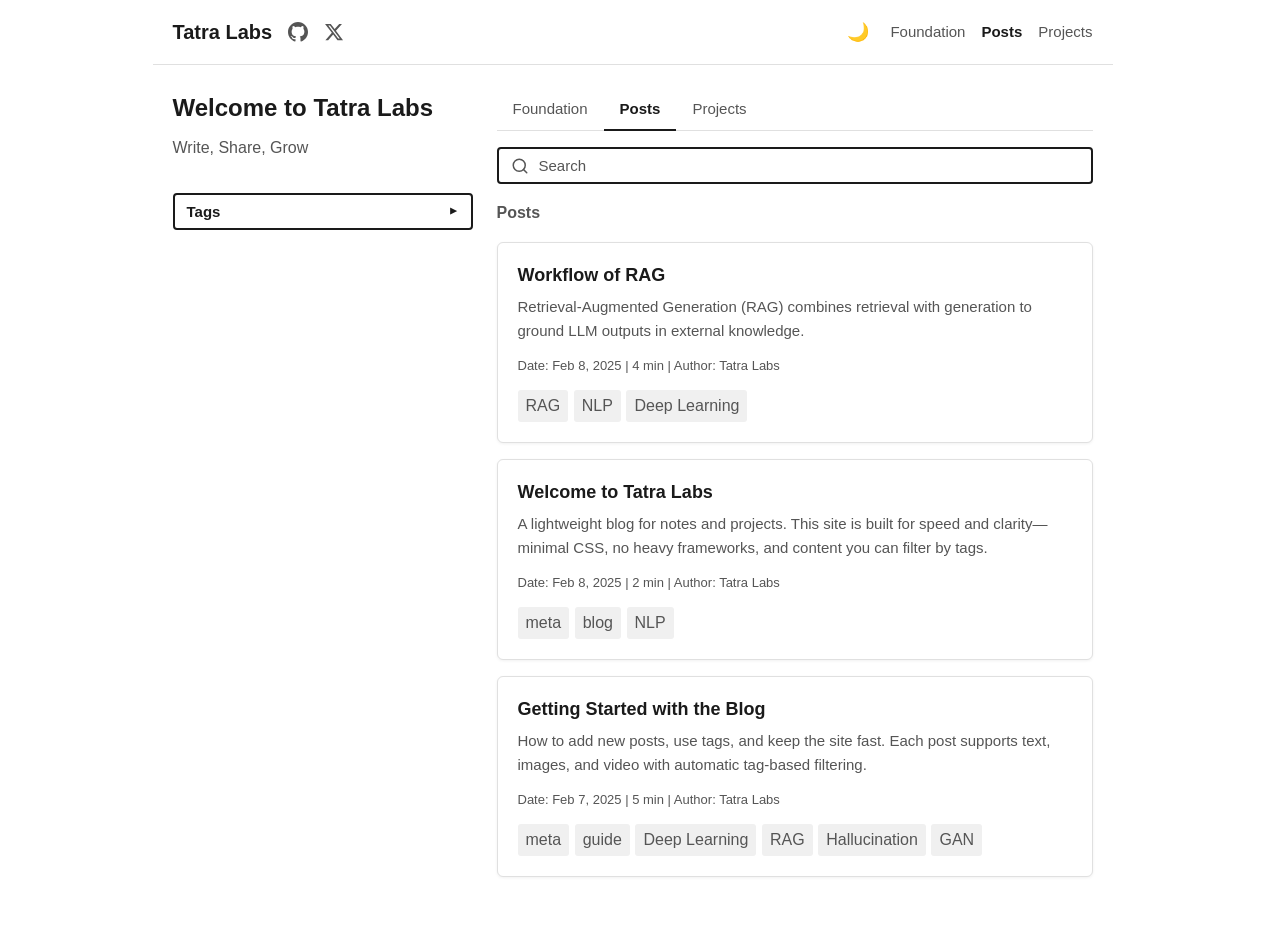
==== index.html @ 31166017 "feat (foundation section): enhance foundation details and dynamic rendering for books and papers" ====
<!DOCTYPE html>
<html lang="en">

<head>
  <meta charset="utf-8">
  <meta name="viewport" content="width=device-width, initial-scale=1">
  <title>Tatra Labs – Blog & Projects</title>
  <meta name="description" content="Lightweight blog and projects. Filter by tags, fast and responsive.">
  <link rel="stylesheet" href="/css/style.css">
  <script>
    (function () { var t = localStorage.getItem('theme'); var d = window.matchMedia('(prefers-color-scheme:dark)').matches; if (t === 'light' || t === 'dark') document.documentElement.setAttribute('data-theme', t); else document.documentElement.setAttribute('data-theme', d ? 'dark' : 'light'); })();
  </script>
</head>

<body>
  <header class="site-header">
    <div class="header-brand">
      <h1 class="site-title"><a href="/">Tatra Labs</a></h1>
      <div class="header-links">
        <a href="https://github.com/tatra-labs" target="_blank" rel="noopener noreferrer" aria-label="GitHub"
          class="header-icon">
          <svg width="20" height="20" viewBox="0 0 24 24" fill="currentColor" aria-hidden="true">
            <path
              d="M12 0c-6.626 0-12 5.373-12 12 0 5.302 3.438 9.8 8.207 11.387.599.111.793-.261.793-.577v-2.234c-3.338.726-4.033-1.416-4.033-1.416-.546-1.387-1.333-1.756-1.333-1.756-1.089-.745.083-.729.083-.729 1.205.084 1.839 1.237 1.839 1.237 1.07 1.834 2.807 1.304 3.492.997.107-.775.418-1.305.762-1.604-2.665-.305-5.467-1.334-5.467-5.931 0-1.311.469-2.381 1.236-3.221-.124-.303-.535-1.524.117-3.176 0 0 1.008-.322 3.301 1.23.957-.266 1.983-.399 3.003-.404 1.02.005 2.047.138 3.006.404 2.291-1.552 3.297-1.23 3.297-1.23.653 1.653.242 2.874.118 3.176.77.84 1.235 1.911 1.235 3.221 0 4.609-2.807 5.624-5.479 5.921.43.372.823 1.102.823 2.222v3.293c0 .319.192.694.801.576 4.765-1.589 8.199-6.086 8.199-11.386 0-6.627-5.373-12-12-12z" />
          </svg>
        </a>
        <a href="https://x.com/tatralabs" target="_blank" rel="noopener noreferrer" aria-label="X (Twitter)"
          class="header-icon">
          <svg width="20" height="20" viewBox="0 0 24 24" fill="currentColor" aria-hidden="true">
            <path
              d="M18.244 2.25h3.308l-7.227 8.26 8.502 11.24H16.17l-5.214-6.817L4.99 21.75H1.68l7.73-8.835L1.254 2.25H8.08l4.713 6.231zm-1.161 17.52h1.833L7.084 4.126H5.117z" />
          </svg>
        </a>
      </div>
    </div>
    <nav>
      <button type="button" class="theme-toggle" id="theme-toggle" aria-label="Toggle light/dark theme"
        title="Toggle theme">
        <span class="theme-icon theme-icon-moon" aria-hidden="true">🌙</span>
        <span class="theme-icon theme-icon-sun" aria-hidden="true">☀️</span>
      </button>
      <ul class="nav">
        <li><a href="/?tab=foundation" data-tab="foundation">Foundation</a></li>
        <li><a href="/" class="active" data-tab="posts">Posts</a></li>
        <li><a href="/?tab=projects" data-tab="projects">Projects</a></li>
      </ul>
    </nav>
  </header>

  <main class="main">
    <div class="content-grid">
      <aside class="left-sidebar" aria-label="Sidebar">
        <section class="welcome" aria-label="Introduction">
          <h1>Welcome to Tatra Labs</h1>
          <p>Write, Share, Grow</p>
        </section>

        <div class="foundation-sidebar-details hidden" id="foundation-sidebar-details" aria-label="Selected book or paper">
          <div class="foundation-details">
            <div class="foundation-details-top">
              <div>
                <h3 class="foundation-details-title" id="foundation-details-title">Select an item</h3>
                <p class="foundation-details-meta" id="foundation-details-meta"></p>
              </div>
              <a id="foundation-details-open" class="foundation-details-open hidden" href="#" aria-label="Open selected content">Open</a>
            </div>
            <div class="foundation-details-summary-wrap">
              <p class="foundation-details-summary" id="foundation-details-summary"></p>
            </div>
          </div>
        </div>

        <div class="tag-filter-box collapsed">
          <button type="button" class="tag-filter-header" id="tag-filter-toggle" aria-expanded="false"
            aria-controls="tag-filter-list">
            <span>Tags</span>
            <span class="tag-filter-chevron" aria-hidden="true">▼</span>
          </button>
          <div class="tag-filter-list" id="tag-filter-list" role="group" aria-label="Filter by tag">
            <!-- Filled by JS -->
          </div>
        </div>
      </aside>

      <div class="main-content">
        <div class="tabs" role="tablist">
          <a href="#" role="tab" aria-selected="false" data-tab="foundation">Foundation</a>
          <a href="#" role="tab" aria-selected="true" data-tab="posts" class="active">Posts</a>
          <a href="#" role="tab" aria-selected="false" data-tab="projects">Projects</a>
        </div>

        <div class="filter-bar filter-bar-top" aria-label="Search">
          <div class="search-wrap">
            <label for="search-input" class="visually-hidden">Search</label>
            <input type="search" id="search-input" placeholder="Search" aria-label="Search posts and projects"
              autocomplete="off">
          </div>
        </div>

        <section class="list-section" id="posts-section">
          <h2>Posts</h2>
          <div class="card-list" id="posts-list"></div>
          <p id="posts-empty" class="hidden">No posts match the current filter.</p>
        </section>

        <section class="list-section hidden" id="projects-section">
          <h2>Projects</h2>
          <div class="card-list" id="projects-list"></div>
          <p id="projects-empty" class="hidden">No projects match the current filter.</p>
        </section>

        <section class="list-section hidden" id="foundation-section">
          <h2>Foundation</h2>
          <div class="foundation-layout" aria-label="Foundation catalog">
            <div class="foundation-categories" id="foundation-categories" aria-label="Books and Papers">
              <section class="foundation-category" aria-label="Books">
                <h3>Books</h3>
                <div class="foundation-icon-grid" id="foundation-books-list"></div>
              </section>
              <section class="foundation-category" aria-label="Papers">
                <h3>Papers</h3>
                <div class="foundation-icon-grid" id="foundation-papers-list"></div>
              </section>
            </div>
          </div>
        </section>
      </div>
    </div>
  </main>

  <script src="/js/main.js"></script>
  <script src="/js/theme.js"></script>
</body>

</html>
---- css/style.css ----
/* Tatra Labs – minimal, fast, responsive */
:root {
  --bg: #fff;
  --text: #1a1a1a;
  --text-muted: #555;
  --border: #e0e0e0;
  --card-bg: #fff;
  --card-shadow: 0 1px 3px rgba(0, 0, 0, .06);
  --tag-bg: #f0f0f0;
  --tag-active: #1a1a1a;
  --link: #2563eb;
  --link-hover: #1d4ed8;
  --max-width: 960px;
  --gap: 1.25rem;
  --font-sans: -apple-system, BlinkMacSystemFont, "Segoe UI", Roboto, "Helvetica Neue", Arial, sans-serif;
}

@media (prefers-color-scheme: dark) {
  :root:not([data-theme]) {
    --bg: #111;
    --text: #e5e5e5;
    --text-muted: #999;
    --border: #333;
    --card-bg: #1a1a1a;
    --card-shadow: 0 1px 3px rgba(0, 0, 0, .2);
    --tag-bg: #333;
    --tag-active: #e5e5e5;
    --link: #60a5fa;
    --link-hover: #93c5fd;
  }

  :root:not([data-theme]) .search-wrap input {
    background-image: url("data:image/svg+xml,%3Csvg xmlns='http://www.w3.org/2000/svg' width='18' height='18' viewBox='0 0 24 24' fill='none' stroke='%23999' stroke-width='2' stroke-linecap='round' stroke-linejoin='round'%3E%3Ccircle cx='11' cy='11' r='8'/%3E%3Cpath d='m21 21-4.35-4.35'/%3E%3C/svg%3E");
  }
}

[data-theme="dark"] {
  --bg: #111;
  --text: #e5e5e5;
  --text-muted: #999;
  --border: #333;
  --card-bg: #1a1a1a;
  --card-shadow: 0 1px 3px rgba(0, 0, 0, .2);
  --tag-bg: #333;
  --tag-active: #e5e5e5;
  --link: #60a5fa;
  --link-hover: #93c5fd;
}

[data-theme="dark"] .search-wrap input {
  background-image: url("data:image/svg+xml,%3Csvg xmlns='http://www.w3.org/2000/svg' width='18' height='18' viewBox='0 0 24 24' fill='none' stroke='%23999' stroke-width='2' stroke-linecap='round' stroke-linejoin='round'%3E%3Ccircle cx='11' cy='11' r='8'/%3E%3Cpath d='m21 21-4.35-4.35'/%3E%3C/svg%3E");
}

[data-theme="light"] {
  --bg: #fff;
  --text: #1a1a1a;
  --text-muted: #555;
  --border: #e0e0e0;
  --card-bg: #fff;
  --card-shadow: 0 1px 3px rgba(0, 0, 0, .06);
  --tag-bg: #f0f0f0;
  --tag-active: #1a1a1a;
  --link: #2563eb;
  --link-hover: #1d4ed8;
}

*,
*::before,
*::after {
  box-sizing: border-box;
}

html {
  font-size: 100%;
  -webkit-text-size-adjust: 100%;
  scrollbar-gutter: stable;
}

body {
  margin: 0;
  font-family: var(--font-sans);
  font-size: 1rem;
  line-height: 1.6;
  color: var(--text);
  background: var(--bg);
  min-height: 100vh;
}

a {
  color: var(--link);
  text-decoration: none;
}

a:hover {
  color: var(--link-hover);
  text-decoration: underline;
}

/* Layout */
.site-header {
  display: flex;
  flex-wrap: wrap;
  align-items: center;
  justify-content: space-between;
  gap: var(--gap);
  padding: 1rem 1.25rem;
  max-width: var(--max-width);
  margin: 0 auto;
  border-bottom: 1px solid var(--border);
}

.header-brand {
  display: flex;
  align-items: center;
  gap: 0.75rem;
}

.site-title {
  font-weight: 700;
  font-size: 1.25rem;
  margin: 0;
}

.site-title a {
  color: var(--text);
  text-decoration: none;
}

.site-title a:hover {
  text-decoration: underline;
  color: var(--link);
}

.header-links {
  display: flex;
  align-items: center;
  gap: 0.5rem;
}

.header-icon {
  display: flex;
  align-items: center;
  justify-content: center;
  color: var(--text-muted);
  padding: 0.25rem;
  border-radius: 4px;
}

.header-icon:hover {
  color: var(--text);
}

.header-icon svg {
  display: block;
}

.site-header nav {
  display: flex;
  align-items: center;
  gap: 1rem;
  flex-wrap: wrap;
  margin-left: auto;
}

.nav {
  display: flex;
  flex-wrap: wrap;
  gap: 1rem;
  align-items: center;
  margin: 0;
  padding: 0;
  list-style: none;
}

.theme-toggle {
  display: flex;
  align-items: center;
  justify-content: center;
  width: 2rem;
  height: 2rem;
  padding: 0;
  border: none;
  background: transparent;
  cursor: pointer;
  font-size: 1.125rem;
  color: var(--text);
  border-radius: 4px;
}

.theme-toggle:hover {
  opacity: .85;
}

.theme-icon {
  line-height: 1;
}

[data-theme="light"] .theme-icon-sun {
  display: none;
}

[data-theme="light"] .theme-icon-moon {
  display: inline;
}

[data-theme="dark"] .theme-icon-moon {
  display: none;
}

[data-theme="dark"] .theme-icon-sun {
  display: inline;
}

.nav a {
  color: var(--text-muted);
  font-size: 0.9375rem;
}

.nav a:hover,
.nav a.active {
  color: var(--text);
}

.nav a.active {
  font-weight: 600;
}

.main {
  max-width: var(--max-width);
  margin: 0 auto;
  padding: 1.5rem 1.25rem 3rem;
}

/* Welcome */
.welcome {
  margin-bottom: 2rem;
}

.welcome h1 {
  font-size: 1.5rem;
  margin: 0 0 0.5rem;
  font-weight: 700;
}

.welcome p {
  margin: 0 0 0.5rem;
  color: var(--text-muted);
  max-width: 60ch;
}

/* Filter: search + tags */
.filter-bar {
  display: flex;
  flex-wrap: wrap;
  align-items: stretch;
  gap: 1rem;
  margin-bottom: 1.5rem;
}

.content-grid {
  display: grid;
  grid-template-columns: 300px 1fr;
  gap: 1.5rem;
  align-items: start;
}

.left-sidebar {
  position: sticky;
  top: 1rem;
  align-self: start;
}

.left-sidebar .tag-filter-box {
  width: 100%;
  max-width: 300px;
}

.main-content {
  min-width: 0;
}

.filter-bar-top {
  margin-bottom: 1rem;
}

.filter-bar-top .search-wrap {
  min-width: 0;
}

.search-wrap {
  flex: 1;
  min-width: 180px;
}

.search-wrap input {
  width: 100%;
  padding: 0.5rem 0.75rem 0.5rem 2.5rem;
  font-size: 0.9375rem;
  font-family: inherit;
  border: 2px solid var(--text);
  border-radius: 4px;
  background-color: var(--card-bg);
  background-image: url("data:image/svg+xml,%3Csvg xmlns='http://www.w3.org/2000/svg' width='18' height='18' viewBox='0 0 24 24' fill='none' stroke='%23555' stroke-width='2' stroke-linecap='round' stroke-linejoin='round'%3E%3Ccircle cx='11' cy='11' r='8'/%3E%3Cpath d='m21 21-4.35-4.35'/%3E%3C/svg%3E");
  background-repeat: no-repeat;
  background-position: 0.75rem center;
  background-size: 18px 18px;
  color: var(--text);
}

.search-wrap input::placeholder {
  color: var(--text-muted);
}

.search-wrap input:focus {
  outline: none;
  border-color: var(--link);
}

.tag-filter-box {
  border: 2px solid var(--text);
  border-radius: 4px;
  width: 220px;
  flex-shrink: 0;
}

.tag-filter-header {
  display: flex;
  align-items: center;
  justify-content: space-between;
  width: 100%;
  padding: 0.5rem 0.75rem;
  font-size: 0.9375rem;
  font-family: inherit;
  font-weight: 600;
  color: var(--text);
  background: transparent;
  border: none;
  cursor: pointer;
  text-align: left;
}

.tag-filter-header:hover {
  opacity: .85;
}

.tag-filter-chevron {
  font-size: 0.75rem;
  transition: transform .2s;
}

.tag-filter-box.collapsed .tag-filter-chevron {
  transform: rotate(-90deg);
}

.tag-filter-list {
  border-top: 2px solid var(--text);
  padding: 0.5rem 0.75rem;
  max-height: 200px;
  overflow-y: scroll;
}

.tag-filter-box.collapsed .tag-filter-list {
  display: none;
}

.tag-filter-item {
  display: flex;
  align-items: center;
  gap: 0.5rem;
  padding: 0.35rem 0;
  font-size: 0.875rem;
}

.tag-filter-item input {
  width: 1em;
  height: 1em;
  accent-color: var(--text);
  cursor: pointer;
}

.tag-filter-item label {
  cursor: pointer;
  flex: 1;
}

/* List: Posts / Projects */
.list-section h2 {
  font-size: 1rem;
  margin: 0 0 1rem;
  color: var(--text-muted);
  font-weight: 600;
}

.card-list {
  display: flex;
  flex-direction: column;
  gap: 1rem;
}

.card {
  padding: 1.25rem;
  background: var(--card-bg);
  border: 1px solid var(--border);
  border-radius: 6px;
  box-shadow: var(--card-shadow);
  transition: box-shadow .15s;
}

.card:hover {
  box-shadow: 0 2px 8px rgba(0, 0, 0, .08);
}

@media (prefers-color-scheme: dark) {
  :root:not([data-theme]) .card:hover {
    box-shadow: 0 2px 12px rgba(0, 0, 0, .25);
  }
}

[data-theme="dark"] .card:hover {
  box-shadow: 0 2px 12px rgba(0, 0, 0, .25);
}

.card-title {
  font-size: 1.125rem;
  font-weight: 700;
  margin: 0 0 0.5rem;
  line-height: 1.35;
}

.card-title a {
  color: var(--text);
}

.card-title a:hover {
  color: var(--link);
}

.card-excerpt {
  margin: 0 0 0.75rem;
  color: var(--text-muted);
  font-size: 0.9375rem;
}

.card-meta {
  font-size: 0.8125rem;
  color: var(--text-muted);
}

.card-tags {
  margin-top: 0.5rem;
  display: flex;
  flex-wrap: wrap;
  gap: 0.35rem;
}

.card-tags .tag {
  font-size: 0.75rem;
  padding: 0.2rem 0.5rem;
  border-radius: 3px;
  background: var(--tag-bg);
  color: var(--text-muted);
}

.card-tags .tag-btn {
  border: none;
  font: inherit;
  cursor: pointer;
  border-radius: 3px;
  background: var(--tag-bg);
  color: var(--text-muted);
}

.card-tags .tag-btn:hover {
  background: var(--border);
  color: var(--text);
}

.card-tags .tag-btn:focus {
  outline: 2px solid var(--link);
  outline-offset: 2px;
}

.card-tags .tag-btn:focus:not(:focus-visible) {
  outline: none;
}

.foundation-image {
  width: 100%;
  height: auto;
  max-height: 180px;
  object-fit: contain;
  display: block;
  border-radius: 4px;
  margin: 0 0 0.75rem;
}

.foundation-content p {
  margin: 0 0 1rem;
}

.foundation-content p:last-child {
  margin-bottom: 0;
}

.foundation-categories {
  display: flex;
  flex-direction: column;
  gap: 1.25rem;
}

.foundation-category h3 {
  font-size: 1rem;
  margin: 0 0 0.75rem;
  color: var(--text-muted);
  font-weight: 600;
}

.foundation-layout {
  display: block;
  width: 100%;
  gap: 1.25rem;
  align-items: start;
}

.foundation-details {
  border: 1px solid var(--border);
  background: var(--card-bg);
  border-radius: 6px;
  box-shadow: var(--card-shadow);
  padding: 1rem;
  min-width: 0;
}

.foundation-details-top {
  display: flex;
  align-items: flex-start;
  justify-content: space-between;
  gap: 1rem;
  margin-bottom: 0.75rem;
}

.foundation-details-title {
  margin: 0;
  font-size: 1.05rem;
  font-weight: 700;
  line-height: 1.3;
}

.foundation-details-meta {
  margin: 0.35rem 0 0;
  font-size: 0.82rem;
  color: var(--text-muted);
}

.foundation-details-open {
  flex-shrink: 0;
  display: inline-flex;
  align-items: center;
  justify-content: center;
  padding: 0.45rem 0.75rem;
  border-radius: 4px;
  border: 1px solid var(--border);
  color: var(--text);
  background: transparent;
  text-decoration: none;
  font-size: 0.875rem;
  font-weight: 600;
}

.foundation-sidebar-details {
  width: 100%;
}

.foundation-details-open:hover {
  border-color: var(--link);
  color: var(--link);
}

.foundation-details-summary-wrap {
  margin-top: 0.5rem;
}

.foundation-details-summary {
  margin: 0;
  font-size: 0.95rem;
  color: var(--text);
  line-height: 1.45;
  display: -webkit-box;
  -webkit-line-clamp: 7;
  -webkit-box-orient: vertical;
  overflow: hidden;
  line-clamp: 7;
}

.foundation-icon-grid {
  display: grid;
  grid-template-columns: repeat(auto-fill, minmax(160px, 1fr));
  gap: 1rem;
}

.foundation-icon {
  display: flex;
  flex-direction: column;
  gap: 0.6rem;
  text-decoration: none;
  padding: 1rem;
  background: var(--card-bg);
  border: 1px solid var(--border);
  border-radius: 6px;
  box-shadow: var(--card-shadow);
  transition: box-shadow .15s, transform .15s;
  position: relative;
  overflow: visible;
  cursor: pointer;
  font: inherit;
  text-align: left;
}

.foundation-icon:hover {
  box-shadow: 0 2px 8px rgba(0, 0, 0, .08);
  transform: translateY(-1px);
}

.foundation-icon.active {
  box-shadow: 0 4px 14px rgba(0, 0, 0, .12);
  border-color: var(--link);
  transform: scale(1.04);
}

@media (prefers-color-scheme: dark) {
  :root:not([data-theme]) .foundation-icon:hover {
    box-shadow: 0 2px 12px rgba(0, 0, 0, .25);
  }
}

[data-theme="dark"] .foundation-icon:hover {
  box-shadow: 0 2px 12px rgba(0, 0, 0, .25);
}

.foundation-icon:focus {
  outline: none;
}

.foundation-icon:focus-visible {
  outline: 2px solid var(--link);
  outline-offset: 2px;
}

.foundation-icon-img {
  width: 100%;
  height: auto;
  max-height: 110px;
  object-fit: contain;
  display: block;
  border-radius: 4px;
}

.foundation-icon-title {
  font-size: 0.95rem;
  font-weight: 700;
  color: var(--text);
  line-height: 1.25;
}

.foundation-tooltip {
  display: none;
  position: absolute;
  left: 50%;
  bottom: calc(100% + 10px);
  transform: translateX(-50%);
  width: 280px;
  max-width: 75vw;
  background: var(--card-bg);
  border: 1px solid var(--border);
  border-radius: 6px;
  box-shadow: var(--card-shadow);
  padding: 0.75rem;
  z-index: 50;
}

.foundation-tooltip-meta {
  font-size: 0.82rem;
  color: var(--text-muted);
  margin-bottom: 0.5rem;
  line-height: 1.3;
}

.foundation-tooltip-summary {
  font-size: 0.9rem;
  color: var(--text);
  line-height: 1.35;
  display: -webkit-box;
  line-clamp: 5;
  -webkit-line-clamp: 5;
  -webkit-box-orient: vertical;
  overflow: hidden;
}

.foundation-icon:hover .foundation-tooltip,
.foundation-icon:focus-visible .foundation-tooltip {
  display: block;
}

@media (max-width: 640px) {
  .foundation-layout {
    grid-template-columns: 1fr;
  }

  .foundation-tooltip {
    display: none;
  }
}

/* Tabs: Posts | Projects */
.tabs {
  display: flex;
  gap: 0;
  margin-bottom: 1rem;
  border-bottom: 1px solid var(--border);
}

.tabs a {
  padding: 0.5rem 1rem;
  font-size: 0.9375rem;
  color: var(--text-muted);
  border-bottom: 2px solid transparent;
  margin-bottom: -1px;
}

.tabs a:hover {
  color: var(--text);
}

.tabs a.active {
  color: var(--text);
  font-weight: 600;
  border-bottom-color: var(--text);
}

/* Article (single post/project) */
.article-header {
  margin-bottom: 1.5rem;
}

.article-title {
  font-size: 1.5rem;
  font-weight: 700;
  margin: 0 0 0.5rem;
  line-height: 1.3;
}

.article-meta {
  font-size: 0.875rem;
  color: var(--text-muted);
}

.article-content {
  margin-top: 1.5rem;
}

.article-content p {
  margin: 0 0 1rem;
}

.article-content p:last-child {
  margin-bottom: 0;
}

.article-content img {
  max-width: 100%;
  height: auto;
  display: block;
  border-radius: 4px;
}

.article-content video {
  max-width: 100%;
  height: auto;
  display: block;
  border-radius: 4px;
}

.article-content iframe {
  max-width: 100%;
  width: 100%;
  aspect-ratio: 16/9;
  height: auto;
  border: none;
  border-radius: 4px;
}

.article-content .media-wrap {
  margin: 1rem 0;
}

.article-tags {
  margin-top: 1.5rem;
  display: flex;
  flex-wrap: wrap;
  gap: 0.5rem;
}

.article-tags .tag {
  font-size: 0.8125rem;
  padding: 0.35rem 0.65rem;
  border-radius: 4px;
  background: var(--tag-bg);
  color: var(--text-muted);
}

.back-link {
  display: inline-block;
  margin-bottom: 1rem;
  font-size: 0.875rem;
}

/* Utility */
.hidden {
  display: none !important;
}

.visually-hidden {
  position: absolute;
  width: 1px;
  height: 1px;
  padding: 0;
  margin: -1px;
  overflow: hidden;
  clip: rect(0, 0, 0, 0);
  border: 0;
}

/* Responsive */
@media (max-width: 640px) {
  .site-header {
    flex-direction: column;
    align-items: flex-start;
  }

  .site-header nav {
    margin-left: 0;
  }

  .content-grid {
    grid-template-columns: 1fr;
  }

  .left-sidebar {
    position: static;
  }

  .filter-bar {
    flex-direction: column;
  }

  .search-wrap {
    min-width: 0;
  }

  .tag-filter-box {
    max-width: none;
  }

  .foundation-image {
    max-height: 220px;
  }
}
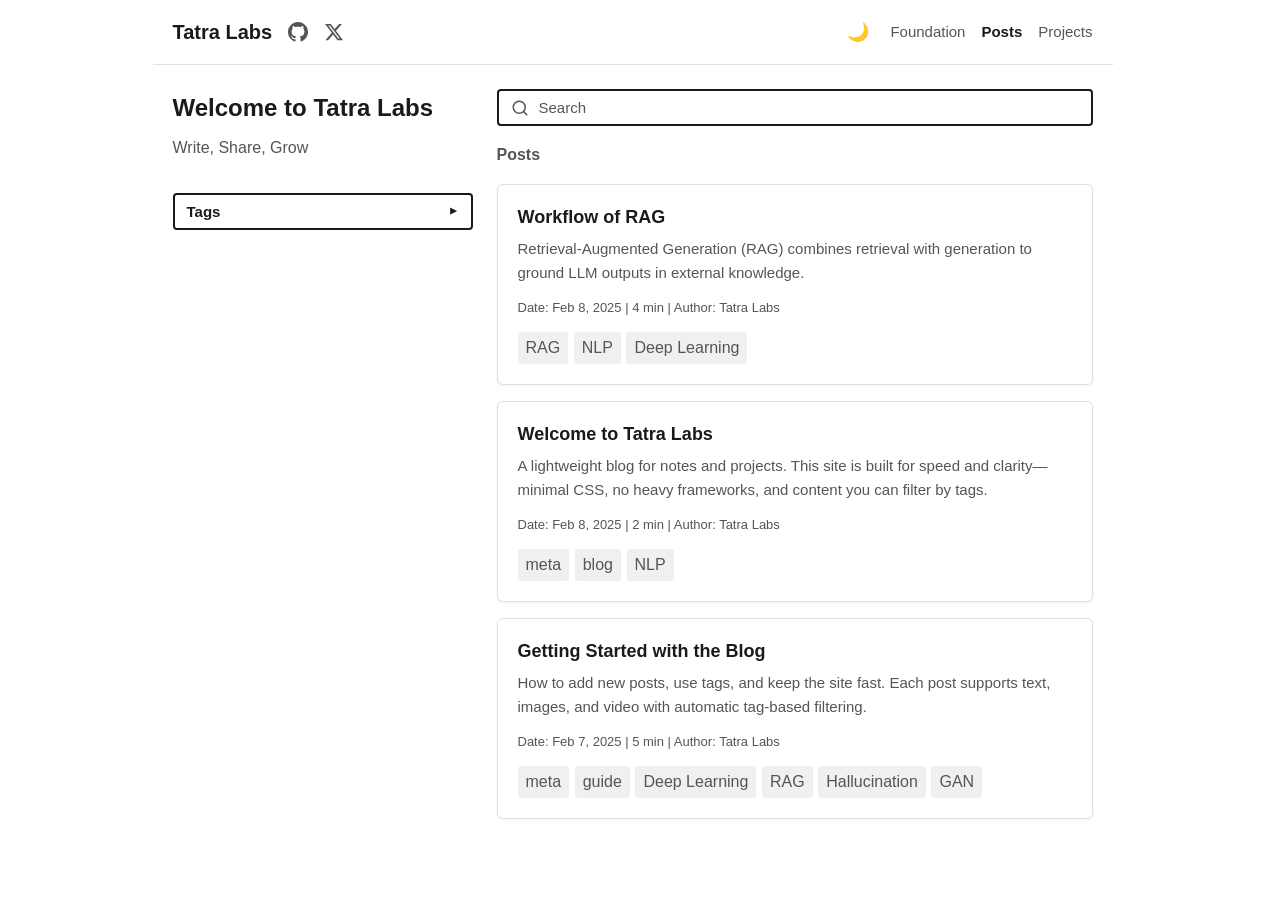
==== commit 76f368c7: "refactor (index.html): remove tab navigation for a cleaner layout" ====
--- a/index.html
+++ b/index.html
@@ -83,12 +83,6 @@
       </aside>
 
       <div class="main-content">
-        <div class="tabs" role="tablist">
-          <a href="#" role="tab" aria-selected="false" data-tab="foundation">Foundation</a>
-          <a href="#" role="tab" aria-selected="true" data-tab="posts" class="active">Posts</a>
-          <a href="#" role="tab" aria-selected="false" data-tab="projects">Projects</a>
-        </div>
-
         <div class="filter-bar filter-bar-top" aria-label="Search">
           <div class="search-wrap">
             <label for="search-input" class="visually-hidden">Search</label>
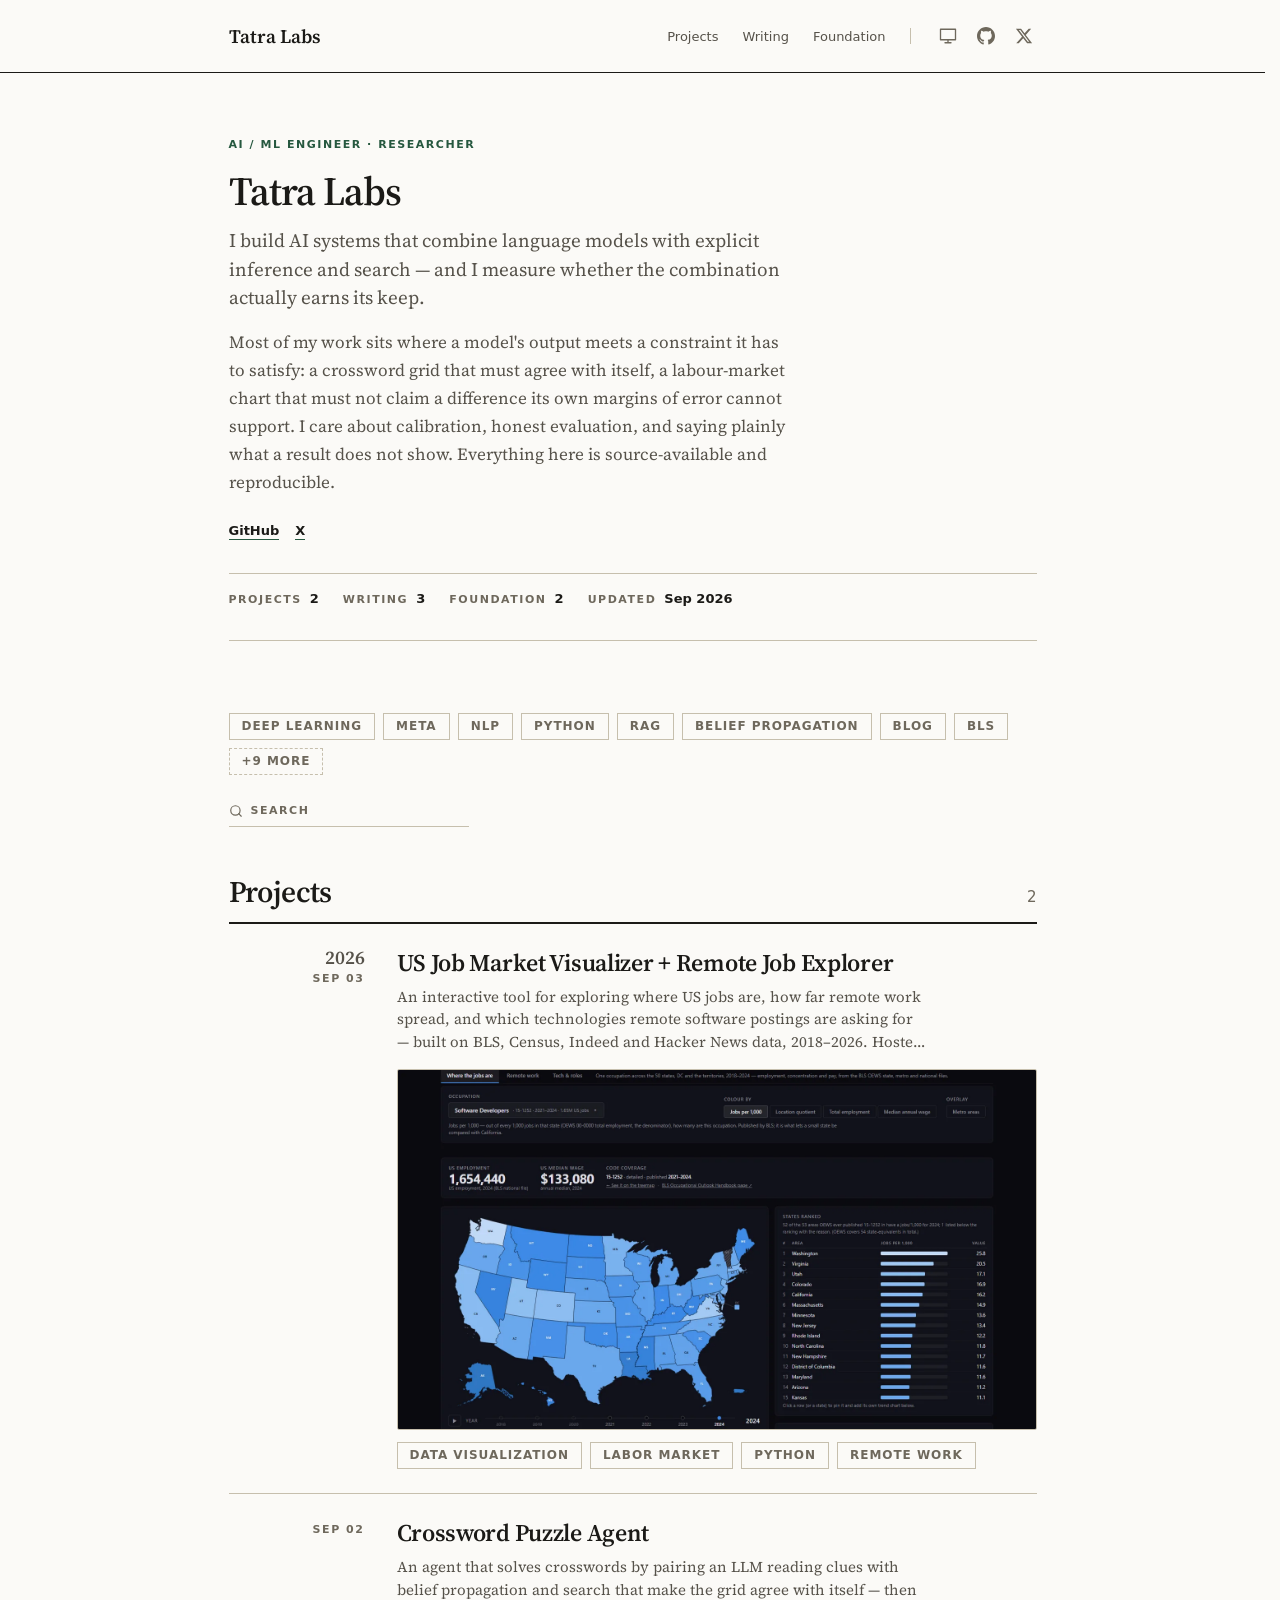
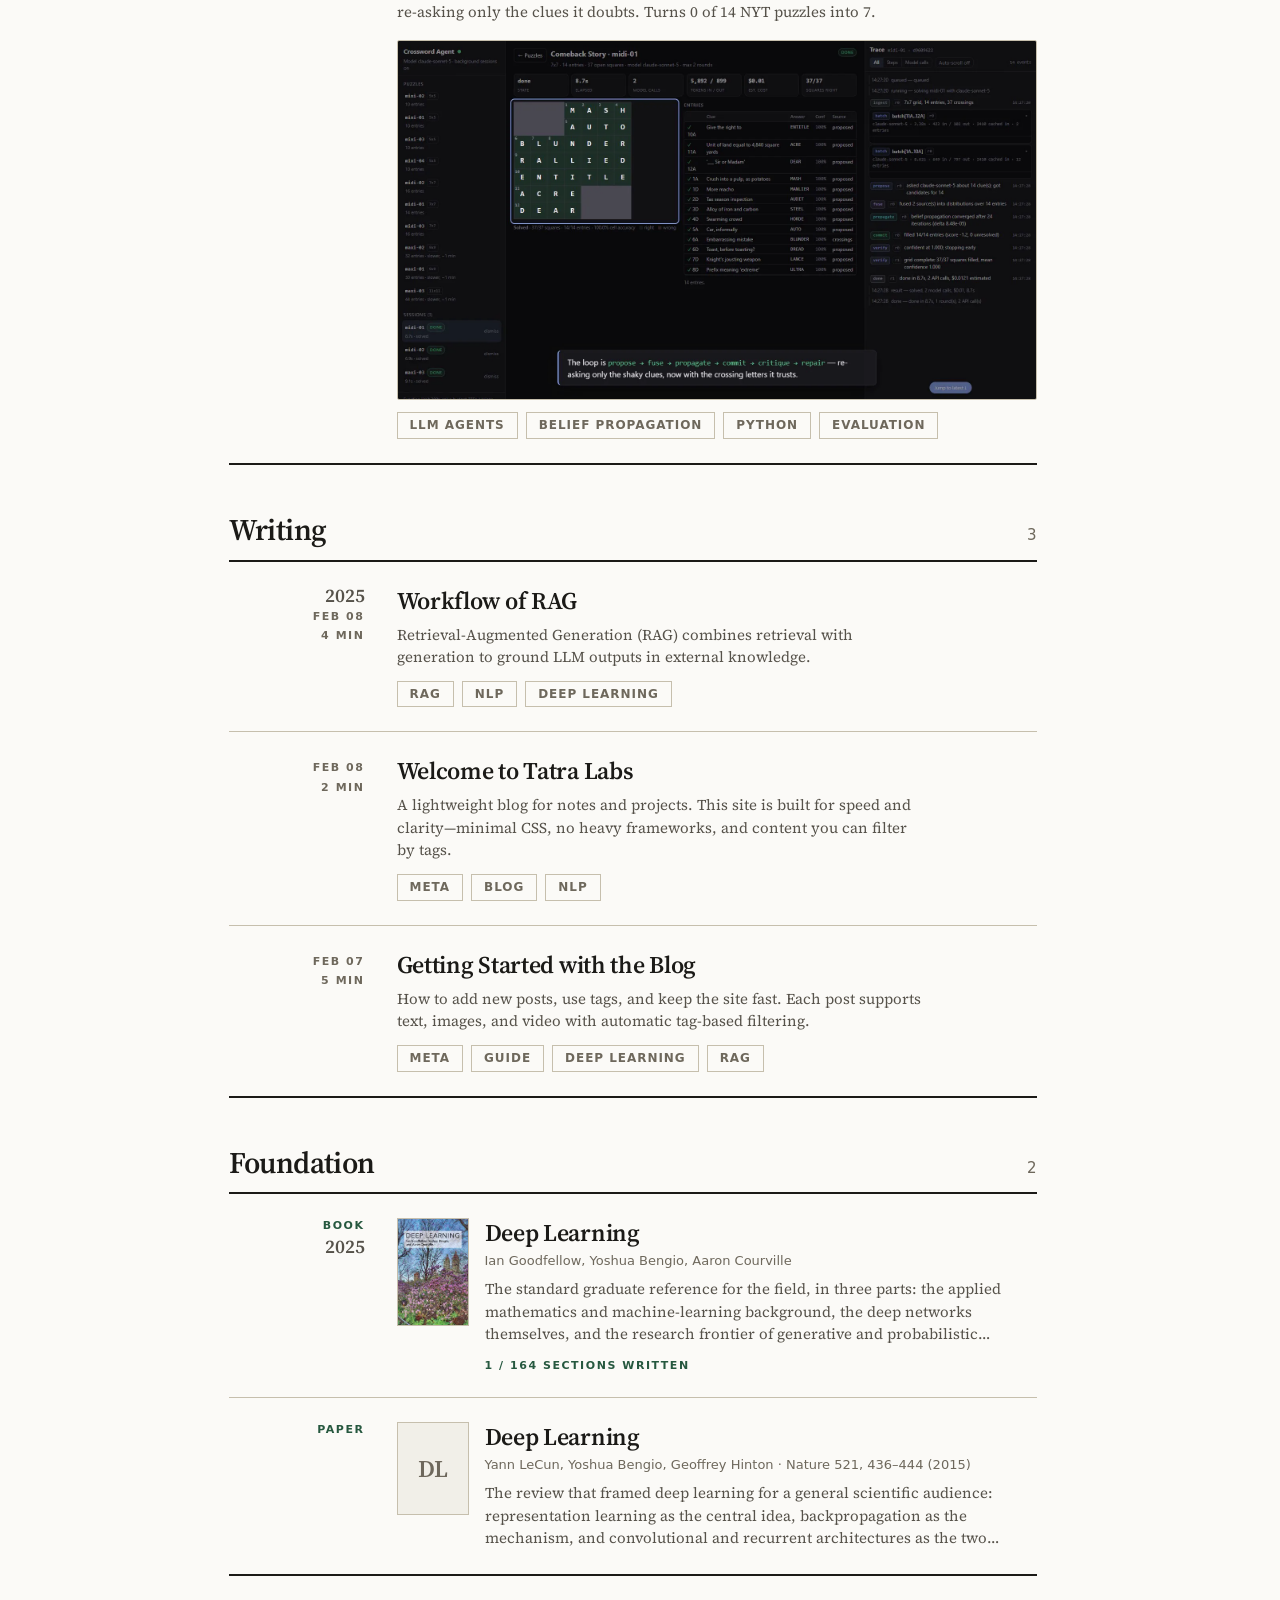
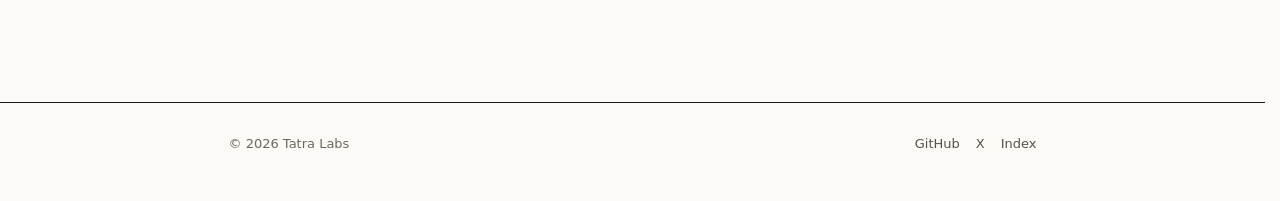
==== commit 7a46cff0: "Redesign: the site as a small research journal Direction chosen by a judged panel of four (editorial" ====
--- a/index.html
+++ b/index.html
@@ -4,126 +4,170 @@
 <head>
   <meta charset="utf-8">
   <meta name="viewport" content="width=device-width, initial-scale=1">
-  <title>Tatra Labs – Blog & Projects</title>
-  <meta name="description" content="Lightweight blog and projects. Filter by tags, fast and responsive.">
+  <title>Tatra Labs — AI/ML engineering & research</title>
+  <meta name="description"
+    content="Projects, writing and reading notes from Tatra Labs — LLM agents, retrieval, and the evaluation methods that tell you whether any of it works.">
+  <link rel="preconnect" href="https://fonts.googleapis.com">
+  <link rel="preconnect" href="https://fonts.gstatic.com" crossorigin>
+  <link rel="stylesheet"
+    href="https://fonts.googleapis.com/css2?family=Source+Serif+4:ital,opsz,wght@0,8..60,400..600;1,8..60,400&display=swap">
   <link rel="stylesheet" href="/css/style.css">
   <script>
-    (function () { var t = localStorage.getItem('theme'); var d = window.matchMedia('(prefers-color-scheme:dark)').matches; if (t === 'light' || t === 'dark') document.documentElement.setAttribute('data-theme', t); else document.documentElement.setAttribute('data-theme', d ? 'dark' : 'light'); })();
+    (function () {
+      var t; try { t = localStorage.getItem('theme'); } catch (e) { }
+      var r = document.documentElement;
+      if (t === 'light' || t === 'dark') { r.setAttribute('data-theme', t); r.setAttribute('data-theme-pref', t); }
+      else { r.setAttribute('data-theme-pref', 'system'); }
+    })();
   </script>
 </head>
 
 <body>
-  <header class="site-header">
-    <div class="header-brand">
-      <h1 class="site-title"><a href="/">Tatra Labs</a></h1>
-      <div class="header-links">
-        <a href="https://github.com/tatra-labs" target="_blank" rel="noopener noreferrer" aria-label="GitHub"
-          class="header-icon">
-          <svg width="20" height="20" viewBox="0 0 24 24" fill="currentColor" aria-hidden="true">
-            <path
-              d="M12 0c-6.626 0-12 5.373-12 12 0 5.302 3.438 9.8 8.207 11.387.599.111.793-.261.793-.577v-2.234c-3.338.726-4.033-1.416-4.033-1.416-.546-1.387-1.333-1.756-1.333-1.756-1.089-.745.083-.729.083-.729 1.205.084 1.839 1.237 1.839 1.237 1.07 1.834 2.807 1.304 3.492.997.107-.775.418-1.305.762-1.604-2.665-.305-5.467-1.334-5.467-5.931 0-1.311.469-2.381 1.236-3.221-.124-.303-.535-1.524.117-3.176 0 0 1.008-.322 3.301 1.23.957-.266 1.983-.399 3.003-.404 1.02.005 2.047.138 3.006.404 2.291-1.552 3.297-1.23 3.297-1.23.653 1.653.242 2.874.118 3.176.77.84 1.235 1.911 1.235 3.221 0 4.609-2.807 5.624-5.479 5.921.43.372.823 1.102.823 2.222v3.293c0 .319.192.694.801.576 4.765-1.589 8.199-6.086 8.199-11.386 0-6.627-5.373-12-12-12z" />
-          </svg>
-        </a>
-        <a href="https://x.com/tatralabs" target="_blank" rel="noopener noreferrer" aria-label="X (Twitter)"
-          class="header-icon">
-          <svg width="20" height="20" viewBox="0 0 24 24" fill="currentColor" aria-hidden="true">
-            <path
-              d="M18.244 2.25h3.308l-7.227 8.26 8.502 11.24H16.17l-5.214-6.817L4.99 21.75H1.68l7.73-8.835L1.254 2.25H8.08l4.713 6.231zm-1.161 17.52h1.833L7.084 4.126H5.117z" />
-          </svg>
-        </a>
+  <a class="skip-link" href="#main">Skip to content</a>
+
+  <header class="masthead">
+    <div class="spread">
+      <div class="u-wide masthead-row">
+        <p class="site-title"><a href="/">Tatra Labs</a></p>
+        <div class="masthead-nav">
+          <ul class="nav">
+            <li><a href="/?tab=projects" data-tab="projects">Projects</a></li>
+            <li><a href="/?tab=posts" data-tab="posts">Writing</a></li>
+            <li><a href="/?tab=foundation" data-tab="foundation">Foundation</a></li>
+          </ul>
+          <span class="masthead-div" aria-hidden="true"></span>
+          <div class="header-links">
+            <button type="button" class="theme-toggle" id="theme-toggle" aria-label="Theme: system">
+              <svg class="theme-icon theme-icon-system" viewBox="0 0 24 24" fill="none" stroke="currentColor"
+                stroke-width="1.75" stroke-linecap="round" stroke-linejoin="round" aria-hidden="true">
+                <rect x="2" y="3" width="20" height="14" rx="0" />
+                <path d="M8 21h8M12 17v4" />
+              </svg>
+              <svg class="theme-icon theme-icon-sun" viewBox="0 0 24 24" fill="none" stroke="currentColor"
+                stroke-width="1.75" stroke-linecap="round" stroke-linejoin="round" aria-hidden="true">
+                <circle cx="12" cy="12" r="4" />
+                <path d="M12 2v2M12 20v2M4.9 4.9l1.4 1.4M17.7 17.7l1.4 1.4M2 12h2M20 12h2M4.9 19.1l1.4-1.4M17.7 6.3l1.4-1.4" />
+              </svg>
+              <svg class="theme-icon theme-icon-moon" viewBox="0 0 24 24" fill="none" stroke="currentColor"
+                stroke-width="1.75" stroke-linecap="round" stroke-linejoin="round" aria-hidden="true">
+                <path d="M21 12.8A9 9 0 1 1 11.2 3a7 7 0 0 0 9.8 9.8z" />
+              </svg>
+            </button>
+            <a href="https://github.com/tatra-labs" target="_blank" rel="noopener noreferrer" aria-label="GitHub"
+              class="header-icon">
+              <svg width="18" height="18" viewBox="0 0 24 24" fill="currentColor" aria-hidden="true">
+                <path
+                  d="M12 0c-6.626 0-12 5.373-12 12 0 5.302 3.438 9.8 8.207 11.387.599.111.793-.261.793-.577v-2.234c-3.338.726-4.033-1.416-4.033-1.416-.546-1.387-1.333-1.756-1.333-1.756-1.089-.745.083-.729.083-.729 1.205.084 1.839 1.237 1.839 1.237 1.07 1.834 2.807 1.304 3.492.997.107-.775.418-1.305.762-1.604-2.665-.305-5.467-1.334-5.467-5.931 0-1.311.469-2.381 1.236-3.221-.124-.303-.535-1.524.117-3.176 0 0 1.008-.322 3.301 1.23.957-.266 1.983-.399 3.003-.404 1.02.005 2.047.138 3.006.404 2.291-1.552 3.297-1.23 3.297-1.23.653 1.653.242 2.874.118 3.176.77.84 1.235 1.911 1.235 3.221 0 4.609-2.807 5.624-5.479 5.921.43.372.823 1.102.823 2.222v3.293c0 .319.192.694.801.576 4.765-1.589 8.199-6.086 8.199-11.386 0-6.627-5.373-12-12-12z" />
+              </svg>
+            </a>
+            <a href="https://x.com/tatralabs" target="_blank" rel="noopener noreferrer" aria-label="X (Twitter)"
+              class="header-icon">
+              <svg width="18" height="18" viewBox="0 0 24 24" fill="currentColor" aria-hidden="true">
+                <path
+                  d="M18.244 2.25h3.308l-7.227 8.26 8.502 11.24H16.17l-5.214-6.817L4.99 21.75H1.68l7.73-8.835L1.254 2.25H8.08l4.713 6.231zm-1.161 17.52h1.833L7.084 4.126H5.117z" />
+              </svg>
+            </a>
+          </div>
+        </div>
       </div>
     </div>
-    <nav>
-      <button type="button" class="theme-toggle" id="theme-toggle" aria-label="Toggle light/dark theme"
-        title="Toggle theme">
-        <span class="theme-icon theme-icon-moon" aria-hidden="true">🌙</span>
-        <span class="theme-icon theme-icon-sun" aria-hidden="true">☀️</span>
-      </button>
-      <ul class="nav">
-        <li><a href="/?tab=foundation" data-tab="foundation">Foundation</a></li>
-        <li><a href="/" class="active" data-tab="posts">Posts</a></li>
-        <li><a href="/?tab=projects" data-tab="projects">Projects</a></li>
-      </ul>
-    </nav>
   </header>
 
-  <main class="main">
-    <div class="content-grid">
-      <aside class="left-sidebar" aria-label="Sidebar">
-        <section class="welcome" aria-label="Introduction">
-          <h1>Welcome to Tatra Labs</h1>
-          <p>Write, Share, Grow</p>
-        </section>
+  <main id="main">
+    <!-- ========================================================================
+         IDENTITY BAND — EDIT THIS.
+         Everything between here and the closing comment is a DRAFT written
+         from what the repo evidences (the two projects, the RAG post, the
+         reading notes). Replace the name, the lede and the bio with your own
+         words. No email is published here on purpose — add one to
+         .identity-links only if you want it public and scrapeable.
+         ===================================================================== -->
+    <section class="spread identity">
+      <div class="u-wide identity-inner">
+        <p class="u-label identity-eyebrow">AI / ML Engineer &middot; Researcher</p>
+        <h1 class="identity-name">Tatra Labs</h1>
+        <p class="identity-lede">
+          I build AI systems that combine language models with explicit inference and search &mdash;
+          and I measure whether the combination actually earns its keep.
+        </p>
+        <p class="identity-bio">
+          Most of my work sits where a model's output meets a constraint it has to satisfy: a crossword
+          grid that must agree with itself, a labour-market chart that must not claim a difference its
+          own margins of error cannot support. I care about calibration, honest evaluation, and saying
+          plainly what a result does not show. Everything here is source-available and reproducible.
+        </p>
+        <ul class="identity-links">
+          <li><a href="https://github.com/tatra-labs" target="_blank" rel="noopener noreferrer">GitHub</a></li>
+          <li><a href="https://x.com/tatralabs" target="_blank" rel="noopener noreferrer">X</a></li>
+          <!-- <li><a href="/cv.pdf">CV</a></li> -->
+        </ul>
+        <dl class="identity-index" id="identity-index"></dl>
+      </div>
+    </section>
+    <!-- ===================== end identity band ============================= -->
 
-        <div class="foundation-sidebar-details hidden" id="foundation-sidebar-details" aria-label="Selected book or paper">
-          <div class="foundation-details">
-            <div class="foundation-details-top">
-              <div>
-                <h3 class="foundation-details-title" id="foundation-details-title">Select an item</h3>
-                <p class="foundation-details-meta" id="foundation-details-meta"></p>
-              </div>
-              <a id="foundation-details-open" class="foundation-details-open hidden" href="#" aria-label="Open selected content">Open</a>
-            </div>
-            <div class="foundation-details-summary-wrap">
-              <p class="foundation-details-summary" id="foundation-details-summary"></p>
-            </div>
-          </div>
+    <div class="spread controls">
+      <div class="u-wide control-bar">
+        <div class="chips" id="tag-filter-list" role="group" aria-label="Filter by tag"></div>
+        <div class="search-wrap">
+          <svg viewBox="0 0 24 24" fill="none" stroke="currentColor" stroke-width="2" stroke-linecap="round"
+            aria-hidden="true">
+            <circle cx="11" cy="11" r="8" />
+            <path d="m21 21-4.35-4.35" />
+          </svg>
+          <label for="search-input" class="visually-hidden">Search all content</label>
+          <input type="search" id="search-input" placeholder="Search" aria-label="Search all content"
+            autocomplete="off">
         </div>
-
-        <div class="tag-filter-box collapsed">
-          <button type="button" class="tag-filter-header" id="tag-filter-toggle" aria-expanded="false"
-            aria-controls="tag-filter-list">
-            <span>Tags</span>
-            <span class="tag-filter-chevron" aria-hidden="true">▼</span>
-          </button>
-          <div class="tag-filter-list" id="tag-filter-list" role="group" aria-label="Filter by tag">
-            <!-- Filled by JS -->
-          </div>
-        </div>
-      </aside>
-
-      <div class="main-content">
-        <div class="filter-bar filter-bar-top" aria-label="Search">
-          <div class="search-wrap">
-            <label for="search-input" class="visually-hidden">Search</label>
-            <input type="search" id="search-input" placeholder="Search" aria-label="Search posts and projects"
-              autocomplete="off">
-          </div>
-        </div>
-
-        <section class="list-section" id="posts-section">
-          <h2>Posts</h2>
-          <div class="card-list" id="posts-list"></div>
-          <p id="posts-empty" class="hidden">No posts match the current filter.</p>
-        </section>
-
-        <section class="list-section hidden" id="projects-section">
-          <h2>Projects</h2>
-          <div class="card-list" id="projects-list"></div>
-          <p id="projects-empty" class="hidden">No projects match the current filter.</p>
-        </section>
-
-        <section class="list-section hidden" id="foundation-section">
-          <h2>Foundation</h2>
-          <div class="foundation-layout" aria-label="Foundation catalog">
-            <div class="foundation-categories" id="foundation-categories" aria-label="Books and Papers">
-              <section class="foundation-category" aria-label="Books">
-                <h3>Books</h3>
-                <div class="foundation-icon-grid" id="foundation-books-list"></div>
-              </section>
-              <section class="foundation-category" aria-label="Papers">
-                <h3>Papers</h3>
-                <div class="foundation-icon-grid" id="foundation-papers-list"></div>
-              </section>
-            </div>
-          </div>
-        </section>
       </div>
     </div>
+
+    <section class="spread list-section" id="projects-section">
+      <div class="u-wide section-head">
+        <h2>Projects</h2>
+        <span class="section-count" id="projects-count"></span>
+      </div>
+      <ol class="u-wide register" id="projects-list"></ol>
+      <p class="u-wide empty hidden" id="projects-empty">No projects match the current filter.</p>
+    </section>
+
+    <section class="spread list-section" id="posts-section">
+      <div class="u-wide section-head">
+        <h2>Writing</h2>
+        <span class="section-count" id="posts-count"></span>
+      </div>
+      <ol class="u-wide register" id="posts-list"></ol>
+      <p class="u-wide empty hidden" id="posts-empty">No posts match the current filter.</p>
+    </section>
+
+    <section class="spread list-section" id="foundation-section">
+      <div class="u-wide section-head">
+        <h2>Foundation</h2>
+        <span class="section-count" id="foundation-count"></span>
+      </div>
+      <ol class="u-wide register" id="foundation-list"></ol>
+      <p class="u-wide empty hidden" id="foundation-empty">No books or papers match your search.</p>
+    </section>
+
+    <p class="spread" aria-live="polite" id="result-status">
+      <span class="visually-hidden u-wide"></span>
+    </p>
   </main>
 
+  <footer class="site-footer spread">
+    <div class="u-wide footer-inner">
+      <span>&copy; <span id="footer-year">2026</span> Tatra Labs</span>
+      <span class="footer-links">
+        <a href="https://github.com/tatra-labs" target="_blank" rel="noopener noreferrer">GitHub</a>
+        <a href="https://x.com/tatralabs" target="_blank" rel="noopener noreferrer">X</a>
+        <a href="/">Index</a>
+      </span>
+    </div>
+  </footer>
+
+  <script src="/js/util.js"></script>
   <script src="/js/main.js"></script>
   <script src="/js/theme.js"></script>
 </body>
 
-</html>+</html>
--- a/css/style.css
+++ b/css/style.css
@@ -1,74 +1,147 @@
-/* Tatra Labs – minimal, fast, responsive */
+/* ============================================================================
+   TATRA LABS — DESIGN LAW.  Four rules. Break one and the system loses its
+   only structural cue; there is no fallback boundary underneath it.
+
+   1. NO border-radius, NO box-shadow, anywhere. Structure is rules and
+      alignment. The single exception is --r-plate (2px) on media frames.
+   2. Exactly TWO stroke weights: 1px var(--rule) for separation,
+      2px var(--rule-strong) or var(--accent) for emphasis and active state.
+   3. Exactly ONE filled surface on the site: .btn--primary. --accent must
+      never fill a background elsewhere, never colour an input border, never
+      mark a validation state. --accent-quiet is a tint, not a fill.
+   4. NO colour literal outside the token block. No hex, no rgba(), no colour
+      baked into a data-URI, anywhere else in this file.
+
+   FOCUS IS BLUE IN BOTH THEMES, deliberately not the brand accent, so a focus
+   ring can never be mistaken for a brand or error state.
+   All three theme states are reachable: bare :root is the light source of
+   truth; the media guard excludes [data-theme="light"] so that block is
+   load-bearing rather than dead.
+   ============================================================================ */
+
 :root {
-  --bg: #fff;
-  --text: #1a1a1a;
-  --text-muted: #555;
-  --border: #e0e0e0;
-  --card-bg: #fff;
-  --card-shadow: 0 1px 3px rgba(0, 0, 0, .06);
-  --tag-bg: #f0f0f0;
-  --tag-active: #1a1a1a;
-  --link: #2563eb;
-  --link-hover: #1d4ed8;
-  --max-width: 960px;
-  --gap: 1.25rem;
-  --font-sans: -apple-system, BlinkMacSystemFont, "Segoe UI", Roboto, "Helvetica Neue", Arial, sans-serif;
-}
+  --font-serif: "Source Serif 4", "SS4 Fallback", Charter, "Bitstream Charter",
+                "Iowan Old Style", Georgia, "Times New Roman", serif;
+  --font-sans:  system-ui, -apple-system, "Segoe UI Variable Text", "Segoe UI",
+                Roboto, "Helvetica Neue", Arial, sans-serif;
+  --font-mono:  ui-monospace, SFMono-Regular, "SF Mono", "Cascadia Mono",
+                "Segoe UI Mono", Menlo, Consolas, monospace;
+
+  /* Source Serif 4 is loaded variable (400..600). If 400 renders thin on a
+     96dpi Windows panel, change this one value to 450 — zero bytes, no new
+     request. */
+  --prose-weight: 400;
+
+  /* ---- light palette (bare :root = the light source of truth) ---------- */
+  --bg:            #FBFAF7;  /* warm paper                                  */
+  --surface:       #FFFFFF;  /* raised: chapter-nav cells, mobile TOC bar   */
+  --sunken:        #F1EFE8;  /* recessed: pre, inline code, empty plates    */
+  --text:          #1B1A17;  /* 16.7:1 on --bg   AAA                        */
+  --text-muted:    #56524A;  /*  7.5:1 on --bg   AAA  excerpts, lede        */
+  --text-faint:    #6E685C;  /*  5.3:1 on --bg   AA   counts, rail dates    */
+  --rule:          #C6BFAD;  /*  1.8:1  decorative hairline, 1px only       */
+  --rule-strong:   #948B7B;  /*  3.2:1  meaningful boundary                 */
+  --rule-ink:      #1B1A17;  /* masthead bar, table th underline            */
+  --accent:        #26583F;  /* foliage  7.9:1 on --bg  AAA                 */
+  --accent-hover:  #1B4230;  /* 10.4:1                                      */
+  --accent-quiet:  #E4EDE7;  /* tint only: active chip bg. NEVER a fill.    */
+  --on-accent:     #FFFFFF;  /*  8.2:1 on --accent  AAA                     */
+  --focus:         #1B4DE4;  /*  6.2:1 on --bg                              */
+
+  /* ---- geometry --------------------------------------------------------- */
+  --r-plate: 2px;            /* the ONLY radius on the site (media frames)  */
+  --s-1: .25rem;  --s-2: .5rem;  --s-3: .75rem;  --s-4: 1rem;
+  --s-5: 1.5rem;  --s-6: 2rem;   --s-7: 3rem;    --s-8: 4rem;  --s-9: 6rem;
+
+  --rail:      8.5rem;   /* 136px metadata gutter                           */
+  --rail-gap:  2rem;
+  --main:      42rem;    /* 672px  list + home                              */
+  --toc:      15rem;     /* 240px  reader only                              */
+  --pad:       1.5rem;
+  --measure:  min(66ch, 35rem);
+  --t: 120ms;
+  --ease: cubic-bezier(.2, 0, .2, 1);
+}
+
+/* Reader pages narrow the main column; set on the shell, not globally. */
+.viewer-shell { --main: 35rem; }
 
 @media (prefers-color-scheme: dark) {
-  :root:not([data-theme]) {
-    --bg: #111;
-    --text: #e5e5e5;
-    --text-muted: #999;
-    --border: #333;
-    --card-bg: #1a1a1a;
-    --card-shadow: 0 1px 3px rgba(0, 0, 0, .2);
-    --tag-bg: #333;
-    --tag-active: #e5e5e5;
-    --link: #60a5fa;
-    --link-hover: #93c5fd;
+  :root:not([data-theme="light"]) {
+    --bg:           #1A1815;   /* warm charcoal, not neutral black          */
+    --surface:      #232019;
+    --sunken:       #131210;
+    --text:         #EDE7DA;   /* 14.4:1  AAA                               */
+    --text-muted:   #A9A190;   /*  6.9:1  AAA                               */
+    --text-faint:   #8E8778;   /*  5.0:1  AA                                */
+    --rule:         #464038;
+    --rule-strong:  #6B6356;
+    --rule-ink:     #EDE7DA;
+    --accent:       #8CC0A0;   /* 8.6:1 on --bg  AAA                        */
+    --accent-hover: #A8D4B8;
+    --accent-quiet: #1E2A22;
+    --on-accent:    #1A1815;   /* 8.6:1 — fixes the old #fff-on-link 2.5:1  */
+    --focus:        #7FA6FF;
   }
-
-  :root:not([data-theme]) .search-wrap input {
-    background-image: url("data:image/svg+xml,%3Csvg xmlns='http://www.w3.org/2000/svg' width='18' height='18' viewBox='0 0 24 24' fill='none' stroke='%23999' stroke-width='2' stroke-linecap='round' stroke-linejoin='round'%3E%3Ccircle cx='11' cy='11' r='8'/%3E%3Cpath d='m21 21-4.35-4.35'/%3E%3C/svg%3E");
-  }
-}
-
-[data-theme="dark"] {
-  --bg: #111;
-  --text: #e5e5e5;
-  --text-muted: #999;
-  --border: #333;
-  --card-bg: #1a1a1a;
-  --card-shadow: 0 1px 3px rgba(0, 0, 0, .2);
-  --tag-bg: #333;
-  --tag-active: #e5e5e5;
-  --link: #60a5fa;
-  --link-hover: #93c5fd;
-}
-
-[data-theme="dark"] .search-wrap input {
-  background-image: url("data:image/svg+xml,%3Csvg xmlns='http://www.w3.org/2000/svg' width='18' height='18' viewBox='0 0 24 24' fill='none' stroke='%23999' stroke-width='2' stroke-linecap='round' stroke-linejoin='round'%3E%3Ccircle cx='11' cy='11' r='8'/%3E%3Cpath d='m21 21-4.35-4.35'/%3E%3C/svg%3E");
-}
-
-[data-theme="light"] {
-  --bg: #fff;
-  --text: #1a1a1a;
-  --text-muted: #555;
-  --border: #e0e0e0;
-  --card-bg: #fff;
-  --card-shadow: 0 1px 3px rgba(0, 0, 0, .06);
-  --tag-bg: #f0f0f0;
-  --tag-active: #1a1a1a;
-  --link: #2563eb;
-  --link-hover: #1d4ed8;
-}
-
-*,
-*::before,
-*::after {
-  box-sizing: border-box;
-}
+}
+
+:root[data-theme="dark"] {
+  --bg: #1A1815;  --surface: #232019;  --sunken: #131210;
+  --text: #EDE7DA;  --text-muted: #A9A190;  --text-faint: #8E8778;
+  --rule: #464038;  --rule-strong: #6B6356;  --rule-ink: #EDE7DA;
+  --accent: #8CC0A0;  --accent-hover: #A8D4B8;  --accent-quiet: #1E2A22;
+  --on-accent: #1A1815;  --focus: #7FA6FF;
+}
+
+/* Load-bearing: the media guard above excludes it, so this is what an
+   explicit light choice resolves to when the OS is dark. */
+:root[data-theme="light"] {
+  --bg: #FBFAF7;  --surface: #FFFFFF;  --sunken: #F1EFE8;
+  --text: #1B1A17;  --text-muted: #56524A;  --text-faint: #6E685C;
+  --rule: #C6BFAD;  --rule-strong: #948B7B;  --rule-ink: #1B1A17;
+  --accent: #26583F;  --accent-hover: #1B4230;  --accent-quiet: #E4EDE7;
+  --on-accent: #FFFFFF;  --focus: #1B4DE4;
+}
+
+@media (max-width: 56rem) {
+  :root { --pad: 1.125rem; --rail: 0px; --rail-gap: 0px; }
+}
+
+/* ---- type scale: 9 steps, no adjacent pair a rounding accident --------- */
+:root {
+  --fs-3xl:  2.5rem;     /* 40px  article h1, identity h1     */
+  --fs-2xl:  1.875rem;   /* 30px  section head                */
+  --fs-xl:   1.5rem;     /* 24px  entry title, prose h2       */
+  --fs-lg:   1.1875rem;  /* 19px  lede, prose h3, wordmark    */
+  --fs-md:   1.0625rem;  /* 17px  prose base                  */
+  --fs-base: .9375rem;   /* 15px  UI base, excerpt            */
+  --fs-sm:   .8125rem;   /* 13px  meta, caption, TOC, nav     */
+  --fs-xs:   .75rem;     /* 12px  counts, chips               */
+  --fs-2xs:  .6875rem;   /* 11px  uppercase tracked labels    */
+
+  --lh-tight: 1.15;  --lh-snug: 1.25;  --lh-ui: 1.4;
+  --lh-lede: 1.5;    --lh-body: 1.65;
+
+  --ls-display: -0.02em;  --ls-title: -0.012em;
+  --ls-label: 0.14em;     --ls-label-sm: 0.08em;
+}
+
+@media (max-width: 40rem) {
+  :root { --fs-3xl: 1.875rem; --fs-2xl: 1.5rem; --fs-xl: 1.3125rem; }
+}
+
+/* Metric-matched fallback so the webfont swap does not reflow the page. */
+@font-face {
+  font-family: "SS4 Fallback";
+  src: local("Georgia"), local("Times New Roman");
+  size-adjust: 96%;
+  ascent-override: 96%;
+  descent-override: 26%;
+  line-gap-override: 0%;
+  font-display: swap;
+}
+
+*, *::before, *::after { box-sizing: border-box; }
 
 html {
   font-size: 100%;
@@ -78,790 +151,992 @@
 
 body {
   margin: 0;
+  min-height: 100vh;
+  background: var(--bg);
+  color: var(--text);
   font-family: var(--font-sans);
-  font-size: 1rem;
-  line-height: 1.6;
-  color: var(--text);
-  background: var(--bg);
-  min-height: 100vh;
-}
-
-a {
-  color: var(--link);
-  text-decoration: none;
-}
-
-a:hover {
-  color: var(--link-hover);
-  text-decoration: underline;
-}
-
-/* Layout */
-.site-header {
-  display: flex;
-  flex-wrap: wrap;
+  font-size: var(--fs-base);
+  line-height: var(--lh-ui);
+  font-variant-numeric: tabular-nums;
+  display: flex;
+  flex-direction: column;
+}
+
+a { color: var(--text); text-decoration: none; }
+
+:where(a, button, input, select, summary, [tabindex]):focus-visible {
+  outline: 2px solid var(--focus);
+  outline-offset: 3px;
+}
+
+:where(a, button, summary, .entry, .chip, .toc-leaf) {
+  transition: color var(--t) var(--ease),
+              background-color var(--t) var(--ease),
+              border-color var(--t) var(--ease),
+              text-decoration-thickness var(--t) var(--ease),
+              opacity var(--t) var(--ease);
+}
+
+@media (prefers-reduced-motion: reduce) {
+  *, *::before, *::after {
+    animation-duration: .01ms !important;
+    transition-duration: .01ms !important;
+    scroll-behavior: auto !important;
+  }
+}
+
+.hidden { display: none !important; }
+
+.visually-hidden {
+  position: absolute; width: 1px; height: 1px;
+  padding: 0; margin: -1px; overflow: hidden;
+  clip: rect(0 0 0 0); white-space: nowrap; border: 0;
+}
+
+.skip-link {
+  position: absolute; left: var(--s-4); top: -3rem; z-index: 50;
+  background: var(--surface); color: var(--text);
+  border: 1px solid var(--rule-strong);
+  padding: var(--s-2) var(--s-4);
+  font-size: var(--fs-sm);
+}
+.skip-link:focus { top: var(--s-4); }
+
+/* The one uppercase-label recipe: eyebrows, kickers, rail dates, chips. */
+.u-label {
+  font-family: var(--font-sans);
+  font-size: var(--fs-2xs);
+  font-weight: 600;
+  letter-spacing: var(--ls-label);
+  line-height: var(--lh-ui);
+  text-transform: uppercase;
+}
+
+/* ============================================================================
+   THE GRID — one primitive, used by masthead, every list, article, footer.
+   Rail + main is centred as a block, so the text column sits optically right
+   of centre with its marginalia to the left: the journal position.
+   ============================================================================ */
+
+.spread {
+  display: grid;
+  grid-template-columns:
+    [full-start] minmax(var(--pad), 1fr)
+    [rail-start] var(--rail)
+    [rail-end main-start] min(var(--main), 100% - 2 * var(--pad))
+    [main-end] minmax(var(--pad), 1fr) [full-end];
+}
+/* MANDATORY and must stay first: any direct child without an explicit
+   grid-column would otherwise land in the left margin track. JS never
+   appends a direct child of .spread — it only sets innerHTML on static
+   containers that already carry their own column. */
+.spread > *       { grid-column: main; min-width: 0; }
+.spread > .u-rail { grid-column: rail; }
+.spread > .u-wide { grid-column: rail / main-end; }
+.spread > .u-full { grid-column: full; }
+
+/* ============================================================================
+   MASTHEAD
+   ============================================================================ */
+
+.masthead { border-bottom: 1px solid var(--rule-ink); }
+
+.masthead-row {
+  display: flex;
   align-items: center;
   justify-content: space-between;
-  gap: var(--gap);
-  padding: 1rem 1.25rem;
-  max-width: var(--max-width);
-  margin: 0 auto;
-  border-bottom: 1px solid var(--border);
-}
-
-.header-brand {
+  gap: var(--s-5);
+  min-height: 4.5rem;
+  padding-block: var(--s-3);
+  flex-wrap: wrap;
+}
+
+.site-title {
+  margin: 0;
+  font-family: var(--font-serif);
+  font-size: var(--fs-lg);
+  font-weight: 600;
+  letter-spacing: .005em;
+}
+.site-title a:hover { color: var(--accent); }
+
+.masthead-nav {
   display: flex;
   align-items: center;
-  gap: 0.75rem;
-}
-
-.site-title {
-  font-weight: 700;
-  font-size: 1.25rem;
-  margin: 0;
-}
-
-.site-title a {
-  color: var(--text);
-  text-decoration: none;
-}
-
-.site-title a:hover {
-  text-decoration: underline;
-  color: var(--link);
-}
-
-.header-links {
+  gap: var(--s-5);
+}
+
+.nav {
   display: flex;
   align-items: center;
-  gap: 0.5rem;
-}
-
-.header-icon {
-  display: flex;
-  align-items: center;
-  justify-content: center;
-  color: var(--text-muted);
-  padding: 0.25rem;
-  border-radius: 4px;
-}
-
-.header-icon:hover {
-  color: var(--text);
-}
-
-.header-icon svg {
-  display: block;
-}
-
-.site-header nav {
-  display: flex;
-  align-items: center;
-  gap: 1rem;
-  flex-wrap: wrap;
-  margin-left: auto;
-}
-
-.nav {
-  display: flex;
-  flex-wrap: wrap;
-  gap: 1rem;
-  align-items: center;
+  gap: var(--s-5);
+  list-style: none;
   margin: 0;
   padding: 0;
-  list-style: none;
-}
-
-.theme-toggle {
-  display: flex;
-  align-items: center;
-  justify-content: center;
-  width: 2rem;
-  height: 2rem;
-  padding: 0;
-  border: none;
-  background: transparent;
-  cursor: pointer;
-  font-size: 1.125rem;
-  color: var(--text);
-  border-radius: 4px;
-}
-
-.theme-toggle:hover {
-  opacity: .85;
-}
-
-.theme-icon {
-  line-height: 1;
-}
-
-[data-theme="light"] .theme-icon-sun {
-  display: none;
-}
-
-[data-theme="light"] .theme-icon-moon {
-  display: inline;
-}
-
-[data-theme="dark"] .theme-icon-moon {
-  display: none;
-}
-
-[data-theme="dark"] .theme-icon-sun {
-  display: inline;
-}
-
+}
+
+/* Nav is 13px sentence case, not 11px uppercase: it is the control every
+   visitor uses first, and legibility outranks texture there. */
 .nav a {
+  font-size: var(--fs-sm);
+  font-weight: 500;
   color: var(--text-muted);
-  font-size: 0.9375rem;
-}
-
-.nav a:hover,
+  padding-block: var(--s-1);
+  border-bottom: 2px solid transparent;
+}
+.nav a:hover { color: var(--text); }
 .nav a.active {
   color: var(--text);
-}
-
-.nav a.active {
-  font-weight: 600;
-}
-
-.main {
-  max-width: var(--max-width);
-  margin: 0 auto;
-  padding: 1.5rem 1.25rem 3rem;
-}
-
-/* Welcome */
-.welcome {
-  margin-bottom: 2rem;
-}
-
-.welcome h1 {
-  font-size: 1.5rem;
-  margin: 0 0 0.5rem;
-  font-weight: 700;
-}
-
-.welcome p {
-  margin: 0 0 0.5rem;
-  color: var(--text-muted);
-  max-width: 60ch;
-}
-
-/* Filter: search + tags */
-.filter-bar {
-  display: flex;
-  flex-wrap: wrap;
-  align-items: stretch;
-  gap: 1rem;
-  margin-bottom: 1.5rem;
-}
-
-.content-grid {
-  display: grid;
-  grid-template-columns: 300px 1fr;
-  gap: 1.5rem;
-  align-items: start;
-}
-
-.left-sidebar {
-  position: sticky;
-  top: 1rem;
-  align-self: start;
-}
-
-.left-sidebar .tag-filter-box {
-  width: 100%;
-  max-width: 300px;
-}
-
-.main-content {
-  min-width: 0;
-}
-
-.filter-bar-top {
-  margin-bottom: 1rem;
-}
-
-.filter-bar-top .search-wrap {
-  min-width: 0;
-}
-
-.search-wrap {
-  flex: 1;
-  min-width: 180px;
-}
-
-.search-wrap input {
-  width: 100%;
-  padding: 0.5rem 0.75rem 0.5rem 2.5rem;
-  font-size: 0.9375rem;
-  font-family: inherit;
-  border: 2px solid var(--text);
-  border-radius: 4px;
-  background-color: var(--card-bg);
-  background-image: url("data:image/svg+xml,%3Csvg xmlns='http://www.w3.org/2000/svg' width='18' height='18' viewBox='0 0 24 24' fill='none' stroke='%23555' stroke-width='2' stroke-linecap='round' stroke-linejoin='round'%3E%3Ccircle cx='11' cy='11' r='8'/%3E%3Cpath d='m21 21-4.35-4.35'/%3E%3C/svg%3E");
-  background-repeat: no-repeat;
-  background-position: 0.75rem center;
-  background-size: 18px 18px;
-  color: var(--text);
-}
-
-.search-wrap input::placeholder {
-  color: var(--text-muted);
-}
-
-.search-wrap input:focus {
-  outline: none;
-  border-color: var(--link);
-}
-
-.tag-filter-box {
-  border: 2px solid var(--text);
-  border-radius: 4px;
-  width: 220px;
-  flex-shrink: 0;
-}
-
-.tag-filter-header {
-  display: flex;
-  align-items: center;
-  justify-content: space-between;
-  width: 100%;
-  padding: 0.5rem 0.75rem;
-  font-size: 0.9375rem;
-  font-family: inherit;
-  font-weight: 600;
-  color: var(--text);
-  background: transparent;
-  border: none;
-  cursor: pointer;
-  text-align: left;
-}
-
-.tag-filter-header:hover {
-  opacity: .85;
-}
-
-.tag-filter-chevron {
-  font-size: 0.75rem;
-  transition: transform .2s;
-}
-
-.tag-filter-box.collapsed .tag-filter-chevron {
-  transform: rotate(-90deg);
-}
-
-.tag-filter-list {
-  border-top: 2px solid var(--text);
-  padding: 0.5rem 0.75rem;
-  max-height: 200px;
-  overflow-y: scroll;
-}
-
-.tag-filter-box.collapsed .tag-filter-list {
-  display: none;
-}
-
-.tag-filter-item {
-  display: flex;
-  align-items: center;
-  gap: 0.5rem;
-  padding: 0.35rem 0;
-  font-size: 0.875rem;
-}
-
-.tag-filter-item input {
-  width: 1em;
-  height: 1em;
-  accent-color: var(--text);
-  cursor: pointer;
-}
-
-.tag-filter-item label {
-  cursor: pointer;
-  flex: 1;
-}
-
-/* List: Posts / Projects */
-.list-section h2 {
-  font-size: 1rem;
-  margin: 0 0 1rem;
-  color: var(--text-muted);
-  font-weight: 600;
-}
-
-.card-list {
-  display: flex;
-  flex-direction: column;
-  gap: 1rem;
-}
-
-.card {
-  padding: 1.25rem;
-  background: var(--card-bg);
-  border: 1px solid var(--border);
-  border-radius: 6px;
-  box-shadow: var(--card-shadow);
-  transition: box-shadow .15s;
-}
-
-.card:hover {
-  box-shadow: 0 2px 8px rgba(0, 0, 0, .08);
-}
-
-@media (prefers-color-scheme: dark) {
-  :root:not([data-theme]) .card:hover {
-    box-shadow: 0 2px 12px rgba(0, 0, 0, .25);
-  }
-}
-
-[data-theme="dark"] .card:hover {
-  box-shadow: 0 2px 12px rgba(0, 0, 0, .25);
-}
-
-.card-title {
-  font-size: 1.125rem;
-  font-weight: 700;
-  margin: 0 0 0.5rem;
-  line-height: 1.35;
-}
-
-.card-title a {
-  color: var(--text);
-}
-
-.card-title a:hover {
-  color: var(--link);
-}
-
-.card-excerpt {
-  margin: 0 0 0.75rem;
-  color: var(--text-muted);
-  font-size: 0.9375rem;
-}
-
-.card-meta {
-  font-size: 0.8125rem;
-  color: var(--text-muted);
-}
-
-.card-tags {
-  margin-top: 0.5rem;
-  display: flex;
-  flex-wrap: wrap;
-  gap: 0.35rem;
-}
-
-.card-tags .tag {
-  font-size: 0.75rem;
-  padding: 0.2rem 0.5rem;
-  border-radius: 3px;
-  background: var(--tag-bg);
-  color: var(--text-muted);
-}
-
-.card-tags .tag-btn {
-  border: none;
-  font: inherit;
-  cursor: pointer;
-  border-radius: 3px;
-  background: var(--tag-bg);
-  color: var(--text-muted);
-}
-
-.card-tags .tag-btn:hover {
-  background: var(--border);
-  color: var(--text);
-}
-
-.card-tags .tag-btn:focus {
-  outline: 2px solid var(--link);
-  outline-offset: 2px;
-}
-
-.card-tags .tag-btn:focus:not(:focus-visible) {
-  outline: none;
-}
-
-.foundation-image {
-  width: 100%;
-  height: auto;
-  max-height: 180px;
-  object-fit: contain;
-  display: block;
-  border-radius: 4px;
-  margin: 0 0 0.75rem;
-}
-
-.foundation-content p {
-  margin: 0 0 1rem;
-}
-
-.foundation-content p:last-child {
-  margin-bottom: 0;
-}
-
-.foundation-categories {
-  display: flex;
-  flex-direction: column;
-  gap: 1.25rem;
-}
-
-.foundation-category h3 {
-  font-size: 1rem;
-  margin: 0 0 0.75rem;
-  color: var(--text-muted);
-  font-weight: 600;
-}
-
-.foundation-layout {
-  display: block;
-  width: 100%;
-  gap: 1.25rem;
-  align-items: start;
-}
-
-.foundation-details {
-  border: 1px solid var(--border);
-  background: var(--card-bg);
-  border-radius: 6px;
-  box-shadow: var(--card-shadow);
-  padding: 1rem;
-  min-width: 0;
-}
-
-.foundation-details-top {
-  display: flex;
-  align-items: flex-start;
-  justify-content: space-between;
-  gap: 1rem;
-  margin-bottom: 0.75rem;
-}
-
-.foundation-details-title {
-  margin: 0;
-  font-size: 1.05rem;
-  font-weight: 700;
-  line-height: 1.3;
-}
-
-.foundation-details-meta {
-  margin: 0.35rem 0 0;
-  font-size: 0.82rem;
-  color: var(--text-muted);
-}
-
-.foundation-details-open {
-  flex-shrink: 0;
+  border-bottom-color: var(--accent);
+}
+
+.masthead-div {
+  width: 1px;
+  height: 1rem;
+  background: var(--rule);
+}
+
+.header-links { display: flex; align-items: center; gap: var(--s-3); }
+
+.header-icon,
+.theme-toggle {
   display: inline-flex;
   align-items: center;
   justify-content: center;
-  padding: 0.45rem 0.75rem;
-  border-radius: 4px;
-  border: 1px solid var(--border);
+  color: var(--text-faint);
+  background: none;
+  border: 0;
+  padding: var(--s-1);
+  cursor: pointer;
+  font: inherit;
+}
+.header-icon:hover,
+.theme-toggle:hover { color: var(--text); }
+
+.theme-icon { display: none; width: 18px; height: 18px; }
+.theme-icon-system { display: block; }
+:root[data-theme-pref="light"] .theme-icon-system,
+:root[data-theme-pref="dark"]  .theme-icon-system { display: none; }
+:root[data-theme-pref="light"] .theme-icon-sun  { display: block; }
+:root[data-theme-pref="dark"]  .theme-icon-moon { display: block; }
+
+/* ============================================================================
+   IDENTITY BAND — the only h1 on the home page
+   ============================================================================ */
+
+main { flex: 1 0 auto; }
+
+.identity { padding-block: var(--s-8) var(--s-7); }
+
+.identity-inner { border-bottom: 1px solid var(--rule); padding-bottom: var(--s-6); }
+
+.identity-eyebrow { margin: 0 0 var(--s-4); color: var(--accent); }
+
+.identity-name {
+  margin: 0;
+  font-family: var(--font-serif);
+  font-size: var(--fs-3xl);
+  font-weight: 600;
+  line-height: var(--lh-tight);
+  letter-spacing: var(--ls-display);
+}
+
+.identity-lede {
+  margin: var(--s-3) 0 0;
+  max-width: var(--measure);
+  font-family: var(--font-serif);
+  font-size: var(--fs-lg);
+  line-height: var(--lh-lede);
+  color: var(--text-muted);
+}
+
+.identity-bio {
+  margin: var(--s-4) 0 0;
+  max-width: var(--measure);
+  font-family: var(--font-serif);
+  font-size: var(--fs-md);
+  line-height: var(--lh-body);
+  color: var(--text-muted);
+}
+
+.identity-links {
+  display: flex;
+  flex-wrap: wrap;
+  gap: var(--s-4);
+  margin: var(--s-5) 0 0;
+  padding: 0;
+  list-style: none;
+}
+.identity-links a {
+  font-size: var(--fs-sm);
+  font-weight: 600;
+  border-bottom: 1px solid var(--accent);
+  padding-bottom: 1px;
+}
+.identity-links a:hover { color: var(--accent); border-bottom-width: 2px; }
+
+/* The live index — computed from the JSON, never hand-maintained. */
+.identity-index {
+  display: flex;
+  flex-wrap: wrap;
+  gap: var(--s-5);
+  margin: var(--s-6) 0 0;
+  padding-top: var(--s-4);
+  border-top: 1px solid var(--rule);
+  color: var(--text-faint);
+}
+.identity-index div { display: flex; align-items: baseline; gap: var(--s-2); }
+.identity-index dt { margin: 0; }
+.identity-index dd {
+  margin: 0;
+  font-size: var(--fs-sm);
+  font-weight: 600;
   color: var(--text);
-  background: transparent;
-  text-decoration: none;
-  font-size: 0.875rem;
-  font-weight: 600;
-}
-
-.foundation-sidebar-details {
-  width: 100%;
-}
-
-.foundation-details-open:hover {
-  border-color: var(--link);
-  color: var(--link);
-}
-
-.foundation-details-summary-wrap {
-  margin-top: 0.5rem;
-}
-
-.foundation-details-summary {
+}
+
+/* ============================================================================
+   CONTROL BAR — search demoted to furniture, tags inline
+   ============================================================================ */
+
+.controls { padding-block: var(--s-5) 0; }
+
+.control-bar {
+  display: flex;
+  align-items: center;
+  justify-content: space-between;
+  gap: var(--s-5);
+  flex-wrap: wrap;
+}
+
+.chips { display: flex; flex-wrap: wrap; gap: var(--s-2); }
+
+.chip {
+  font: 600 var(--fs-xs)/var(--lh-ui) var(--font-sans);
+  letter-spacing: var(--ls-label-sm);
+  text-transform: uppercase;
+  color: var(--text-faint);
+  background: none;
+  border: 1px solid var(--rule);
+  padding: var(--s-1) var(--s-3);
+  cursor: pointer;
+}
+.chip:hover { color: var(--text); border-color: var(--rule-strong); }
+.chip[aria-pressed="true"] {
+  color: var(--accent);
+  border-color: var(--accent);
+  background: var(--accent-quiet);
+}
+.chip--more { border-style: dashed; }
+
+.search-wrap {
+  display: flex;
+  align-items: center;
+  gap: var(--s-2);
+  width: 15rem;
+  max-width: 100%;
+  border-bottom: 1px solid var(--rule);
+  padding-bottom: var(--s-1);
+  color: var(--text-faint);
+}
+.search-wrap:focus-within { border-bottom: 2px solid var(--accent); padding-bottom: 1px; }
+.search-wrap svg { flex: none; width: 14px; height: 14px; }
+.search-wrap input {
+  flex: 1;
+  min-width: 0;
+  border: 0;
+  background: none;
+  color: var(--text);
+  font: 600 var(--fs-2xs)/var(--lh-ui) var(--font-sans);
+  letter-spacing: var(--ls-label);
+  text-transform: uppercase;
+  padding: var(--s-1) 0;
+}
+.search-wrap input::placeholder { color: var(--text-faint); }
+.search-wrap input:focus { outline: none; }
+
+/* ============================================================================
+   THE REGISTER — one list component for posts, projects and sources.
+   Deliberate at 2 entries and at 40.
+   ============================================================================ */
+
+.list-section { padding-block: var(--s-7) 0; scroll-margin-top: var(--s-5); }
+
+.section-head {
+  display: flex;
+  align-items: baseline;
+  justify-content: space-between;
+  gap: var(--s-4);
+  padding-bottom: var(--s-3);
+  border-bottom: 2px solid var(--rule-ink);
+}
+.section-head h2 {
   margin: 0;
-  font-size: 0.95rem;
-  color: var(--text);
-  line-height: 1.45;
+  font-family: var(--font-serif);
+  font-size: var(--fs-2xl);
+  font-weight: 600;
+  line-height: var(--lh-tight);
+  letter-spacing: var(--ls-display);
+}
+.section-count { color: var(--text-faint); }
+
+/* A 2px rule closes the table at the bottom, so two rows read as a short
+   closed list rather than a truncated one. */
+.register {
+  list-style: none;
+  margin: 0;
+  padding: 0;
+  border-bottom: 2px solid var(--rule-ink);
+}
+
+.entry {
+  position: relative;
+  display: grid;
+  grid-template-columns: var(--rail) 1fr;
+  gap: var(--rail-gap);
+  padding-block: var(--s-5);
+  border-bottom: 1px solid var(--rule);
+}
+.entry:last-child { border-bottom: 0; }
+.entry:hover .entry-title { color: var(--accent); }
+
+/* Stretched link: the whole row is the target, but real links inside it
+   still work because they sit above on the z-axis. */
+.entry-link { position: absolute; inset: 0; z-index: 1; }
+.entry-body > *, .entry-rail > * { position: relative; }
+.entry-tags, .entry-plate { position: relative; z-index: 2; }
+
+.entry-rail {
+  display: flex;
+  flex-direction: column;
+  gap: var(--s-1);
+  text-align: right;
+  color: var(--text-faint);
+}
+.entry-year {
+  font-family: var(--font-serif);
+  font-size: var(--fs-lg);
+  font-weight: 600;
+  line-height: 1;
+  color: var(--text-muted);
+}
+/* Blank when the year repeats: at two 2025 posts the year prints once, and
+   at forty entries the list self-groups by year with no headings added. */
+.entry-year:empty { min-height: 0; }
+.entry-meta { font-size: var(--fs-2xs); letter-spacing: var(--ls-label); text-transform: uppercase; font-weight: 600; }
+.entry-kind { color: var(--accent); }
+
+.entry-title {
+  margin: 0;
+  font-family: var(--font-serif);
+  font-size: var(--fs-xl);
+  font-weight: 600;
+  line-height: var(--lh-snug);
+  letter-spacing: var(--ls-title);
+}
+
+.entry-excerpt {
+  margin: var(--s-2) 0 0;
+  max-width: var(--measure);
+  font-family: var(--font-serif);
+  font-size: var(--fs-base);
+  line-height: var(--lh-lede);
+  color: var(--text-muted);
   display: -webkit-box;
-  -webkit-line-clamp: 7;
+  -webkit-line-clamp: 3;
   -webkit-box-orient: vertical;
   overflow: hidden;
-  line-clamp: 7;
-}
-
-.foundation-icon-grid {
+}
+
+.entry-byline {
+  margin: var(--s-1) 0 0;
+  font-size: var(--fs-sm);
+  color: var(--text-faint);
+}
+
+.entry-tags {
+  display: flex;
+  flex-wrap: wrap;
+  gap: var(--s-2);
+  margin-top: var(--s-3);
+}
+.entry-tags .chip { pointer-events: auto; }
+
+.entry-flag {
+  display: inline-flex;
+  align-items: center;
+  gap: var(--s-1);
+  margin-left: var(--s-3);
+  vertical-align: middle;
+  color: var(--accent);
+  font-size: var(--fs-2xs);
+  font-weight: 600;
+  letter-spacing: var(--ls-label);
+  text-transform: uppercase;
+}
+.entry-flag::before {
+  content: "";
+  width: 5px; height: 5px;
+  background: var(--accent);
+}
+
+/* Project plate: the screenshots are the strongest evidence on the site, so
+   they run the full band rather than being cropped to a thumbnail. */
+.entry-plate {
+  margin: var(--s-4) 0 0;
+  border: 1px solid var(--rule);
+  border-radius: var(--r-plate);
+  overflow: hidden;
+  background: var(--sunken);
+}
+.entry-plate img {
+  display: block;
+  width: 100%;
+  aspect-ratio: 16 / 9;
+  object-fit: cover;
+  object-position: center top;
+}
+
+/* ---- foundation source rows -------------------------------------------- */
+
+.entry-source {
   display: grid;
-  grid-template-columns: repeat(auto-fill, minmax(160px, 1fr));
-  gap: 1rem;
-}
-
-.foundation-icon {
+  grid-template-columns: 72px minmax(0, 1fr);
+  gap: var(--s-4);
+  align-items: start;
+}
+
+.cover {
+  margin: 0;
+  border: 1px solid var(--rule);
+  background: var(--sunken);
+  overflow: hidden;
+}
+.cover img { display: block; width: 100%; height: 100%; object-fit: cover; }
+.cover--book  { aspect-ratio: 2 / 3; }
+.cover--paper { aspect-ratio: 1 / 1.294; }
+
+/* Honest fallback when a source has no cover of its own: an initials plate
+   reads as deliberate; the same cover used twice does not. */
+.cover-plate {
+  display: flex;
+  align-items: center;
+  justify-content: center;
+  width: 100%; height: 100%;
+  font-family: var(--font-serif);
+  font-size: var(--fs-xl);
+  font-weight: 600;
+  color: var(--text-faint);
+}
+
+.entry-progress {
+  margin: var(--s-3) 0 0;
+  font-size: var(--fs-2xs);
+  font-weight: 600;
+  letter-spacing: var(--ls-label);
+  text-transform: uppercase;
+  color: var(--accent);
+}
+
+.empty {
+  margin: 0;
+  padding-block: var(--s-6);
+  font-family: var(--font-serif);
+  font-style: italic;
+  color: var(--text-faint);
+}
+
+/* ============================================================================
+   ARTICLE
+   ============================================================================ */
+
+.viewer-shell { padding-block: var(--s-7) var(--s-8); }
+
+.article-hero { margin-bottom: var(--s-6); }
+
+.article-kicker { margin: 0 0 var(--s-3); color: var(--accent); }
+.article-kicker a { color: inherit; border-bottom: 1px solid currentColor; }
+
+.article-title {
+  margin: 0;
+  font-family: var(--font-serif);
+  font-size: var(--fs-3xl);
+  font-weight: 600;
+  line-height: var(--lh-tight);
+  letter-spacing: var(--ls-display);
+}
+
+.article-sub {
+  margin: var(--s-3) 0 0;
+  font-size: var(--fs-sm);
+  color: var(--text-muted);
+}
+
+.article-meta {
+  margin: var(--s-4) 0 0;
+  padding-top: var(--s-3);
+  border-top: 1px solid var(--rule);
+  font-size: var(--fs-sm);
+  color: var(--text-faint);
+}
+
+/* Sticky marginalia. The rail is populated for the article's full length,
+   which is the whole point of moving metadata out of the text column. */
+.article-rail {
+  grid-column: rail;
+  grid-row: 2;
+  align-self: start;
+  position: sticky;
+  top: var(--s-5);
+  text-align: right;
+  padding-right: var(--s-4);
+  color: var(--text-faint);
+}
+.article-rail dl { margin: 0; display: flex; flex-direction: column; gap: var(--s-4); }
+.article-rail dt {
+  font-size: var(--fs-2xs);
+  font-weight: 600;
+  letter-spacing: var(--ls-label);
+  text-transform: uppercase;
+  color: var(--text-faint);
+}
+.article-rail dd {
+  margin: var(--s-1) 0 0;
+  font-size: var(--fs-sm);
+  color: var(--text-muted);
+}
+.article-rail .rail-tags {
   display: flex;
   flex-direction: column;
-  gap: 0.6rem;
-  text-decoration: none;
-  padding: 1rem;
-  background: var(--card-bg);
-  border: 1px solid var(--border);
-  border-radius: 6px;
-  box-shadow: var(--card-shadow);
-  transition: box-shadow .15s, transform .15s;
-  position: relative;
-  overflow: visible;
-  cursor: pointer;
-  font: inherit;
+  align-items: flex-end;
+  gap: var(--s-1);
+}
+.article-rail .rail-tags a { color: var(--text-muted); font-size: var(--fs-sm); }
+.article-rail .rail-tags a:hover { color: var(--accent); }
+
+.back-link {
+  display: inline-block;
+  margin-bottom: var(--s-5);
+  font-size: var(--fs-2xs);
+  font-weight: 600;
+  letter-spacing: var(--ls-label);
+  text-transform: uppercase;
+  color: var(--text-faint);
+}
+.back-link:hover { color: var(--accent); }
+
+.article-tags {
+  display: flex;
+  flex-wrap: wrap;
+  gap: var(--s-2);
+  margin-top: var(--s-7);
+  padding-top: var(--s-4);
+  border-top: 1px solid var(--rule);
+}
+.article-tags .chip { cursor: default; }
+
+/* Section-type: links */
+.article-links {
+  display: flex;
+  flex-wrap: wrap;
+  gap: var(--s-3);
+  margin: var(--s-6) 0;
+}
+.article-link {
+  display: inline-flex;
+  align-items: center;
+  gap: var(--s-2);
+  padding: var(--s-2) var(--s-4);
+  border: 1px solid var(--rule-strong);
+  font-size: var(--fs-sm);
+  font-weight: 600;
+  line-height: 1.3;
+}
+.article-link:hover { border-color: var(--accent); color: var(--accent); }
+.article-link--primary {
+  background: var(--accent);
+  border-color: var(--accent);
+  color: var(--on-accent);
+}
+.article-link--primary:hover {
+  background: var(--accent-hover);
+  border-color: var(--accent-hover);
+  color: var(--on-accent);
+}
+.article-link-icon { flex: none; opacity: .7; }
+
+/* ============================================================================
+   PROSE — style.css previously had ZERO rules for .article-content h1-h6,
+   ul, ol, blockquote, table, hr or pre, so every markdown chapter fell to UA
+   defaults and a markdown h1 rendered at 32px, larger than the page title.
+   ============================================================================ */
+
+.article-content {
+  max-width: var(--measure);
+  font-family: var(--font-serif);
+  font-size: var(--fs-md);
+  font-weight: var(--prose-weight);
+  line-height: var(--lh-body);
+  font-variant-numeric: proportional-nums;
+  color: var(--text);
+}
+
+/* One owner for vertical rhythm: every block child is margin-reset, then a
+   lobotomised owl sets the flow. No collapsing-margin surprises. */
+.article-content > * { margin-block: 0; }
+.article-content > * + *   { margin-top: 1.15em; }
+.article-content > h2      { margin-top: var(--s-7); }
+.article-content > h3      { margin-top: var(--s-6); }
+.article-content > h4      { margin-top: var(--s-5); }
+.article-content > h2 + *,
+.article-content > h3 + *,
+.article-content > h4 + *  { margin-top: var(--s-2); }
+.article-content > figure,
+.article-content > pre,
+.article-content > .table-wrap,
+.article-content > .katex-display { margin-block: var(--s-6); }
+.article-content > *:first-child  { margin-top: 0; }
+
+/* The standing paragraph — the journal convention, one selector. */
+.article-content > p:first-of-type {
+  font-size: var(--fs-lg);
+  line-height: var(--lh-lede);
+}
+
+.article-content h1,
+.article-content h2,
+h2.article-heading {
+  font-family: var(--font-serif);
+  font-size: var(--fs-xl);
+  font-weight: 600;
+  line-height: var(--lh-snug);
+  letter-spacing: var(--ls-title);
+  color: var(--text);
+}
+/* Two centimetres of accent above every section heading — the only
+   chromatic mark in the body column, and it makes the ramp legible while
+   scrolling. */
+.article-content h1::before,
+.article-content h2::before,
+h2.article-heading::before {
+  content: "";
+  display: block;
+  width: 2rem;
+  height: 2px;
+  background: var(--accent);
+  margin-bottom: var(--s-3);
+}
+.article-content h3,
+h3.article-heading {
+  font-family: var(--font-serif);
+  font-size: var(--fs-lg);
+  font-weight: 600;
+  line-height: var(--lh-snug);
+}
+.article-content h4 {
+  font-family: var(--font-serif);
+  font-size: var(--fs-md);
+  font-weight: 600;
+}
+
+/* Ink links with accent underlines: a paragraph never rainbows, but every
+   link is unmistakable. */
+.article-content a {
+  color: var(--text);
+  text-decoration: underline;
+  text-decoration-color: var(--accent);
+  text-decoration-thickness: 1px;
+  text-underline-offset: .18em;
+}
+.article-content a:hover { color: var(--accent); text-decoration-thickness: 2px; }
+
+.article-content ul { list-style: none; padding-left: 1.5em; }
+.article-content ul > li { position: relative; }
+.article-content ul > li::before {
+  content: "\2013";
+  position: absolute;
+  left: -1.5em;
+  color: var(--accent);
+}
+.article-content ol { list-style: decimal; padding-left: 1.6em; }
+.article-content ol > li::marker { font-variant-numeric: tabular-nums; color: var(--text-faint); }
+.article-content li { margin-bottom: .4em; }
+.article-content li > ul, .article-content li > ol { margin-block: .4em; }
+
+.article-content blockquote {
+  border-left: 2px solid var(--accent);
+  padding-left: var(--s-5);
+  margin-left: 0;
+  font-style: italic;
+  color: var(--text-muted);
+}
+
+.article-content .table-wrap { overflow-x: auto; }
+.article-content table {
+  border-collapse: collapse;
+  width: 100%;
+  font-family: var(--font-sans);
+  font-size: var(--fs-base);
+  font-variant-numeric: tabular-nums;
+}
+.article-content th {
+  font: 600 var(--fs-2xs)/var(--lh-ui) var(--font-sans);
+  letter-spacing: var(--ls-label-sm);
+  text-transform: uppercase;
+  color: var(--text-muted);
   text-align: left;
-}
-
-.foundation-icon:hover {
-  box-shadow: 0 2px 8px rgba(0, 0, 0, .08);
-  transform: translateY(-1px);
-}
-
-.foundation-icon.active {
-  box-shadow: 0 4px 14px rgba(0, 0, 0, .12);
-  border-color: var(--link);
-  transform: scale(1.04);
-}
-
-@media (prefers-color-scheme: dark) {
-  :root:not([data-theme]) .foundation-icon:hover {
-    box-shadow: 0 2px 12px rgba(0, 0, 0, .25);
-  }
-}
-
-[data-theme="dark"] .foundation-icon:hover {
-  box-shadow: 0 2px 12px rgba(0, 0, 0, .25);
-}
-
-.foundation-icon:focus {
-  outline: none;
-}
-
-.foundation-icon:focus-visible {
-  outline: 2px solid var(--link);
-  outline-offset: 2px;
-}
-
-.foundation-icon-img {
-  width: 100%;
-  height: auto;
-  max-height: 110px;
-  object-fit: contain;
+  border-bottom: 2px solid var(--rule-ink);
+  padding: .4rem .85rem .4rem 0;
+}
+.article-content td {
+  border-bottom: 1px solid var(--rule);
+  padding: .55rem .85rem .55rem 0;
+}
+
+.article-content hr {
+  border: 0;
+  border-top: 1px solid var(--rule);
+  width: 6rem;
+  margin: var(--s-7) auto;
+}
+
+.article-content pre {
+  font: 400 var(--fs-sm)/1.6 var(--font-mono);
+  background: var(--sunken);
+  border: 1px solid var(--rule);
+  border-left: 2px solid var(--rule-strong);
+  padding: var(--s-4) var(--s-5);
+  overflow-x: auto;
+  tab-size: 2;
+}
+.article-content :not(pre) > code {
+  font-family: var(--font-mono);
+  font-size: .875em;
+  font-variant-ligatures: none;
+  background: var(--sunken);
+  padding: .1em .3em;
+}
+.article-content pre code { background: none; padding: 0; font-size: inherit; }
+
+.katex { font-size: 1.05em; }
+.article-content .katex-display {
+  overflow-x: auto;
+  overflow-y: hidden;
+  padding-block: var(--s-1);
+}
+
+/* Media — full-bleed to the wide band so figures breathe past the measure. */
+.article-content .media-wrap { margin-block: var(--s-6); max-width: none; }
+.article-content img,
+.article-content video {
   display: block;
-  border-radius: 4px;
-}
-
-.foundation-icon-title {
-  font-size: 0.95rem;
-  font-weight: 700;
-  color: var(--text);
-  line-height: 1.25;
-}
-
-.foundation-tooltip {
-  display: none;
-  position: absolute;
-  left: 50%;
-  bottom: calc(100% + 10px);
-  transform: translateX(-50%);
-  width: 280px;
-  max-width: 75vw;
-  background: var(--card-bg);
-  border: 1px solid var(--border);
-  border-radius: 6px;
-  box-shadow: var(--card-shadow);
-  padding: 0.75rem;
-  z-index: 50;
-}
-
-.foundation-tooltip-meta {
-  font-size: 0.82rem;
-  color: var(--text-muted);
-  margin-bottom: 0.5rem;
-  line-height: 1.3;
-}
-
-.foundation-tooltip-summary {
-  font-size: 0.9rem;
-  color: var(--text);
-  line-height: 1.35;
-  display: -webkit-box;
-  line-clamp: 5;
-  -webkit-line-clamp: 5;
-  -webkit-box-orient: vertical;
-  overflow: hidden;
-}
-
-.foundation-icon:hover .foundation-tooltip,
-.foundation-icon:focus-visible .foundation-tooltip {
-  display: block;
-}
-
-@media (max-width: 640px) {
-  .foundation-layout {
-    grid-template-columns: 1fr;
-  }
-
-  .foundation-tooltip {
-    display: none;
-  }
-}
-
-/* Tabs: Posts | Projects */
-.tabs {
-  display: flex;
-  gap: 0;
-  margin-bottom: 1rem;
-  border-bottom: 1px solid var(--border);
-}
-
-.tabs a {
-  padding: 0.5rem 1rem;
-  font-size: 0.9375rem;
-  color: var(--text-muted);
-  border-bottom: 2px solid transparent;
-  margin-bottom: -1px;
-}
-
-.tabs a:hover {
-  color: var(--text);
-}
-
-.tabs a.active {
-  color: var(--text);
-  font-weight: 600;
-  border-bottom-color: var(--text);
-}
-
-/* Article (single post/project) */
-.article-header {
-  margin-bottom: 1.5rem;
-}
-
-.article-title {
-  font-size: 1.5rem;
-  font-weight: 700;
-  margin: 0 0 0.5rem;
-  line-height: 1.3;
-}
-
-.article-meta {
-  font-size: 0.875rem;
-  color: var(--text-muted);
-}
-
-.article-content {
-  margin-top: 1.5rem;
-}
-
-.article-content p {
-  margin: 0 0 1rem;
-}
-
-.article-content p:last-child {
-  margin-bottom: 0;
-}
-
-.article-content img {
   max-width: 100%;
   height: auto;
+  border: 1px solid var(--rule);
+  border-radius: var(--r-plate);
+}
+.article-content iframe {
+  width: 100%;
+  aspect-ratio: 16 / 9;
+  border: 1px solid var(--rule);
+  border-radius: var(--r-plate);
+}
+.article-content .media-caption {
+  margin-top: var(--s-3);
+  max-width: var(--measure);
+  font-family: var(--font-sans);
+  font-size: var(--fs-sm);
+  line-height: var(--lh-ui);
+  color: var(--text-faint);
+}
+
+/* ============================================================================
+   READER — TOC beside the chapter
+   ============================================================================ */
+
+/* With a TOC the rail widens to --toc; rows are explicit so the article can
+   precede the nav in DOM order while still rendering to its right. */
+.viewer-shell--has-toc { --rail: var(--toc); }
+.viewer-shell > .back-link { grid-row: 1; }
+.viewer-shell > #article   { grid-row: 2; }
+.viewer-shell--has-toc > .foundation-toc { grid-row: 2; }
+
+.foundation-toc {
+  grid-column: rail;
+  align-self: start;
+  position: sticky;
+  top: var(--s-5);
+  max-height: calc(100vh - var(--s-8));
+  overflow-y: auto;
+  padding-right: var(--s-4);
+  font-size: var(--fs-sm);
+}
+
+.foundation-toc-heading {
+  margin: 0 0 var(--s-3);
+  font-size: var(--fs-2xs);
+  font-weight: 600;
+  letter-spacing: var(--ls-label);
+  text-transform: uppercase;
+  color: var(--text-faint);
+}
+
+.toc-progress {
+  margin: 0 0 var(--s-4);
+  padding-bottom: var(--s-3);
+  border-bottom: 1px solid var(--rule);
+  font-size: var(--fs-2xs);
+  font-weight: 600;
+  letter-spacing: var(--ls-label);
+  text-transform: uppercase;
+  color: var(--accent);
+}
+
+.foundation-toc-list { list-style: none; margin: 0; padding: 0; }
+.foundation-toc-item a {
   display: block;
-  border-radius: 4px;
-}
-
-.article-content video {
-  max-width: 100%;
-  height: auto;
-  display: block;
-  border-radius: 4px;
-}
-
-.article-content iframe {
-  max-width: 100%;
-  width: 100%;
-  aspect-ratio: 16/9;
-  height: auto;
-  border: none;
-  border-radius: 4px;
-}
-
-.article-content .media-wrap {
-  margin: 1rem 0;
-}
-
-.article-tags {
-  margin-top: 1.5rem;
+  padding: var(--s-1) 0;
+  color: var(--text-muted);
+  line-height: var(--lh-ui);
+}
+.foundation-toc-item a:hover { color: var(--text); }
+.foundation-toc-item a[aria-current="page"] {
+  color: var(--accent);
+  font-weight: 600;
+}
+
+.toc-chapter { margin-bottom: var(--s-3); }
+.toc-chapter > summary {
+  cursor: pointer;
+  padding: var(--s-1) 0;
+  font-size: var(--fs-2xs);
+  font-weight: 600;
+  letter-spacing: var(--ls-label-sm);
+  text-transform: uppercase;
+  color: var(--text-faint);
+  list-style: none;
+}
+.toc-chapter > summary::-webkit-details-marker { display: none; }
+.toc-chapter > summary::before { content: "\25B8 "; }
+.toc-chapter[open] > summary::before { content: "\25BE "; }
+.toc-chapter > summary:hover { color: var(--text); }
+.toc-part-title {
+  margin: var(--s-5) 0 var(--s-2);
+  font-size: var(--fs-2xs);
+  font-weight: 600;
+  letter-spacing: var(--ls-label);
+  text-transform: uppercase;
+  color: var(--text);
+  border-bottom: 1px solid var(--rule);
+  padding-bottom: var(--s-1);
+}
+
+.foundation-chapter-nav {
+  display: flex;
+  justify-content: space-between;
+  gap: var(--s-4);
+  margin-top: var(--s-7);
+  padding-top: var(--s-4);
+  border-top: 1px solid var(--rule);
+  font-size: var(--fs-2xs);
+  font-weight: 600;
+  letter-spacing: var(--ls-label);
+  text-transform: uppercase;
+}
+.foundation-chapter-nav--only-next { justify-content: flex-end; }
+.foundation-chapter-link { color: var(--text-faint); }
+.foundation-chapter-link:hover { color: var(--accent); }
+
+/* The dominant reader state today: 163 of 164 sections are unwritten. Make
+   it a designed state rather than a developer scaffold. */
+.md-missing {
+  padding: var(--s-7) 0;
+  font-family: var(--font-serif);
+  font-style: italic;
+  color: var(--text-faint);
+  border-top: 1px solid var(--rule);
+  border-bottom: 1px solid var(--rule);
+}
+.md-missing strong { font-style: normal; font-weight: 600; color: var(--text-muted); }
+
+/* ============================================================================
+   FOOTER — the bottom of an article is the highest-intent moment on the site
+   ============================================================================ */
+
+.site-footer {
+  margin-top: var(--s-9);
+  border-top: 1px solid var(--rule-ink);
+  padding-block: var(--s-6) var(--s-7);
+  flex: none;
+}
+.footer-inner {
   display: flex;
   flex-wrap: wrap;
-  gap: 0.5rem;
-}
-
-.article-tags .tag {
-  font-size: 0.8125rem;
-  padding: 0.35rem 0.65rem;
-  border-radius: 4px;
-  background: var(--tag-bg);
-  color: var(--text-muted);
-}
-
-.back-link {
-  display: inline-block;
-  margin-bottom: 1rem;
-  font-size: 0.875rem;
-}
-
-/* Utility */
-.hidden {
-  display: none !important;
-}
-
-.visually-hidden {
-  position: absolute;
-  width: 1px;
-  height: 1px;
-  padding: 0;
-  margin: -1px;
-  overflow: hidden;
-  clip: rect(0, 0, 0, 0);
-  border: 0;
-}
-
-/* Responsive */
-@media (max-width: 640px) {
-  .site-header {
-    flex-direction: column;
-    align-items: flex-start;
+  align-items: baseline;
+  justify-content: space-between;
+  gap: var(--s-4);
+  font-size: var(--fs-sm);
+  color: var(--text-faint);
+}
+.footer-links { display: flex; flex-wrap: wrap; gap: var(--s-4); }
+.footer-links a { color: var(--text-muted); }
+.footer-links a:hover { color: var(--accent); }
+
+/* ============================================================================
+   RESPONSIVE — the rail collapses to zero and its content re-composes inline
+   ============================================================================ */
+
+@media (max-width: 56rem) {
+  .entry { grid-template-columns: 1fr; gap: var(--s-2); }
+  .entry-rail {
+    flex-direction: row;
+    align-items: baseline;
+    gap: var(--s-3);
+    text-align: left;
+    flex-wrap: nowrap;
+    white-space: nowrap;
   }
-
-  .site-header nav {
-    margin-left: 0;
+  .entry-year { font-size: var(--fs-base); }
+
+  /* The element-level override above would otherwise beat the :root rail
+     collapse and keep a 240px column on a phone. Rows become a single
+     ordered stack, with the contents lifted above the chapter so navigation
+     is not behind the whole article on a phone. */
+  .viewer-shell--has-toc { --rail: 0px; }
+  .viewer-shell > .back-link              { grid-row: auto; order: 0; }
+  .viewer-shell--has-toc > .foundation-toc { grid-row: auto; order: 1; }
+
+  /* The rail has no column to sit in, so its marginalia becomes a normal
+     block above the article rather than a stranded sticky element. */
+  .article-rail {
+    grid-column: main;
+    grid-row: auto;
+    order: 1;
+    position: static;
+    text-align: left;
+    padding-right: 0;
+    padding-bottom: var(--s-4);
+    margin-bottom: var(--s-5);
+    border-bottom: 1px solid var(--rule);
   }
-
-  .content-grid {
-    grid-template-columns: 1fr;
+  .article-rail dl { flex-direction: row; flex-wrap: wrap; gap: var(--s-5); }
+  .article-rail .rail-tags { flex-direction: row; flex-wrap: wrap; align-items: baseline; gap: var(--s-3); }
+
+  .foundation-toc {
+    grid-column: main;
+    position: static;
+    max-height: none;
+    overflow: visible;
+    padding-right: 0;
+    margin-bottom: var(--s-5);
+    border-bottom: 1px solid var(--rule);
+    padding-bottom: var(--s-4);
   }
-
-  .left-sidebar {
-    position: static;
-  }
-
-  .filter-bar {
-    flex-direction: column;
-  }
-
-  .search-wrap {
-    min-width: 0;
-  }
-
-  .tag-filter-box {
-    max-width: none;
-  }
-
-  .foundation-image {
-    max-height: 220px;
-  }
-}+  .viewer-shell > #article { grid-row: auto; order: 2; }
+}
+
+@media (max-width: 40rem) {
+  .entry-source { grid-template-columns: 56px minmax(0, 1fr); }
+  .control-bar { align-items: stretch; flex-direction: column; }
+  .search-wrap { width: 100%; }
+  .identity { padding-block: var(--s-6) var(--s-5); }
+}
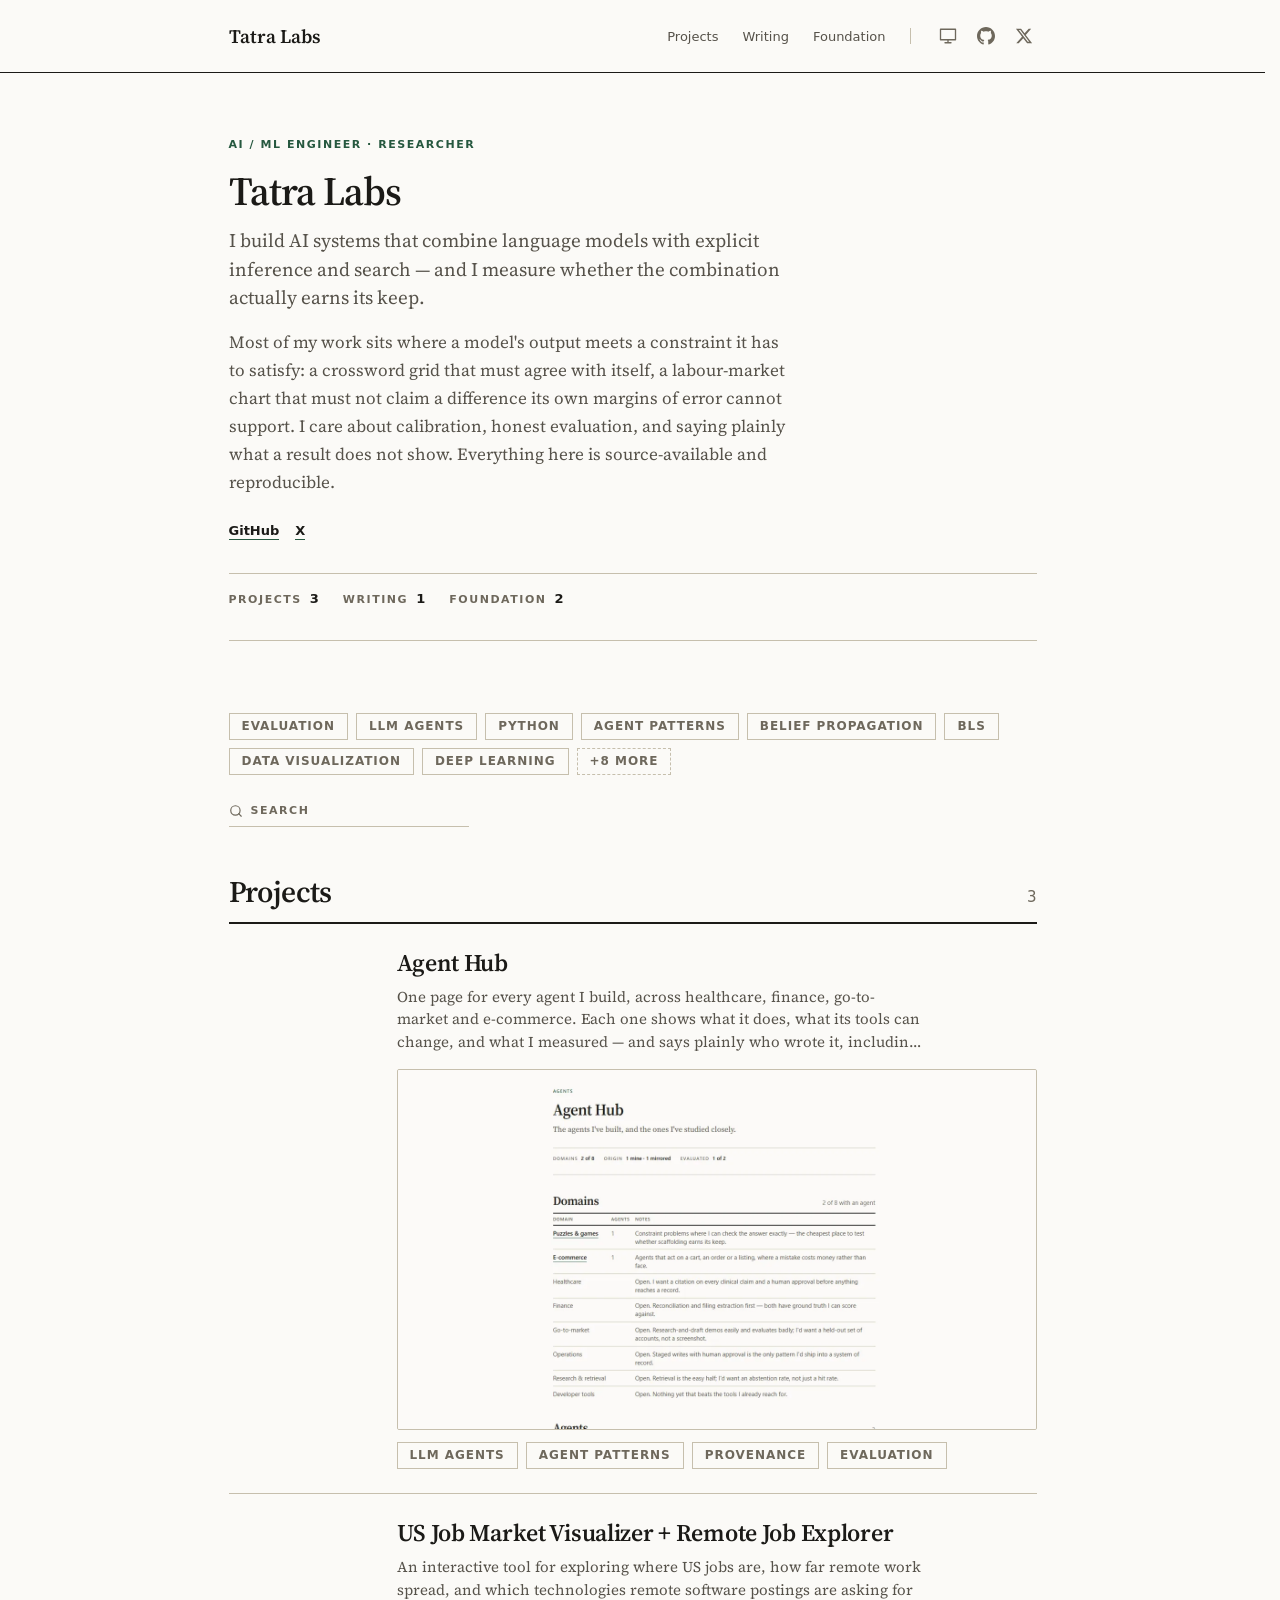
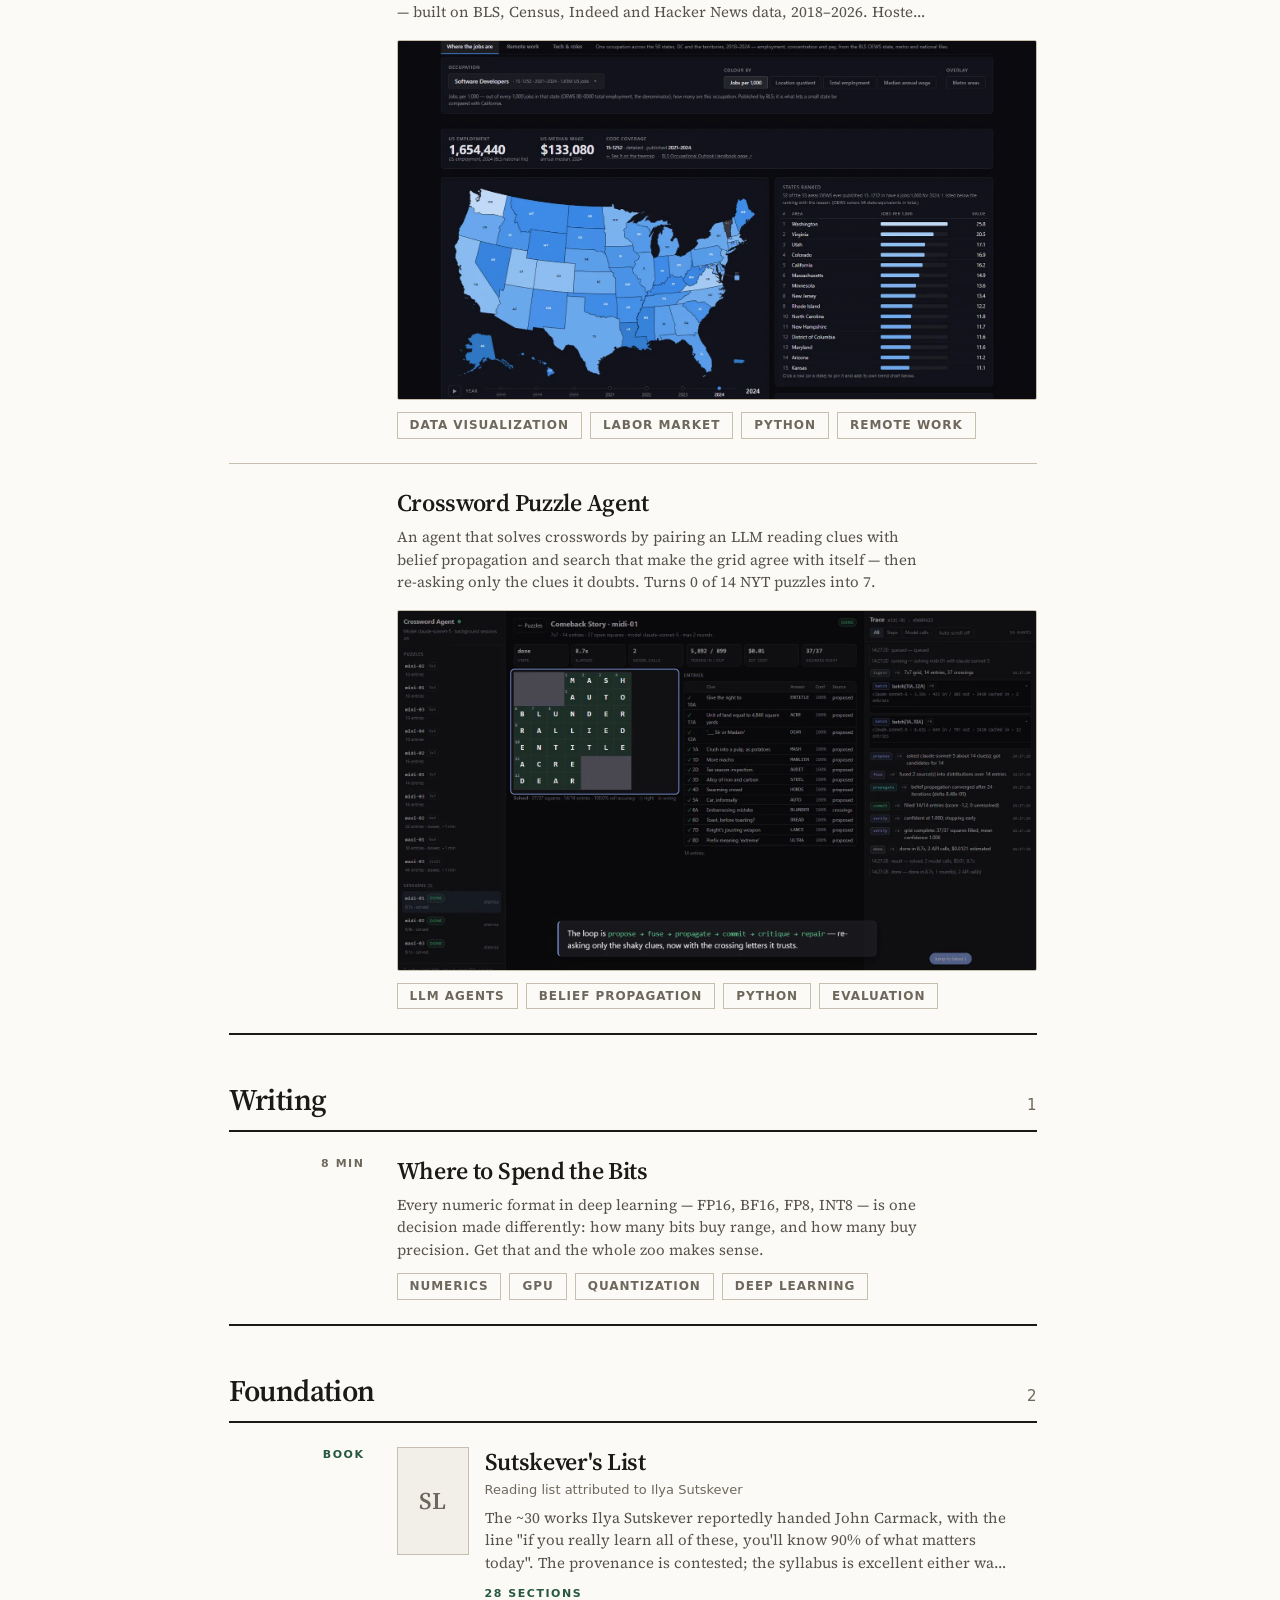
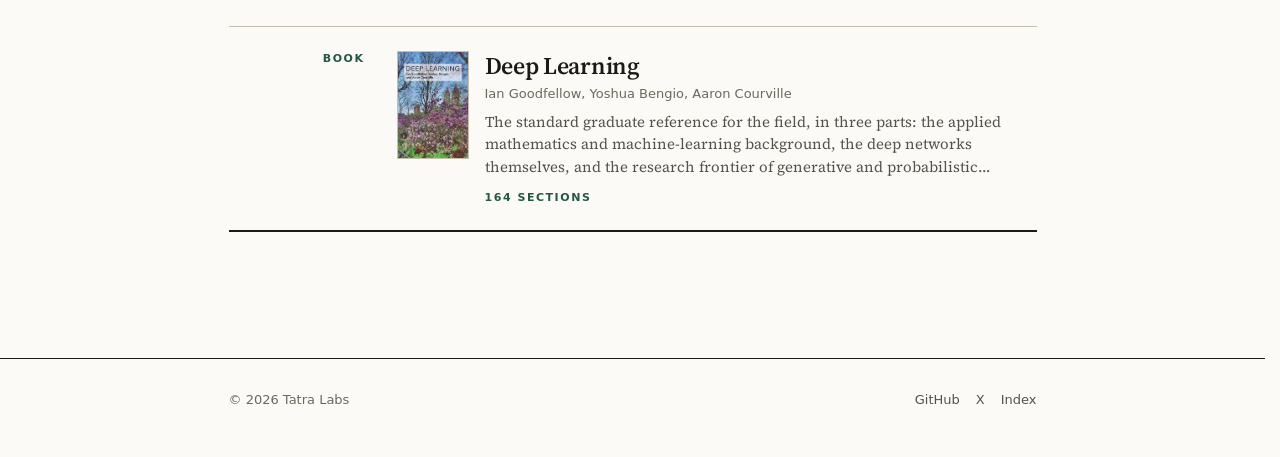
==== commit 28bd653b: "Trim the Agent Hub's copy, link every page title to itself, drop the RAG post The hub explained itse" ====
--- a/index.html
+++ b/index.html
@@ -85,7 +85,8 @@
     <section class="spread identity">
       <div class="u-wide identity-inner">
         <p class="u-label identity-eyebrow">AI / ML Engineer &middot; Researcher</p>
-        <h1 class="identity-name">Tatra Labs</h1>
+        <!-- Links to "/" so it clears the active tab and any tag filter. -->
+        <h1 class="identity-name"><a href="/">Tatra Labs</a></h1>
         <p class="identity-lede">
           I build AI systems that combine language models with explicit inference and search &mdash;
           and I measure whether the combination actually earns its keep.
--- a/css/style.css
+++ b/css/style.css
@@ -6,9 +6,12 @@
       alignment. The single exception is --r-plate (2px) on media frames.
    2. Exactly TWO stroke weights: 1px var(--rule) for separation,
       2px var(--rule-strong) or var(--accent) for emphasis and active state.
-   3. Exactly ONE filled surface on the site: .btn--primary. --accent must
-      never fill a background elsewhere, never colour an input border, never
-      mark a validation state. --accent-quiet is a tint, not a fill.
+   3. Exactly ONE filled component surface: .article-link--primary. Beyond it
+      --accent may appear only as a stroke or as a mark under 6px — today the
+      2px heading bar (.article-content h2::before) and the 5px live dot
+      (.entry-flag::before), and nothing else. --accent must never fill a
+      panel, never colour an input border, never mark a validation state.
+      --accent-quiet is a tint, not a fill.
    4. NO colour literal outside the token block. No hex, no rgba(), no colour
       baked into a data-URI, anywhere else in this file.
 
@@ -55,6 +58,13 @@
 
   --rail:      8.5rem;   /* 136px metadata gutter                           */
   --rail-gap:  2rem;
+
+  /* The masthead is sticky, so everything that positions itself against the
+     top of the viewport has to clear it: the sticky rail and TOC above 56rem,
+     and scroll-margin-top on every anchor target. 4.5rem is .masthead-row's
+     min-height and the 1px is the masthead's own bottom rule — re-measure this
+     if the masthead's contents change. */
+  --masthead-h: calc(4.5rem + 1px);
   --main:      42rem;    /* 672px  list + home                              */
   --toc:      15rem;     /* 240px  reader only                              */
   --pad:       1.5rem;
@@ -75,7 +85,7 @@
     --text-muted:   #A9A190;   /*  6.9:1  AAA                               */
     --text-faint:   #8E8778;   /*  5.0:1  AA                                */
     --rule:         #464038;
-    --rule-strong:  #6B6356;
+    --rule-strong:  #726A5C;  /*  3.3:1  meets 1.4.11 for a UI boundary       */
     --rule-ink:     #EDE7DA;
     --accent:       #8CC0A0;   /* 8.6:1 on --bg  AAA                        */
     --accent-hover: #A8D4B8;
@@ -88,7 +98,7 @@
 :root[data-theme="dark"] {
   --bg: #1A1815;  --surface: #232019;  --sunken: #131210;
   --text: #EDE7DA;  --text-muted: #A9A190;  --text-faint: #8E8778;
-  --rule: #464038;  --rule-strong: #6B6356;  --rule-ink: #EDE7DA;
+  --rule: #464038;  --rule-strong: #726A5C;  --rule-ink: #EDE7DA;
   --accent: #8CC0A0;  --accent-hover: #A8D4B8;  --accent-quiet: #1E2A22;
   --on-accent: #1A1815;  --focus: #7FA6FF;
 }
@@ -105,6 +115,13 @@
 
 @media (max-width: 56rem) {
   :root { --pad: 1.125rem; --rail: 0px; --rail-gap: 0px; }
+}
+
+/* Below 40rem the masthead wraps to two rows. Nothing sticky depends on this
+   value — the rail and the TOC are static by then — but anchor targets still
+   need to clear it. */
+@media (max-width: 40rem) {
+  :root { --masthead-h: 5.625rem; }
 }
 
 /* ---- type scale: 9 steps, no adjacent pair a rounding accident --------- */
@@ -239,7 +256,18 @@
    MASTHEAD
    ============================================================================ */
 
-.masthead { border-bottom: 1px solid var(--rule-ink); }
+/* Sticky: the tabs are the control every visitor uses most, and on a long
+   article or a 164-section book they were a full scroll away. It needs its own
+   background — the page scrolls underneath it, not behind a transparent bar —
+   and a z-index above the stretched .entry-link (1) and .entry-tags (2), but
+   below .skip-link (50), which must still be able to cover it. */
+.masthead {
+  position: sticky;
+  top: 0;
+  z-index: 40;
+  background: var(--bg);
+  border-bottom: 1px solid var(--rule-ink);
+}
 
 .masthead-row {
   display: flex;
@@ -341,6 +369,17 @@
   letter-spacing: var(--ls-display);
 }
 
+/* A page's title links to that page. On a view that carries filter state in
+   the query string — the home tabs and tag chips, the register's domain and
+   pattern filters — that link is how you get back to the unfiltered view;
+   elsewhere it is a stable canonical link to copy. It must not read as a link
+   in prose, so it inherits the ink and moves only on hover, like the
+   wordmark. */
+.identity-name a,
+.article-title a { color: inherit; }
+.identity-name a:hover,
+.article-title a:hover { color: var(--accent); }
+
 .identity-lede {
   margin: var(--s-3) 0 0;
   max-width: var(--measure);
@@ -438,7 +477,10 @@
   padding-bottom: var(--s-1);
   color: var(--text-faint);
 }
-.search-wrap:focus-within { border-bottom: 2px solid var(--accent); padding-bottom: 1px; }
+/* Focus is blue here like everywhere else: --accent on an input border would
+   read as a brand or validation state, which is the confusion the focus token
+   exists to prevent. */
+.search-wrap:focus-within { border-bottom: 2px solid var(--focus); padding-bottom: 1px; }
 .search-wrap svg { flex: none; width: 14px; height: 14px; }
 .search-wrap input {
   flex: 1;
@@ -452,14 +494,19 @@
   padding: var(--s-1) 0;
 }
 .search-wrap input::placeholder { color: var(--text-faint); }
+/* A bare `outline: none` here would win on specificity (0,2,1) against the
+   global :where(...):focus-visible ring (0,1,0) and silently remove the
+   keyboard indicator from the site's only text input. Suppress it for mouse
+   focus only, and restate the ring for keyboard focus. */
 .search-wrap input:focus { outline: none; }
+.search-wrap input:focus-visible { outline: 2px solid var(--focus); outline-offset: 2px; }
 
 /* ============================================================================
    THE REGISTER — one list component for posts, projects and sources.
    Deliberate at 2 entries and at 40.
    ============================================================================ */
 
-.list-section { padding-block: var(--s-7) 0; scroll-margin-top: var(--s-5); }
+.list-section { padding-block: var(--s-7) 0; scroll-margin-top: calc(var(--masthead-h) + var(--s-5)); }
 
 .section-head {
   display: flex;
@@ -519,8 +566,10 @@
   line-height: 1;
   color: var(--text-muted);
 }
-/* Blank when the year repeats: at two 2025 posts the year prints once, and
-   at forty entries the list self-groups by year with no headings added. */
+/* The big serif slot in the rail. It used to hold the year; dates are no
+   longer displayed anywhere, and its one remaining caller is the Agent
+   Register, where it holds the accession number ("001"). Kept collapsible
+   because a rail with nothing in that slot must not reserve its line height. */
 .entry-year:empty { min-height: 0; }
 .entry-meta { font-size: var(--fs-2xs); letter-spacing: var(--ls-label); text-transform: uppercase; font-weight: 600; }
 .entry-kind { color: var(--accent); }
@@ -686,7 +735,7 @@
   grid-row: 2;
   align-self: start;
   position: sticky;
-  top: var(--s-5);
+  top: calc(var(--masthead-h) + var(--s-5));
   text-align: right;
   padding-right: var(--s-4);
   color: var(--text-faint);
@@ -838,6 +887,11 @@
   font-weight: 600;
 }
 
+/* An anchored heading would otherwise land underneath the sticky masthead:
+   a paper's in-page TOC, and the agent sheet's ?agent=…#evaluation links. */
+.article-content :where(h1, h2, h3, h4)[id],
+.article-heading[id] { scroll-margin-top: calc(var(--masthead-h) + var(--s-4)); }
+
 /* Ink links with accent underlines: a paragraph never rainbows, but every
    link is unmistakable. */
 .article-content a {
@@ -964,8 +1018,8 @@
   grid-column: rail;
   align-self: start;
   position: sticky;
-  top: var(--s-5);
-  max-height: calc(100vh - var(--s-8));
+  top: calc(var(--masthead-h) + var(--s-5));
+  max-height: calc(100vh - var(--masthead-h) - var(--s-7));
   overflow-y: auto;
   padding-right: var(--s-4);
   font-size: var(--fs-sm);
@@ -1139,4 +1193,16 @@
   .control-bar { align-items: stretch; flex-direction: column; }
   .search-wrap { width: 100%; }
   .identity { padding-block: var(--s-6) var(--s-5); }
-}
+
+  /* Nav + divider + three icons measured 358px inside a 339px band at 375px,
+     which pushed the document 1px wide. Tighten the gaps and let both groups
+     wrap instead of holding one line. */
+  .masthead-row { gap: var(--s-3); }
+  .masthead-nav {
+    flex-wrap: wrap;
+    gap: var(--s-3);
+    justify-content: flex-start;
+    min-width: 0;
+  }
+  .nav { flex-wrap: wrap; gap: var(--s-4); min-width: 0; }
+}
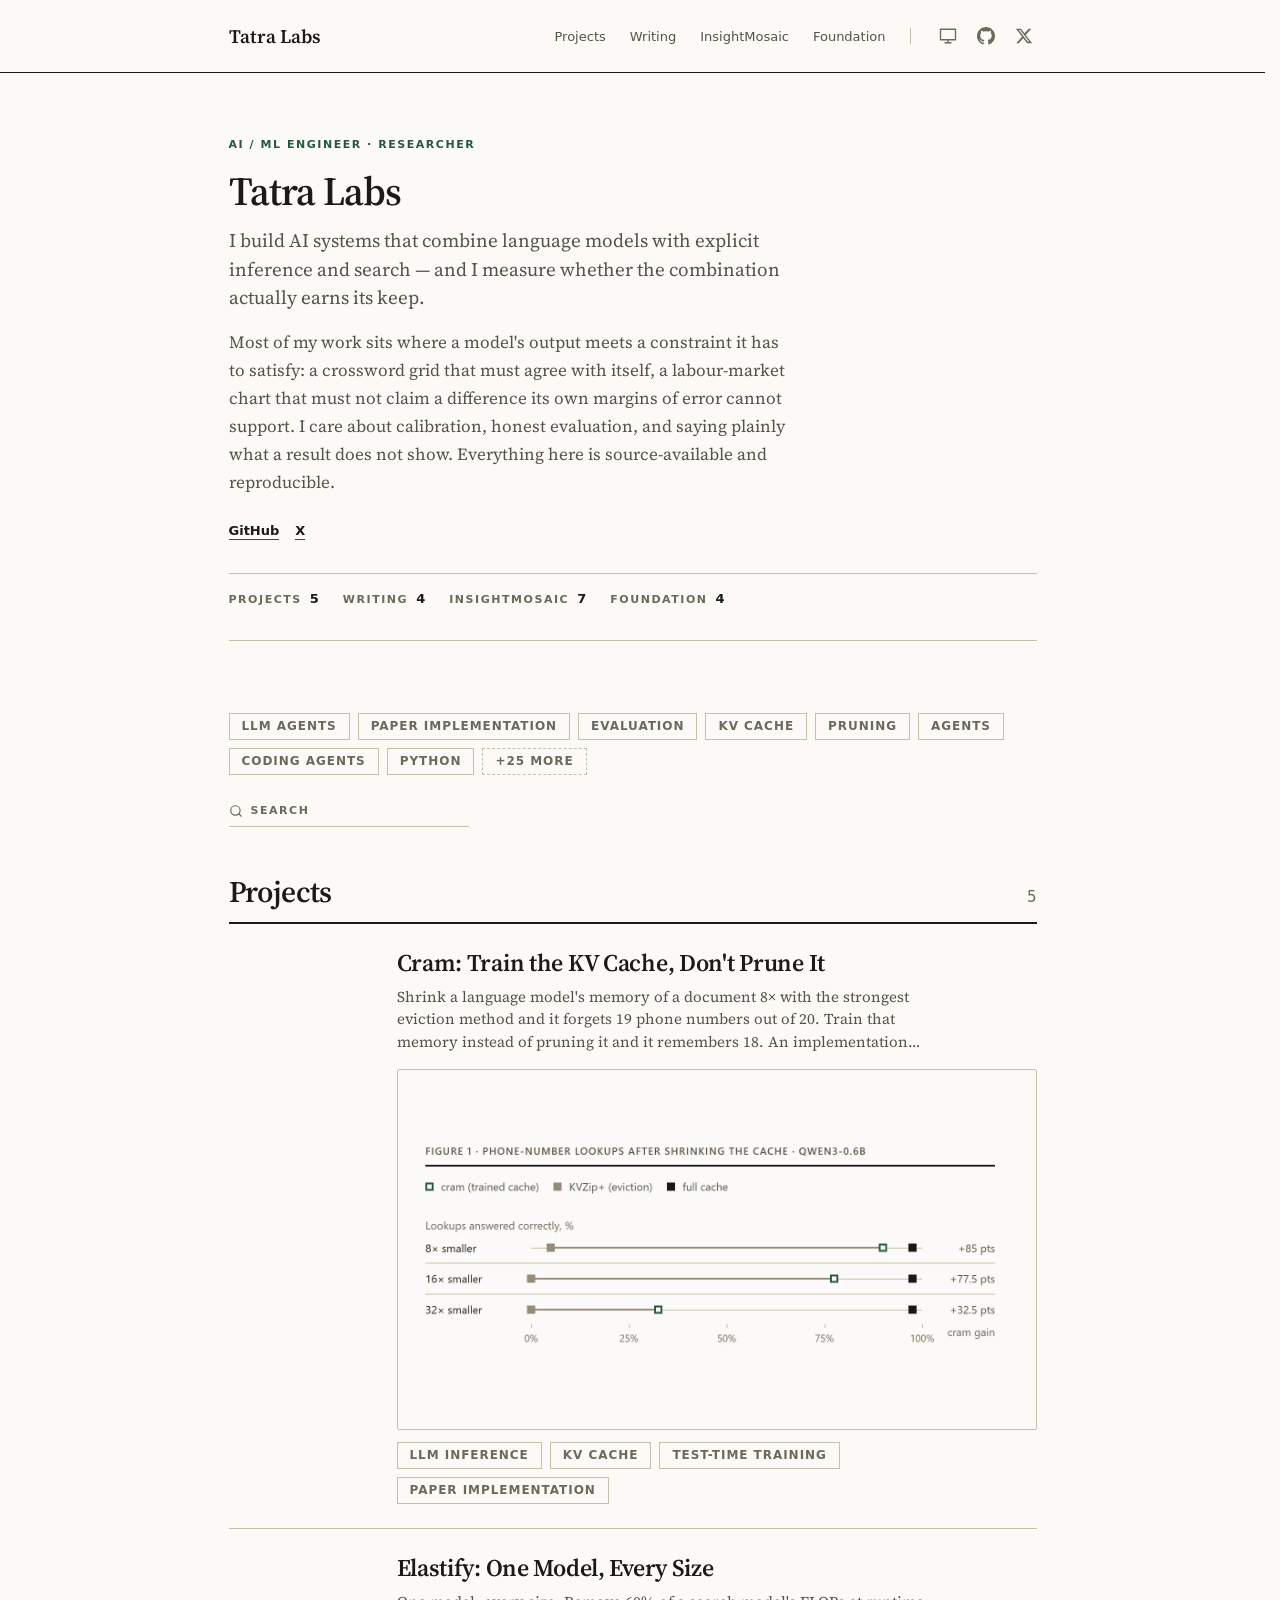
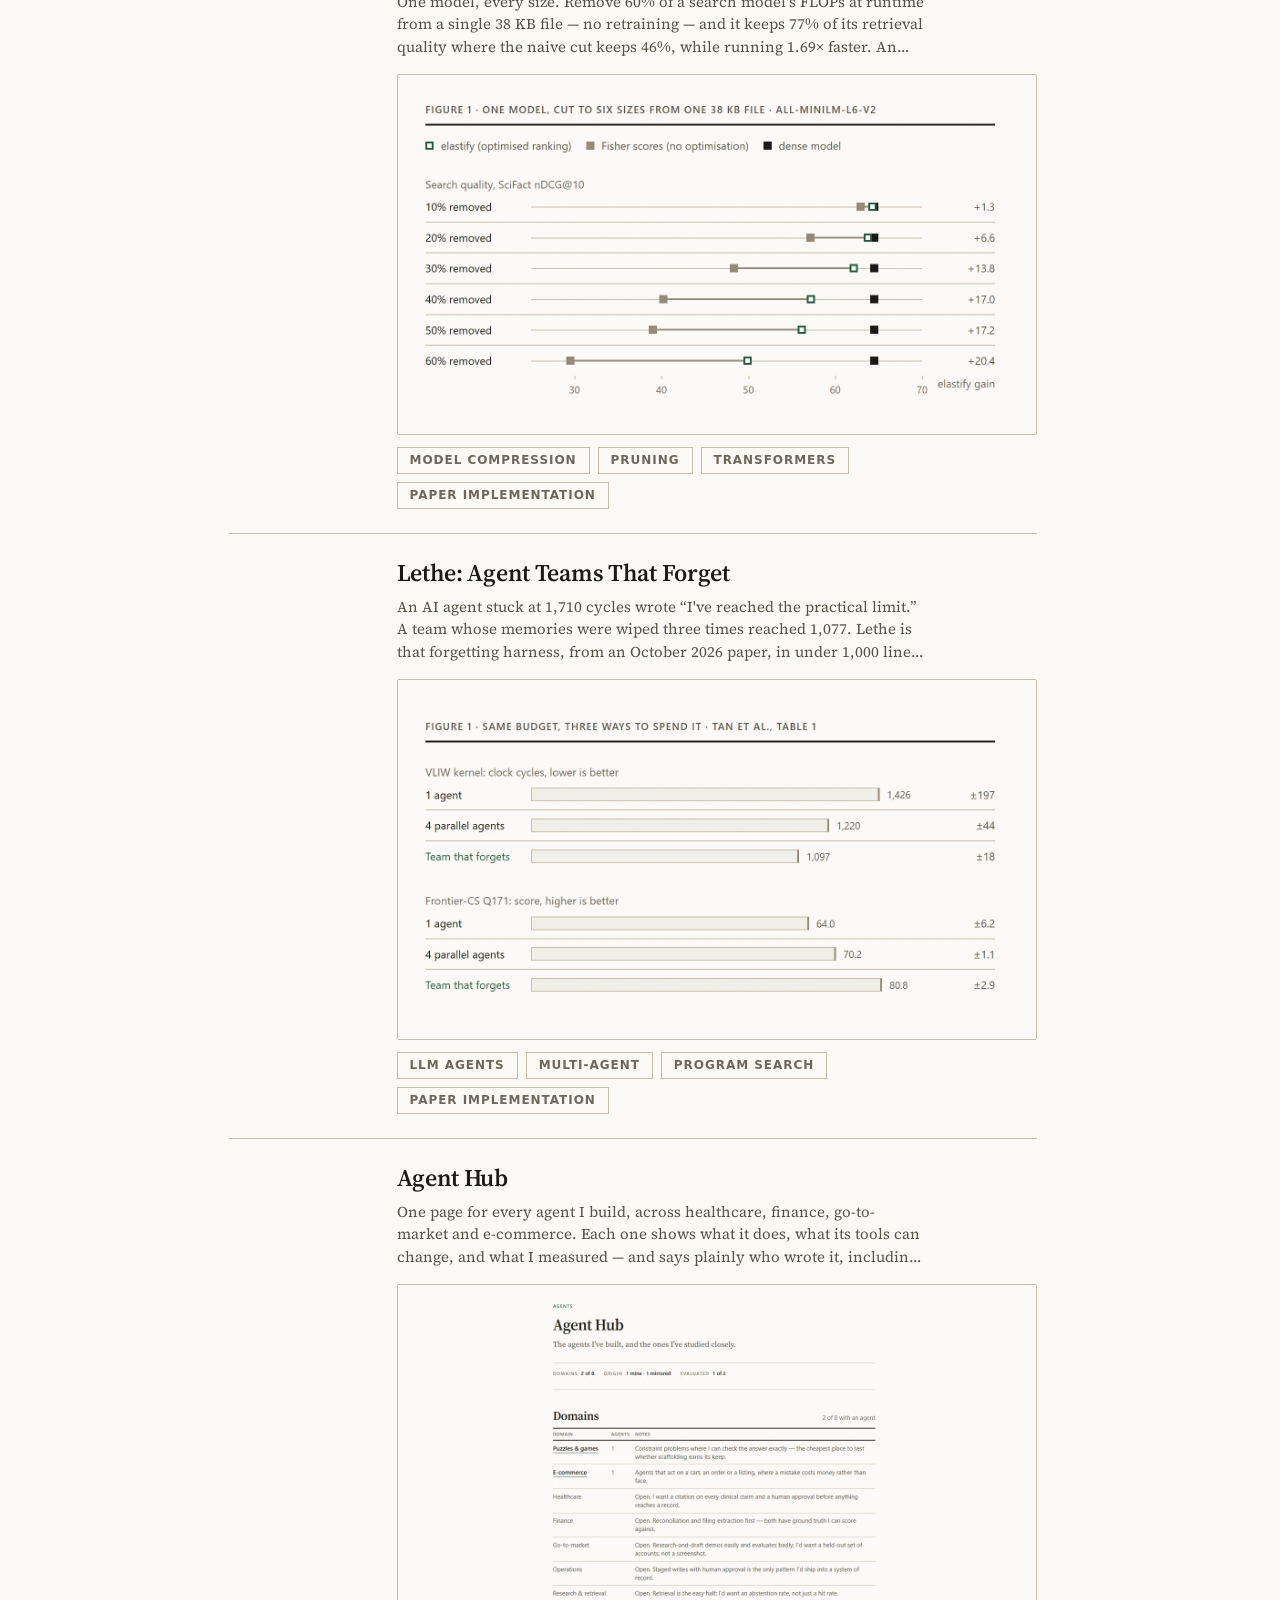
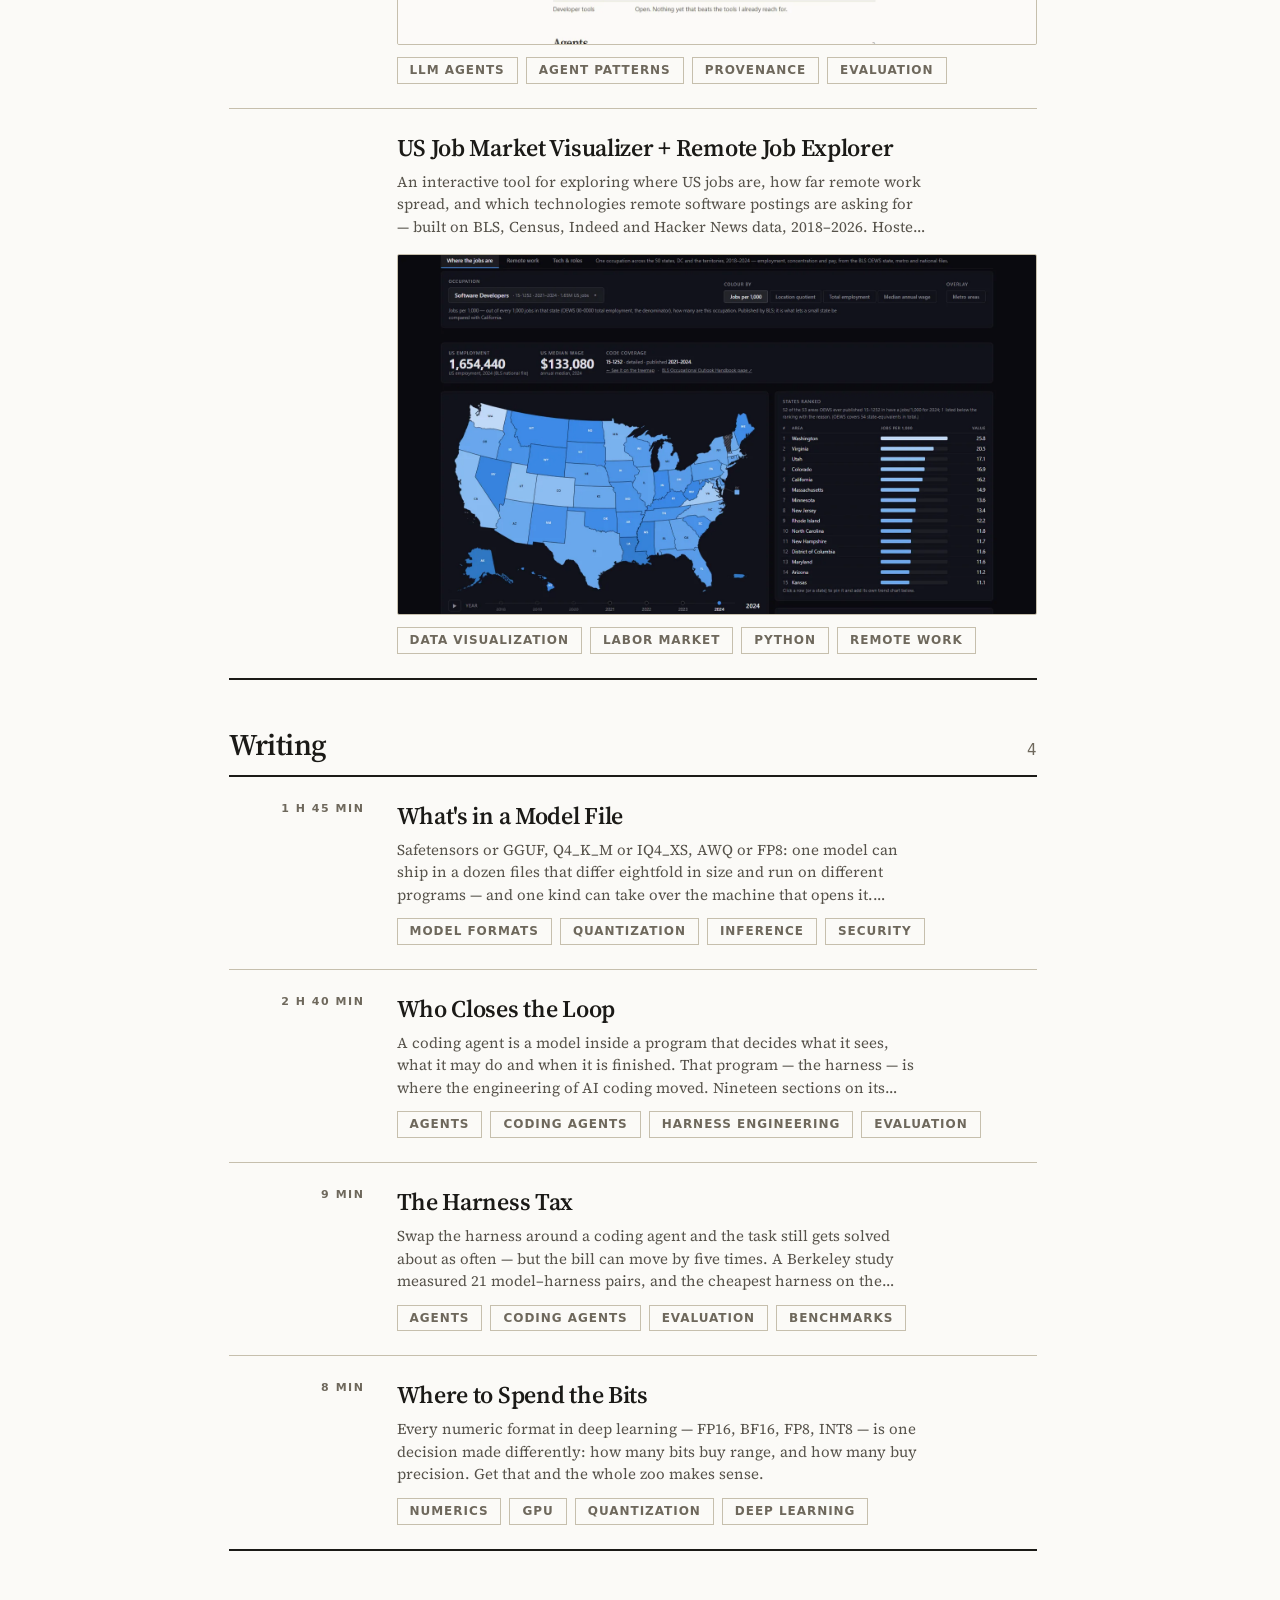
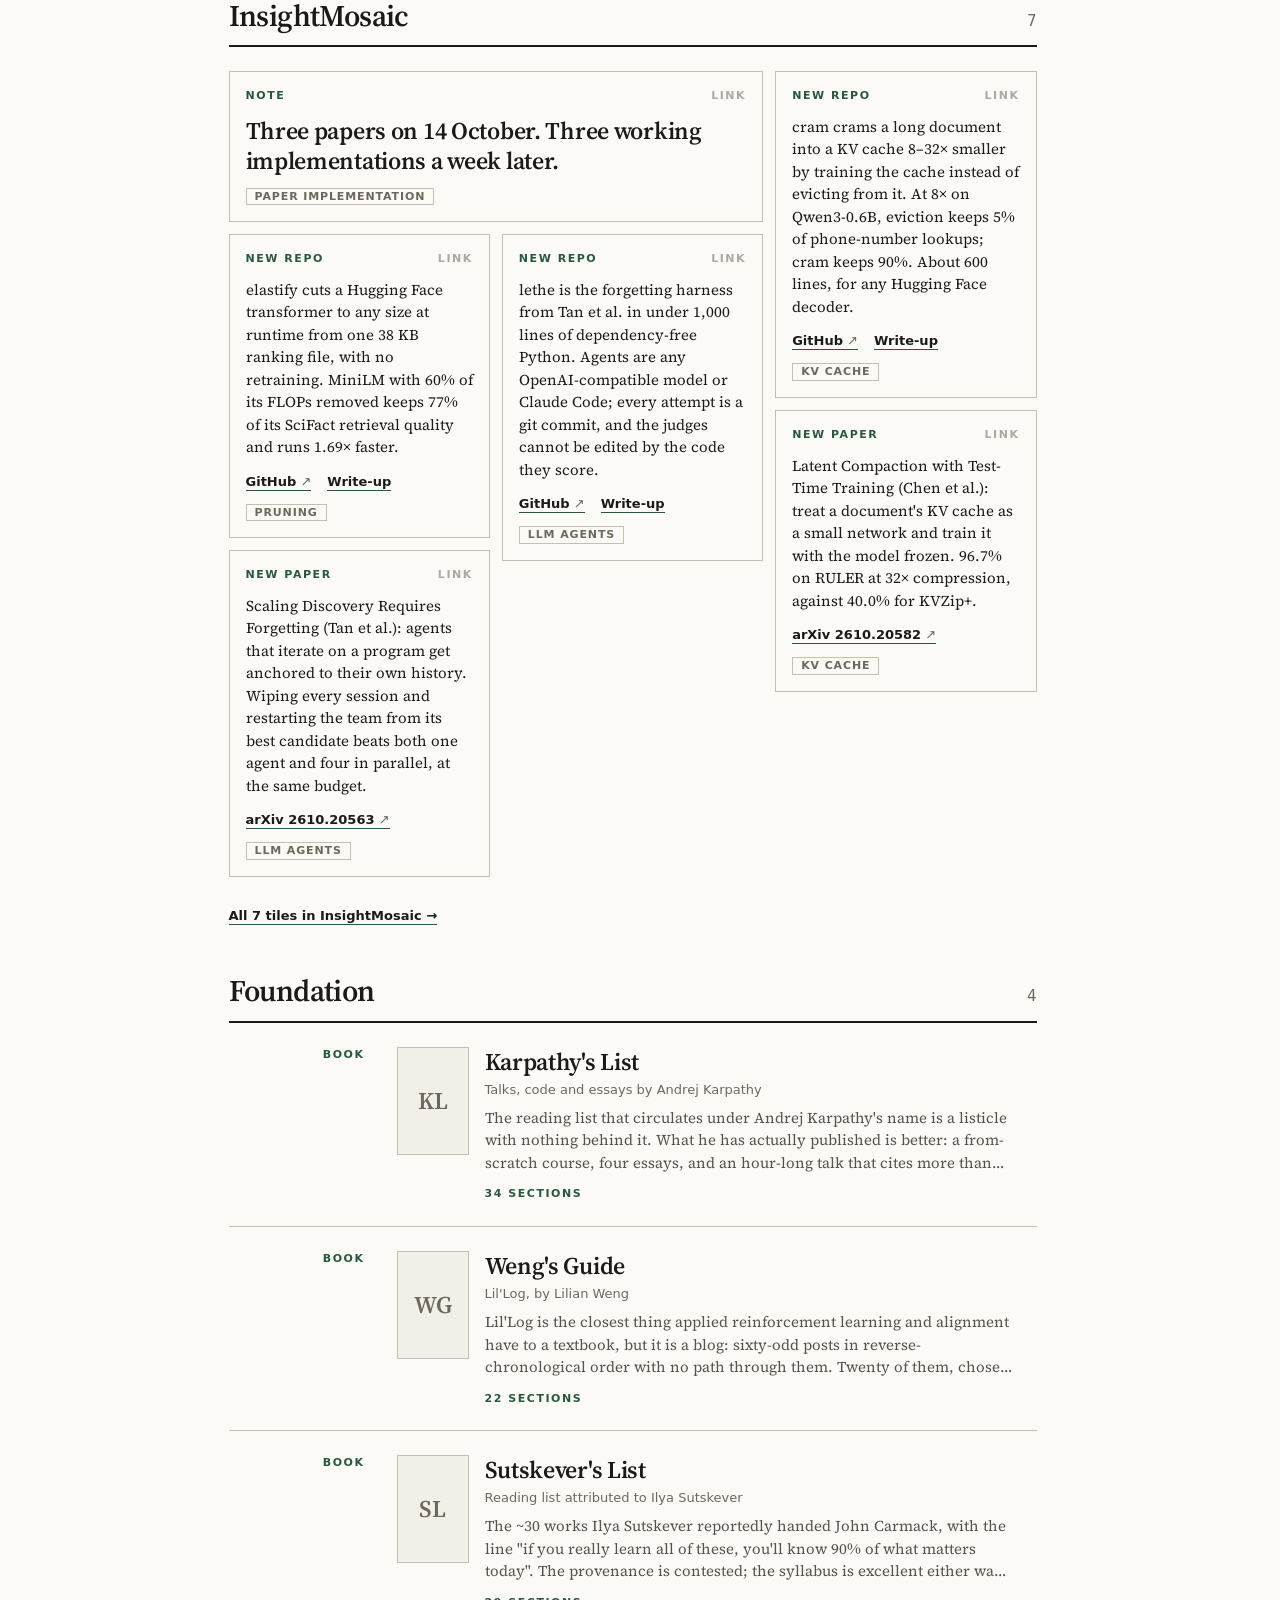
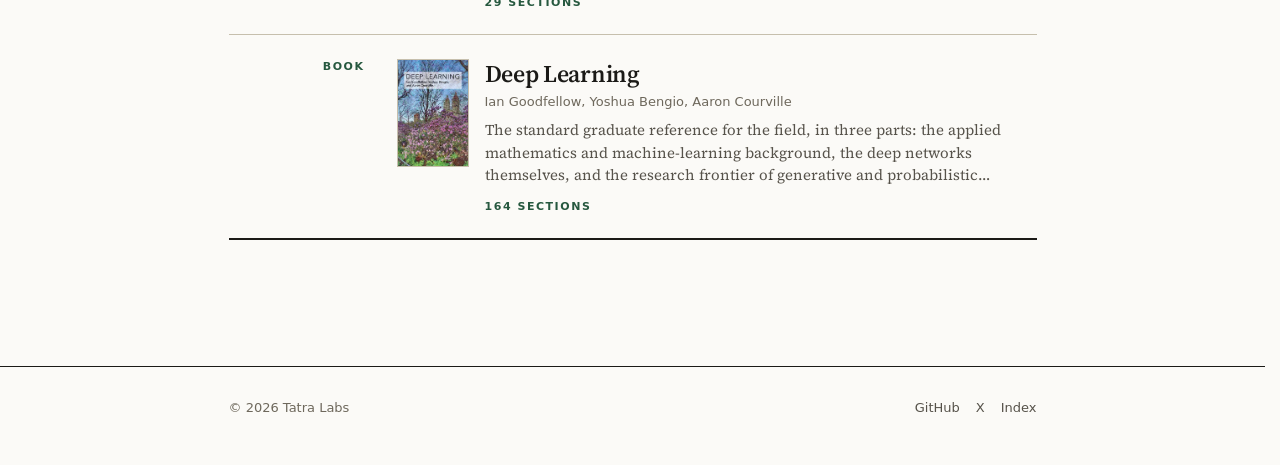
==== commit be6de86b: "Add InsightMosaic: short posts as a masonry of tiles A fourth home section and nav tab. Tiles come f" ====
--- a/index.html
+++ b/index.html
@@ -33,6 +33,7 @@
           <ul class="nav">
             <li><a href="/?tab=projects" data-tab="projects">Projects</a></li>
             <li><a href="/?tab=posts" data-tab="posts">Writing</a></li>
+            <li><a href="/?tab=mosaic" data-tab="mosaic" aria-label="InsightMosaic"><span class="nav-long">Insight</span>Mosaic</a></li>
             <li><a href="/?tab=foundation" data-tab="foundation">Foundation</a></li>
           </ul>
           <span class="masthead-div" aria-hidden="true"></span>
@@ -77,7 +78,7 @@
     <!-- ========================================================================
          IDENTITY BAND — EDIT THIS.
          Everything between here and the closing comment is a DRAFT written
-         from what the repo evidences (the two projects, the RAG post, the
+         from what the repo evidences (the projects, the writing, the
          reading notes). Replace the name, the lede and the bio with your own
          words. No email is published here on purpose — add one to
          .identity-links only if you want it public and scrapeable.
@@ -141,6 +142,19 @@
       <p class="u-wide empty hidden" id="posts-empty">No posts match the current filter.</p>
     </section>
 
+    <!-- InsightMosaic: short posts as tiles. main.js fills #mosaic-list from
+         content/mosaic/index.json and packs it; on the "all" view it shows the
+         latest few and #mosaic-more links to the rest. -->
+    <section class="spread list-section" id="mosaic-section">
+      <div class="u-wide section-head">
+        <h2>InsightMosaic</h2>
+        <span class="section-count" id="mosaic-count"></span>
+      </div>
+      <div class="u-wide mosaic" id="mosaic-list"></div>
+      <p class="u-wide mosaic-more hidden" id="mosaic-more"></p>
+      <p class="u-wide empty hidden" id="mosaic-empty">No tiles match the current filter.</p>
+    </section>
+
     <section class="spread list-section" id="foundation-section">
       <div class="u-wide section-head">
         <h2>Foundation</h2>
@@ -166,9 +180,21 @@
     </div>
   </footer>
 
+  <!-- Appears past one viewport of scroll; js/totop.js owns the threshold.
+       position: fixed, so it is out of flow and does not disturb the body
+       flex column. -->
+  <button type="button" class="to-top" id="to-top" aria-label="Back to top">
+    <svg width="12" height="12" viewBox="0 0 24 24" fill="none" stroke="currentColor"
+      stroke-width="2.4" stroke-linecap="round" stroke-linejoin="round" aria-hidden="true">
+      <path d="M12 19V5M5 12l7-7 7 7" />
+    </svg>
+    <span>Top</span>
+  </button>
+
   <script src="/js/util.js"></script>
   <script src="/js/main.js"></script>
   <script src="/js/theme.js"></script>
+  <script src="/js/totop.js"></script>
 </body>
 
 </html>
--- a/css/style.css
+++ b/css/style.css
@@ -9,7 +9,9 @@
    3. Exactly ONE filled component surface: .article-link--primary. Beyond it
       --accent may appear only as a stroke or as a mark under 6px — today the
       2px heading bar (.article-content h2::before) and the 5px live dot
-      (.entry-flag::before), and nothing else. --accent must never fill a
+      (.entry-flag::before), plus the 2px emphasis strokes of the figures
+      (.fig-*--hi) and of a pinned or linked mosaic tile (.tile--pin,
+      .tile--target), and nothing else. --accent must never fill a
       panel, never colour an input border, never mark a validation state.
       --accent-quiet is a tint, not a fill.
    4. NO colour literal outside the token block. No hex, no rgba(), no colour
@@ -66,7 +68,11 @@
      if the masthead's contents change. */
   --masthead-h: calc(4.5rem + 1px);
   --main:      42rem;    /* 672px  list + home                              */
-  --toc:      15rem;     /* 240px  reader only                              */
+  /* 272px reader only, and it is a sum, not a round number: 225px of title
+     text, 16px of air, the 15px scrollbar gutter the rail now reserves
+     permanently, and 16px more air before the article column. Re-derive it
+     if .foundation-toc's padding or margin changes. */
+  --toc:      17rem;
   --pad:       1.5rem;
   --measure:  min(66ch, 35rem);
   --t: 120ms;
@@ -219,6 +225,45 @@
 }
 .skip-link:focus { top: var(--s-4); }
 
+/* ============================================================================
+   BACK TO TOP — floating chrome, on the .skip-link recipe: a surface, a 1px
+   --rule-strong boundary, no radius and no shadow. Deliberately NOT the
+   conventional filled accent circle: rule 3 gives the site exactly one filled
+   component surface (.article-link--primary) and this is not it.
+   Appears past one viewport of scroll; js/totop.js owns that threshold.
+   ============================================================================ */
+.to-top {
+  position: fixed;
+  right: var(--pad);
+  bottom: var(--pad);
+  z-index: 45;             /* over the page, under .skip-link (50) */
+  display: inline-flex;
+  align-items: center;
+  gap: var(--s-2);
+  padding: var(--s-2) var(--s-3);
+  background: var(--surface);
+  border: 1px solid var(--rule-strong);
+  color: var(--text-muted);
+  font: 600 var(--fs-2xs)/var(--lh-ui) var(--font-sans);
+  letter-spacing: var(--ls-label);
+  text-transform: uppercase;
+  cursor: pointer;
+  opacity: 0;
+  visibility: hidden;      /* keeps it out of the tab order while hidden */
+  /* visibility is deliberately NOT transitioned. Delaying it until an opacity
+     fade finishes makes the hidden state depend on an animation completing —
+     which leaves the button focusable, and visible, anywhere frames are not
+     being produced. It flips instantly; only the fade-in is animated. */
+  transition: opacity var(--t) var(--ease),
+              color var(--t) var(--ease),
+              border-color var(--t) var(--ease);
+}
+.to-top--on { opacity: 1; visibility: visible; }
+.to-top:hover { color: var(--accent); border-color: var(--accent); }
+.to-top svg { flex: none; }
+
+@media print { .to-top { display: none; } }
+
 /* The one uppercase-label recipe: eyebrows, kickers, rail dates, chips. */
 .u-label {
   font-family: var(--font-sans);
@@ -693,6 +738,133 @@
   font-style: italic;
   color: var(--text-faint);
 }
+
+/* ============================================================================
+   INSIGHTMOSAIC — short posts laid as tiles, not rows.
+
+   Each tile is a 1px-ruled box on --bg: no fill, no radius, no shadow, so the
+   mosaic is drawn entirely by its joints. Variety comes from type and span,
+   never from colour: a very short tile sets its text large (.tile--big), a
+   `wide` tile spans two columns, and a pinned tile — or the one a permalink
+   points at — carries the single 2px --accent left stroke.
+
+   Packing is masonry. main.js measures each tile and sets its grid-row span
+   against 1px rows (.mosaic--packed), so tiles keep their natural heights and
+   still read in date order, left to right. Without that class it is a plain
+   grid of top-aligned tiles, which is the honest fallback.
+   ============================================================================ */
+
+.mosaic {
+  display: grid;
+  grid-template-columns: repeat(3, minmax(0, 1fr));
+  grid-auto-flow: row dense;
+  gap: var(--s-3);
+  align-items: start;
+  padding-top: var(--s-5);
+}
+.mosaic--packed { grid-auto-rows: 1px; row-gap: 0; }
+
+@media (max-width: 52rem) { .mosaic { grid-template-columns: repeat(2, minmax(0, 1fr)); } }
+@media (max-width: 34rem) { .mosaic { grid-template-columns: minmax(0, 1fr); } }
+
+.tile {
+  display: flex;
+  flex-direction: column;
+  gap: var(--s-3);
+  min-width: 0;
+  padding: var(--s-4);
+  border: 1px solid var(--rule);
+  background: var(--bg);
+  scroll-margin-top: calc(var(--masthead-h) + var(--s-5));
+}
+.tile:hover { border-color: var(--rule-strong); }
+.tile--wide { grid-column: span 2; }
+@media (max-width: 34rem) { .tile--wide { grid-column: auto; } }
+
+.tile--pin,
+.tile--target { border-left: 2px solid var(--accent); padding-left: calc(var(--s-4) - 1px); }
+
+.tile-head {
+  display: flex;
+  align-items: baseline;
+  justify-content: space-between;
+  gap: var(--s-3);
+}
+.tile-kind { color: var(--accent); }
+.tile-pin  { color: var(--text-faint); margin-left: var(--s-2); }
+
+/* The permalink. Copies the tile's URL; without the clipboard it is simply a
+   link to it. Faint until the tile is hovered or the link is focused. */
+.tile-perma {
+  font: 600 var(--fs-2xs)/var(--lh-ui) var(--font-sans);
+  letter-spacing: var(--ls-label);
+  text-transform: uppercase;
+  color: var(--text-faint);
+  opacity: .55;
+}
+.tile:hover .tile-perma,
+.tile-perma:focus-visible { opacity: 1; }
+.tile-perma:hover { color: var(--accent); }
+
+.tile-title {
+  margin: 0;
+  font-family: var(--font-serif);
+  font-size: var(--fs-lg);
+  font-weight: 600;
+  line-height: var(--lh-snug);
+  letter-spacing: var(--ls-title);
+}
+
+.tile-text {
+  margin: 0;
+  font-family: var(--font-serif);
+  font-size: var(--fs-base);
+  line-height: var(--lh-lede);
+  color: var(--text);
+  overflow-wrap: anywhere;
+}
+.tile--big .tile-text {
+  font-size: var(--fs-xl);
+  font-weight: 600;
+  line-height: var(--lh-snug);
+  letter-spacing: var(--ls-title);
+}
+.tile[data-kind="feeling"] .tile-text { font-style: italic; }
+
+.tile-text a {
+  border-bottom: 1px solid var(--accent);
+}
+.tile-text a:hover { color: var(--accent); }
+
+.tile-links {
+  display: flex;
+  flex-wrap: wrap;
+  gap: var(--s-2) var(--s-4);
+  margin: 0;
+  padding: 0;
+  list-style: none;
+}
+.tile-links a {
+  font-size: var(--fs-sm);
+  font-weight: 600;
+  border-bottom: 1px solid var(--accent);
+  padding-bottom: 1px;
+}
+.tile-links a:hover { color: var(--accent); border-bottom-width: 2px; }
+.tile-ext { font-weight: 400; color: var(--text-faint); }
+
+.tile-tags { display: flex; flex-wrap: wrap; gap: var(--s-1); }
+.tile-tags .chip { font-size: var(--fs-2xs); padding: 0 var(--s-2); }
+
+/* Under the full mosaic on the "all" view, which shows only the latest few. */
+.mosaic-more { margin: var(--s-4) 0 0; }
+.mosaic-more a {
+  font-size: var(--fs-sm);
+  font-weight: 600;
+  border-bottom: 1px solid var(--accent);
+  padding-bottom: 1px;
+}
+.mosaic-more a:hover { color: var(--accent); }
 
 /* ============================================================================
    ARTICLE
@@ -965,6 +1137,7 @@
 .article-content :not(pre) > code {
   font-family: var(--font-mono);
   font-size: .875em;
+  overflow-wrap: anywhere;             /* a long dotted path must not widen a phone page */
   font-variant-ligatures: none;
   background: var(--sunken);
   padding: .1em .3em;
@@ -1004,6 +1177,492 @@
 }
 
 /* ============================================================================
+   FIGURES — charts written into a post's markdown as plain HTML.
+
+   Not SVG and not a chart library. Every label here is real text in the page's
+   own type scale, so a figure reflows at 327px instead of scaling its labels
+   down to six pixels, both palettes come for free, and the whole thing costs
+   zero bytes of JavaScript.
+
+   The only per-datum values in the markup are `left` and `width` percentages.
+   Those carry the data; every colour still comes from the token block, so
+   design law rule 4 holds in the markup as well as in here.
+
+   Marks are SQUARES, because rule 1 allows no radius anywhere — the 5px
+   .entry-flag square is the precedent. A data mark is not a component surface,
+   so rule 3 is kept literally: --accent appears below only as a 2px stroke on
+   the Pi mark, as a 2px emphasis rule, and as label ink. It fills nothing.
+   ============================================================================ */
+
+.article-content .fig {
+  margin-block: var(--s-6);
+  margin-inline: 0;                      /* UA default on <figure> is 40px */
+  max-width: none;                       /* the wide band, as .media-wrap */
+  font-family: var(--font-sans);
+  font-variant-numeric: tabular-nums;
+}
+
+.fig-title {
+  display: block;
+  font: 600 var(--fs-2xs)/var(--lh-ui) var(--font-sans);
+  letter-spacing: var(--ls-label-sm);
+  text-transform: uppercase;
+  color: var(--text-muted);
+  border-bottom: 2px solid var(--rule-ink);
+  padding-bottom: var(--s-2);
+}
+
+.fig-sub {
+  display: block;
+  font-size: var(--fs-xs);
+  line-height: var(--lh-ui);
+  color: var(--text-faint);
+}
+
+.fig-panel { margin-top: var(--s-5); }
+
+.article-content .fig figcaption {
+  margin-top: var(--s-5);
+  padding-top: var(--s-3);
+  border-top: 1px solid var(--rule);
+  max-width: var(--measure);
+  font-size: var(--fs-sm);
+  line-height: var(--lh-ui);
+  color: var(--text-faint);
+}
+
+/* ---- legend ------------------------------------------------------------- */
+.fig-key {
+  display: flex;
+  flex-wrap: wrap;
+  gap: var(--s-2) var(--s-4);
+  margin-top: var(--s-3);
+  font-size: var(--fs-xs);
+  color: var(--text-muted);
+}
+.fig-key > span { display: inline-flex; align-items: center; gap: var(--s-2); }
+
+.fig-m { width: 9px; height: 9px; flex: none; box-sizing: border-box; }
+.fig-m--pi { background: var(--bg); border: 2px solid var(--accent); }
+.fig-m--cx { background: var(--rule-strong); }
+.fig-m--cc { background: var(--text); }
+
+/* ---- a plotted row: name | track | value -------------------------------- */
+.fig-row {
+  display: grid;
+  grid-template-columns: 6.5rem minmax(0, 1fr) 4.25rem;
+  align-items: center;
+  gap: var(--s-3);
+  padding-block: var(--s-2);
+  border-top: 1px solid var(--rule);
+}
+.fig-panel > .fig-sub + .fig-row { border-top: 0; }
+
+.fig-name  { font-size: var(--fs-xs); line-height: var(--lh-ui); color: var(--text); }
+.fig-name--hi { color: var(--accent); }
+.fig-val   { font-size: var(--fs-xs); line-height: var(--lh-ui);
+             color: var(--text-muted); text-align: right; }
+
+.fig-track { position: relative; display: block; height: 14px; }
+
+/* the baseline every mark is read against */
+.fig-track::before {
+  content: "";
+  position: absolute;
+  left: 0; right: 0; top: 50%;
+  border-top: 1px solid var(--rule);
+}
+
+/* min -> max connector, the one 2px emphasis stroke in the row */
+.fig-span {
+  position: absolute;
+  top: 50%; height: 0;
+  margin-top: -1px;
+  border-top: 2px solid var(--rule-strong);
+}
+
+.fig-pt {
+  position: absolute;
+  top: 50%;
+  width: 9px; height: 9px;
+  margin-left: -4.5px; margin-top: -4.5px;
+  box-sizing: border-box;
+}
+.fig-pt--pi { background: var(--bg); border: 2px solid var(--accent); }
+.fig-pt--cx { background: var(--rule-strong); }
+.fig-pt--cc { background: var(--text); }
+
+/* ---- axis --------------------------------------------------------------- */
+.fig-row--scale { border-top: 0; padding-top: 0; align-items: start; }
+.fig-row--scale .fig-track { height: 26px; }   /* room for the tick labels */
+.fig-row--scale .fig-track::before { content: none; }
+.fig-row--scale .fig-val { color: var(--text-faint); }
+
+.fig-tick {
+  position: absolute; top: 0; height: 4px;
+  border-left: 1px solid var(--rule);
+}
+.fig-tlab {
+  position: absolute; top: 6px;
+  transform: translateX(-50%);
+  font-size: var(--fs-2xs);
+  font-style: normal;                    /* these labels are <i> elements */
+  color: var(--text-faint);
+  white-space: nowrap;
+}
+
+/* ---- bar rows ----------------------------------------------------------- */
+.fig-row--bar .fig-track { height: 15px; }
+.fig-row--bar .fig-track::before { content: none; }
+
+.fig-bar {
+  position: absolute;
+  left: 0; top: 0; bottom: 0;
+  background: var(--sunken);
+  border: 1px solid var(--rule);         /* same recipe as a <pre> block */
+  border-right: 2px solid var(--rule-strong);
+}
+.fig-blab {
+  position: absolute; top: 50%;
+  margin: -0.55em 0 0 var(--s-2);
+  font-size: var(--fs-2xs);
+  font-style: normal;
+  line-height: 1.1;
+  color: var(--text-muted);
+  white-space: nowrap;
+}
+
+/* ---- the 6 x 2 outcome grid --------------------------------------------- */
+.fig-grid {
+  display: grid;
+  grid-template-columns: minmax(0, 1.1fr) minmax(0, 1fr) minmax(0, 1fr);
+  gap: 1px;
+  background: var(--rule);
+  border: 1px solid var(--rule);
+  margin-top: var(--s-4);
+}
+.fig-cell {
+  background: var(--bg);
+  padding: var(--s-3);
+  font-size: var(--fs-xs);
+  line-height: var(--lh-ui);
+  color: var(--text-muted);
+}
+.fig-cell b  { display: block; font-weight: 600; color: var(--text); }
+.fig-cell em { font-style: normal; color: var(--text-faint); }
+
+.fig-cell--hd {
+  font: 600 var(--fs-2xs)/var(--lh-ui) var(--font-sans);
+  letter-spacing: var(--ls-label-sm);
+  text-transform: uppercase;
+  color: var(--text-muted);
+}
+.fig-cell--grp {
+  grid-column: 1 / -1;
+  background: var(--sunken);
+  font-size: var(--fs-2xs);
+  letter-spacing: var(--ls-label-sm);
+  text-transform: uppercase;
+  color: var(--text-faint);
+}
+.fig-cell--row { color: var(--text); }
+
+/* the one thing the grid is asking you to count */
+.fig-cell--alt { border-left: 2px solid var(--accent); }
+.fig-cell--alt b { color: var(--accent); }
+
+.fig-note {
+  margin-top: var(--s-4);
+  font-size: var(--fs-xs);
+  line-height: var(--lh-ui);
+  color: var(--text-muted);
+}
+.fig-note b { color: var(--text); font-weight: 600; }
+
+/* Below the rail breakpoint the name column can no longer hold a model name
+   beside a track, so each row becomes two lines: name over track+value. */
+@media (max-width: 34rem) {
+  .fig-row {
+    grid-template-columns: minmax(0, 1fr) 4.25rem;
+    column-gap: var(--s-3);
+    row-gap: var(--s-1);
+  }
+  .fig-row > .fig-name { grid-column: 1 / -1; }
+  .fig-row--scale > span:first-child { display: none; }
+  .fig-grid { grid-template-columns: minmax(0, 1fr) minmax(0, 1fr); }
+  .fig-grid > .fig-cell--hd:first-child { display: none; }
+  .fig-cell--row { grid-column: 1 / -1; background: var(--surface); }
+}
+
+/* ---- diagrams: steps, stacks, timelines, wide matrices ------------------
+   Structure figures for the chaptered essays, in the same vocabulary as the
+   charts above: every box is a 1px rule, the one element a figure wants you
+   to find carries a 2px --accent left stroke (the .fig-cell--alt recipe), and
+   nothing is filled except --sunken group rows. Arrows are real text in the
+   markup, so a sequence wraps with its steps on a phone instead of shrinking. */
+
+.fig-steps {
+  display: flex;
+  flex-wrap: wrap;
+  align-items: stretch;
+  gap: var(--s-2);
+  margin-top: var(--s-4);
+}
+.fig-steps--v { flex-direction: column; flex-wrap: nowrap; }
+.fig-step {
+  flex: 1 1 7.5rem;
+  min-width: 0;
+  border: 1px solid var(--rule-strong);
+  padding: var(--s-2) var(--s-3);
+  font-size: var(--fs-xs);
+  line-height: var(--lh-ui);
+  color: var(--text-muted);
+}
+.fig-steps--v > .fig-step { flex: none; }
+.fig-step b  { display: block; font-weight: 600; color: var(--text); }
+.fig-step em { display: block; font-style: normal; color: var(--text-faint); }
+.fig-step--hi { border-left: 2px solid var(--accent); }
+.fig-step--hi b { color: var(--accent); }
+.fig-arr {
+  flex: none;
+  align-self: center;
+  font-style: normal;
+  font-size: var(--fs-sm);
+  line-height: 1;
+  color: var(--text-faint);
+}
+.fig-steps--v > .fig-arr { align-self: flex-start; padding-left: var(--s-4); }
+
+/* A labelled stack of layers: name | contents. */
+.fig-stack { margin-top: var(--s-4); border-top: 1px solid var(--rule); }
+.fig-layer {
+  display: grid;
+  grid-template-columns: 8.5rem minmax(0, 1fr);
+  gap: var(--s-3);
+  align-items: baseline;
+  padding: var(--s-3) 0;
+  border-bottom: 1px solid var(--rule);
+  font-size: var(--fs-xs);
+  line-height: var(--lh-ui);
+  color: var(--text-muted);
+}
+.fig-layer > b {
+  font: 600 var(--fs-2xs)/var(--lh-ui) var(--font-sans);
+  letter-spacing: var(--ls-label-sm);
+  text-transform: uppercase;
+  color: var(--text);
+}
+.fig-layer--hi { border-left: 2px solid var(--accent); padding-left: var(--s-3); }
+.fig-layer--hi > b { color: var(--accent); }
+.fig-tags { display: flex; flex-wrap: wrap; gap: var(--s-1) var(--s-2); }
+.fig-tag {
+  font-style: normal;
+  font-size: var(--fs-2xs);
+  line-height: var(--lh-ui);
+  padding: 0 var(--s-2);
+  border: 1px solid var(--rule);
+  color: var(--text-muted);
+  white-space: nowrap;
+}
+
+/* A dated sequence: when | what. */
+.fig-tl { margin-top: var(--s-4); }
+.fig-tl-row {
+  display: grid;
+  grid-template-columns: 5.5rem minmax(0, 1fr);
+  gap: var(--s-3);
+  padding-block: var(--s-2);
+  border-top: 1px solid var(--rule);
+  font-size: var(--fs-xs);
+  line-height: var(--lh-ui);
+  color: var(--text-muted);
+}
+.fig-tl-row > i { font-style: normal; color: var(--text-faint); }
+.fig-tl-row b  { font-weight: 600; color: var(--text); }
+.fig-tl-row em { font-style: normal; color: var(--text-faint); }
+.fig-tl-row--hi > i { color: var(--accent); font-weight: 600; }
+.fig-tl-era {
+  display: block;
+  margin-top: var(--s-4);
+  padding: var(--s-1) var(--s-3);
+  background: var(--sunken);
+  font: 600 var(--fs-2xs)/var(--lh-ui) var(--font-sans);
+  letter-spacing: var(--ls-label-sm);
+  text-transform: uppercase;
+  color: var(--text-faint);
+}
+
+/* A matrix too wide for the phone column scrolls sideways inside its own
+   box rather than being refolded: the comparison IS the row. --cols is set
+   inline and is a count, not a colour, so rule 4 holds. */
+.fig-scroll { overflow-x: auto; margin-top: var(--s-4); }
+.fig-scroll > .fig-grid { margin-top: 0; }
+.fig-grid--wide {
+  grid-template-columns: minmax(7.5rem, 1.1fr) repeat(var(--cols, 4), minmax(7rem, 1fr));
+  min-width: calc(7.5rem + var(--cols, 4) * 7rem);
+}
+
+@media (max-width: 34rem) {
+  .fig-layer { grid-template-columns: minmax(0, 1fr); row-gap: var(--s-1); }
+  .fig-tl-row { grid-template-columns: 4rem minmax(0, 1fr); }
+  .fig-grid.fig-grid--wide {
+    grid-template-columns: minmax(7.5rem, 1.1fr) repeat(var(--cols, 4), minmax(7rem, 1fr));
+  }
+  .fig-grid--wide > .fig-cell--hd:first-child { display: block; }
+  .fig-grid--wide > .fig-cell--row { grid-column: auto; background: var(--bg); }
+  .fig-grid--wide > .fig-cell--grp { grid-column: 1 / -1; }
+}
+
+/* A file's byte layout, left to right: one ruled cell per region, its
+   flex weight (--w, a number) roughly its share. Header regions are the
+   recessed ones. On a phone the regions stack, one per line. */
+.fig-bytes { display: flex; margin-top: var(--s-4); border: 1px solid var(--rule-strong); }
+.fig-byte {
+  flex: var(--w, 1) 1 0;
+  min-width: 6rem;
+  padding: var(--s-2) var(--s-3);
+  border-left: 1px solid var(--rule);
+  font-size: var(--fs-2xs);
+  line-height: var(--lh-ui);
+  color: var(--text-muted);
+  overflow-wrap: anywhere;
+}
+.fig-byte:first-child { border-left: 0; }
+.fig-byte b { display: block; font-size: var(--fs-xs); font-weight: 600; color: var(--text); }
+.fig-byte--hd { background: var(--sunken); }
+.fig-byte--hi { border-top: 2px solid var(--accent); }
+@media (max-width: 34rem) {
+  .fig-bytes { flex-direction: column; }
+  .fig-byte { border-left: 0; border-top: 1px solid var(--rule); }
+  .fig-byte:first-child { border-top: 0; }
+  .fig-byte--hi { border-top: 2px solid var(--accent); }
+}
+
+/* ---- playground: interactive figures mounted by js/widgets/ -------------
+   Same vocabulary as the figures, plus controls. Inputs take the search
+   field's recipe (a bottom rule, blue on focus, never --accent); choices are
+   the existing .chip toggle; a button is a 1px --rule-strong box, because
+   rule 3 leaves .article-link--primary the only filled surface. Data marks
+   are told apart by fill *value* — --sunken < --rule < --rule-strong <
+   --text-faint < --text — never by hue. */
+
+.pg { margin-top: var(--s-4); font-size: var(--fs-xs); line-height: var(--lh-ui); color: var(--text-muted); }
+.pg > * + * { margin-top: var(--s-4); }
+.pg-row { display: flex; flex-wrap: wrap; align-items: flex-end; gap: var(--s-3) var(--s-4); }
+.pg-field { display: flex; flex-direction: column; gap: var(--s-1); min-width: 0; }
+.pg-field--grow { flex: 1 1 14rem; }
+.pg-lab {
+  font: 600 var(--fs-2xs)/var(--lh-ui) var(--font-sans);
+  letter-spacing: var(--ls-label-sm);
+  text-transform: uppercase;
+  color: var(--text-faint);
+}
+.pg-input, .pg-select {
+  font: 400 var(--fs-sm)/var(--lh-ui) var(--font-mono);
+  color: var(--text);
+  background: none;
+  border: 0;
+  border-bottom: 1px solid var(--rule-strong);
+  border-radius: 0;
+  padding: var(--s-1) 0;
+  min-width: 0;
+  width: 100%;
+}
+.pg-select { font-family: var(--font-sans); padding-right: var(--s-2); cursor: pointer; }
+.pg-select option { background: var(--surface); color: var(--text); }
+.pg-input:focus, .pg-select:focus { outline: none; border-bottom: 2px solid var(--focus); padding-bottom: calc(var(--s-1) - 1px); }
+.pg-input--num { width: 6.5rem; }
+.pg-range { width: 100%; accent-color: var(--text-muted); }
+.pg-btn {
+  font: 600 var(--fs-2xs)/var(--lh-ui) var(--font-sans);
+  letter-spacing: var(--ls-label-sm);
+  text-transform: uppercase;
+  color: var(--text);
+  background: none;
+  border: 1px solid var(--rule-strong);
+  border-radius: 0;
+  padding: var(--s-1) var(--s-3);
+  cursor: pointer;
+}
+.pg-btn:hover { border-color: var(--text); }
+.pg .chips .chip { font-size: var(--fs-2xs); padding: 2px var(--s-2); }
+.pg-note { color: var(--text-faint); }
+.pg-note b, .pg-stat b { color: var(--text); font-weight: 600; }
+.pg-err { color: var(--text); border-left: 2px solid var(--rule-strong); padding-left: var(--s-3); }
+.pg-mono { font-family: var(--font-mono); font-size: var(--fs-xs); word-break: break-all; }
+.pg-pre {
+  font: 400 var(--fs-xs)/1.55 var(--font-mono);
+  background: var(--sunken);
+  border: 1px solid var(--rule);
+  border-left: 2px solid var(--rule-strong);
+  padding: var(--s-3) var(--s-4);
+  margin: 0;
+  max-height: 16rem;
+  overflow: auto;
+  white-space: pre-wrap;
+  word-break: break-word;
+  color: var(--text);
+}
+.pg-stats { display: grid; grid-template-columns: repeat(auto-fit, minmax(8.5rem, 1fr)); gap: 1px; background: var(--rule); border: 1px solid var(--rule); }
+.pg-stat { background: var(--bg); padding: var(--s-2) var(--s-3); }
+.pg-stat b { display: block; font-size: var(--fs-base); font-variant-numeric: tabular-nums; }
+.pg-stat--hi { border-left: 2px solid var(--accent); }
+.pg-stat--hi b { color: var(--accent); }
+.pg table { font-size: var(--fs-xs); }
+.pg td, .pg th { padding-top: .35rem; padding-bottom: .35rem; vertical-align: top; }
+
+/* the quantizer: 32 columns; a bar is the true weight, a square the stored one */
+.pg-q { position: relative; height: 12rem; border-top: 1px solid var(--rule); border-bottom: 1px solid var(--rule); overflow: hidden; }
+.pg-q-zero { position: absolute; left: 0; right: 0; top: 50%; border-top: 1px solid var(--rule-strong); }
+.pg-q-lvl { position: absolute; height: 0; border-top: 1px dashed var(--rule); }
+.pg-q-blk { position: absolute; top: 0; bottom: 0; border-left: 1px solid var(--rule-strong); }
+.pg-q-bar { position: absolute; background: var(--rule); border: 1px solid var(--rule-strong); box-sizing: border-box; }
+.pg-q-pt { position: absolute; width: 7px; height: 7px; margin: -3.5px 0 0 -3.5px; background: var(--bg); border: 2px solid var(--accent); box-sizing: border-box; }
+.pg-q-clip { position: absolute; top: 2px; transform: translateX(-50%); font-size: var(--fs-2xs); color: var(--text); white-space: nowrap; }
+.pg-bytes { display: flex; border: 1px solid var(--rule-strong); }
+.pg-byte { min-width: 0; padding: var(--s-1) var(--s-2); border-left: 1px solid var(--rule); overflow: hidden; white-space: nowrap; text-overflow: ellipsis; font-size: var(--fs-2xs); color: var(--text-muted); }
+.pg-byte:first-child { border-left: 0; }
+.pg-byte--scale { background: var(--sunken); color: var(--text); min-width: 6.5rem; }
+
+/* the name decoder: one ruled box per token, its kind underneath */
+.pg-toks { display: flex; flex-wrap: wrap; gap: var(--s-2); }
+.pg-tok { display: flex; flex-direction: column; border: 1px solid var(--rule-strong); padding: var(--s-1) var(--s-2); min-width: 0; }
+.pg-tok code { font: 600 var(--fs-sm)/var(--lh-ui) var(--font-mono); color: var(--text); background: none; padding: 0; word-break: break-all; }
+.pg-tok i { font-style: normal; font-size: var(--fs-2xs); letter-spacing: var(--ls-label-sm); text-transform: uppercase; color: var(--text-faint); }
+.pg-tok--hi { border-left: 2px solid var(--accent); }
+.pg-tok--hi i { color: var(--accent); }
+.pg-tok--unk { border-style: dashed; }
+
+/* the memory bar: stacked segments against a device's capacity */
+.pg-mem { position: relative; height: 1.75rem; border: 1px solid var(--rule); background: var(--bg); }
+.pg-mem-seg { position: absolute; top: 0; bottom: 0; border-right: 1px solid var(--bg); }
+.pg-mem-seg--w { background: var(--text-muted); }
+.pg-mem-seg--kv { background: var(--rule-strong); }
+.pg-mem-seg--x { background: var(--sunken); border: 1px dashed var(--rule-strong); }
+.pg-mem-cap { position: absolute; top: -.35rem; bottom: -.35rem; border-left: 2px solid var(--accent); }
+.pg-mem-key { display: flex; flex-wrap: wrap; gap: var(--s-2) var(--s-4); }
+.pg-mem-key span { display: inline-flex; align-items: center; gap: var(--s-2); }
+.pg-mem-key i { width: 9px; height: 9px; display: inline-block; }
+
+/* a heat grid: rows of cells whose fill value encodes bits */
+.pg-heat { display: grid; gap: 1px; background: var(--rule); border: 1px solid var(--rule); overflow-x: auto; }
+.pg-heat > span { background: var(--bg); min-height: 1.1rem; font-size: 9px; line-height: 1.1rem; text-align: center; color: var(--text-faint); overflow: hidden; white-space: nowrap; }
+.pg-heat > .pg-heat-lab { text-align: left; padding: 0 var(--s-2); font-size: var(--fs-2xs); color: var(--text-muted); }
+.pg-heat > .pg-h0 { background: var(--sunken); }
+.pg-heat > .pg-h1 { background: var(--rule); color: var(--text); }
+.pg-heat > .pg-h2 { background: var(--rule-strong); color: var(--bg); }
+.pg-heat > .pg-h3 { background: var(--text-faint); color: var(--bg); }
+.pg-heat > .pg-h4 { background: var(--text); color: var(--bg); }
+.pg-drop { border: 1px dashed var(--rule-strong); padding: var(--s-4); text-align: center; color: var(--text-faint); }
+.pg-drop--over { border: 2px solid var(--rule-ink); padding: calc(var(--s-4) - 1px); }
+.pg-hist .fig-row { grid-template-columns: 5rem minmax(0, 1fr) 7.5rem; }
+
+@media (max-width: 34rem) {
+  .pg-q { height: 10rem; }
+  .pg-hist .fig-row { grid-template-columns: minmax(0, 1fr) 7.5rem; }
+}
+
+/* ============================================================================
    READER — TOC beside the chapter
    ============================================================================ */
 
@@ -1021,7 +1680,17 @@
   top: calc(var(--masthead-h) + var(--s-5));
   max-height: calc(100vh - var(--masthead-h) - var(--s-7));
   overflow-y: auto;
+  /* The rail is the page's second scroll container, and html already
+     reserves its gutter for the same reason: without this the column
+     silently lost 15px the moment enough chapters were open to overflow,
+     and every title rewrapped. Inert on the phone layout below, which
+     sets overflow: visible. */
+  scrollbar-gutter: stable;
+  /* .spread gives rail and main no gap, so this pair is the whole gutter
+     and the scrollbar sits between them: padding holds the titles off it,
+     margin holds it off the article, which it otherwise touched. */
   padding-right: var(--s-4);
+  margin-right: var(--s-4);
   font-size: var(--fs-sm);
 }
 
@@ -1181,6 +1850,7 @@
     max-height: none;
     overflow: visible;
     padding-right: 0;
+    margin-right: 0;
     margin-bottom: var(--s-5);
     border-bottom: 1px solid var(--rule);
     padding-bottom: var(--s-4);
@@ -1205,4 +1875,19 @@
     min-width: 0;
   }
   .nav { flex-wrap: wrap; gap: var(--s-4); min-width: 0; }
-}
+
+  /* Four tabs and three icons need 369px and the band is 339px, so on a
+     phone the icons move up beside the wordmark and the tabs take the second
+     row alone. Still two rows, so --masthead-h above holds. */
+  .masthead-nav { display: contents; }
+  .masthead-div { display: none; }
+  .header-links { order: 1; margin-left: auto; }
+  .nav { order: 2; flex-basis: 100%; }
+}
+
+/* Below 352px even a row of its own cannot hold "InsightMosaic" beside three
+   other tabs; it shortens to "Mosaic". The section heading and the link's
+   aria-label keep the full name. */
+@media (max-width: 22rem) {
+  .nav-long { display: none; }
+}
